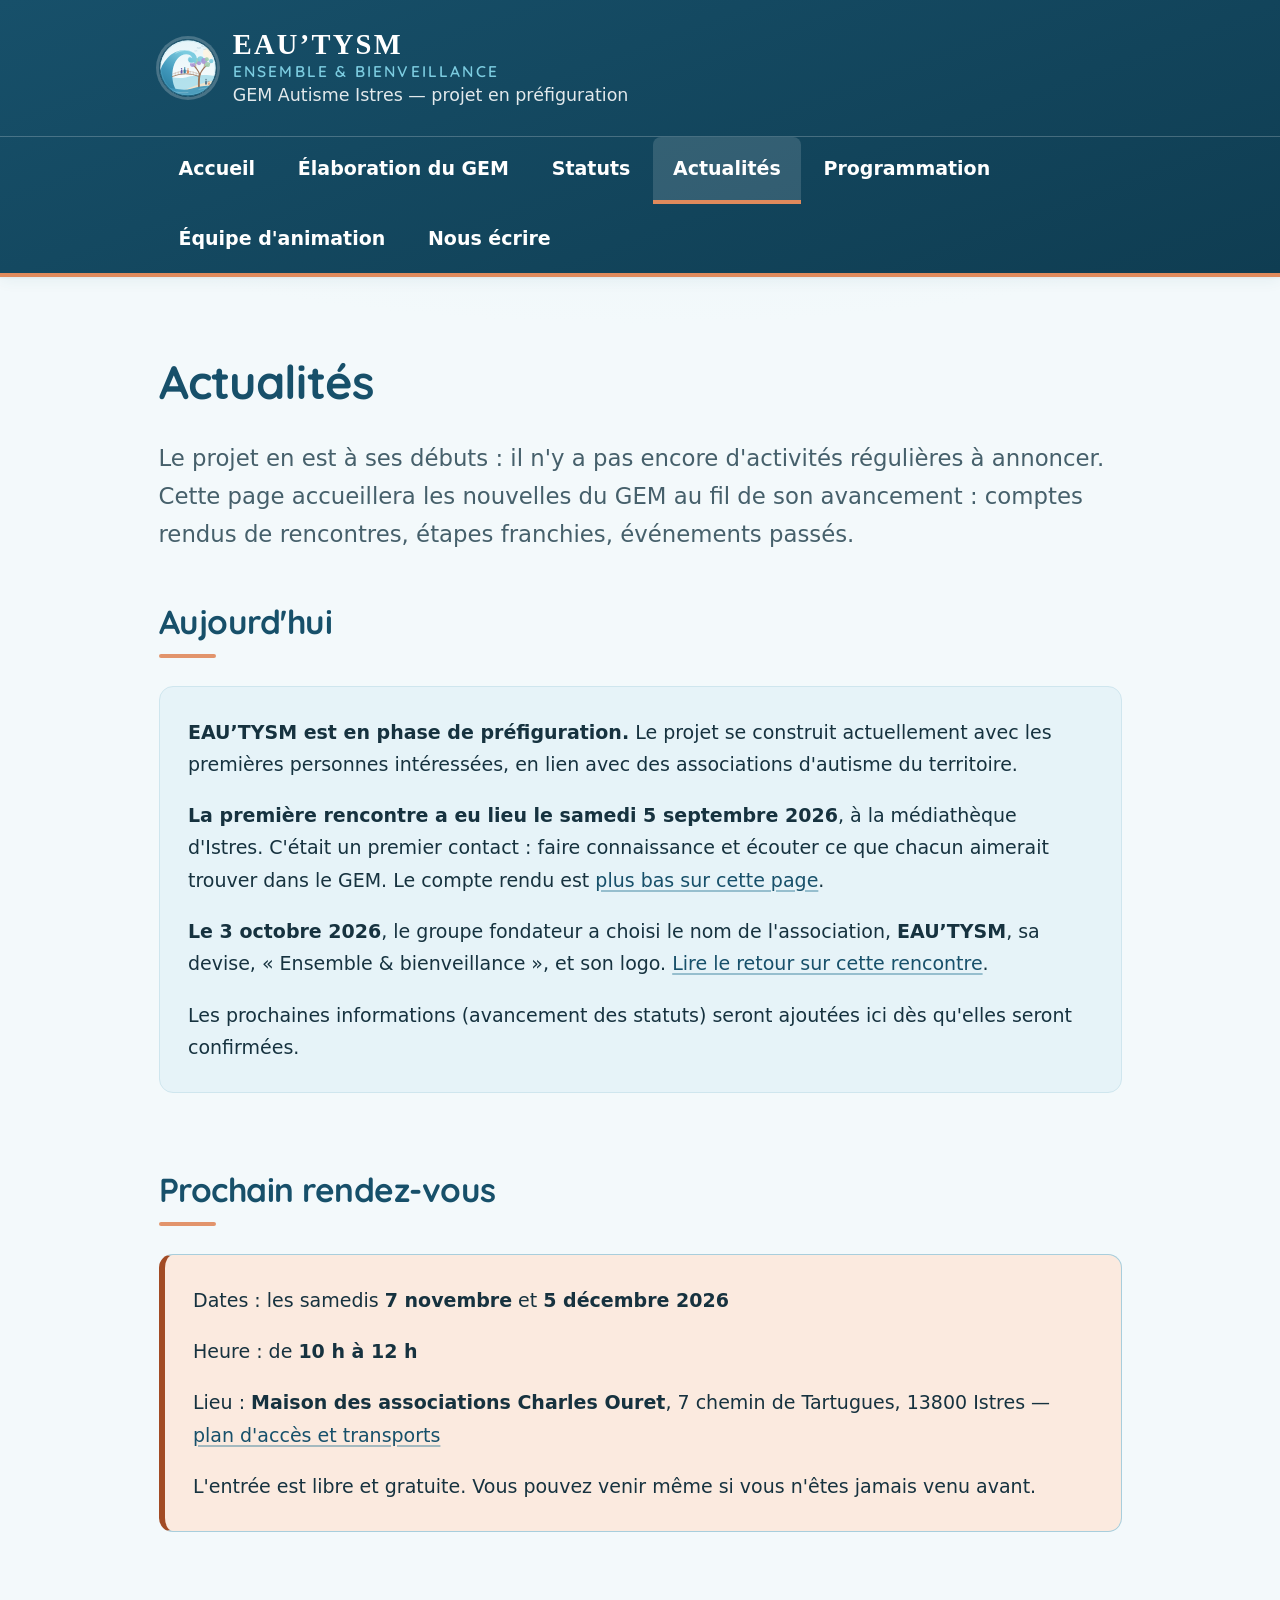
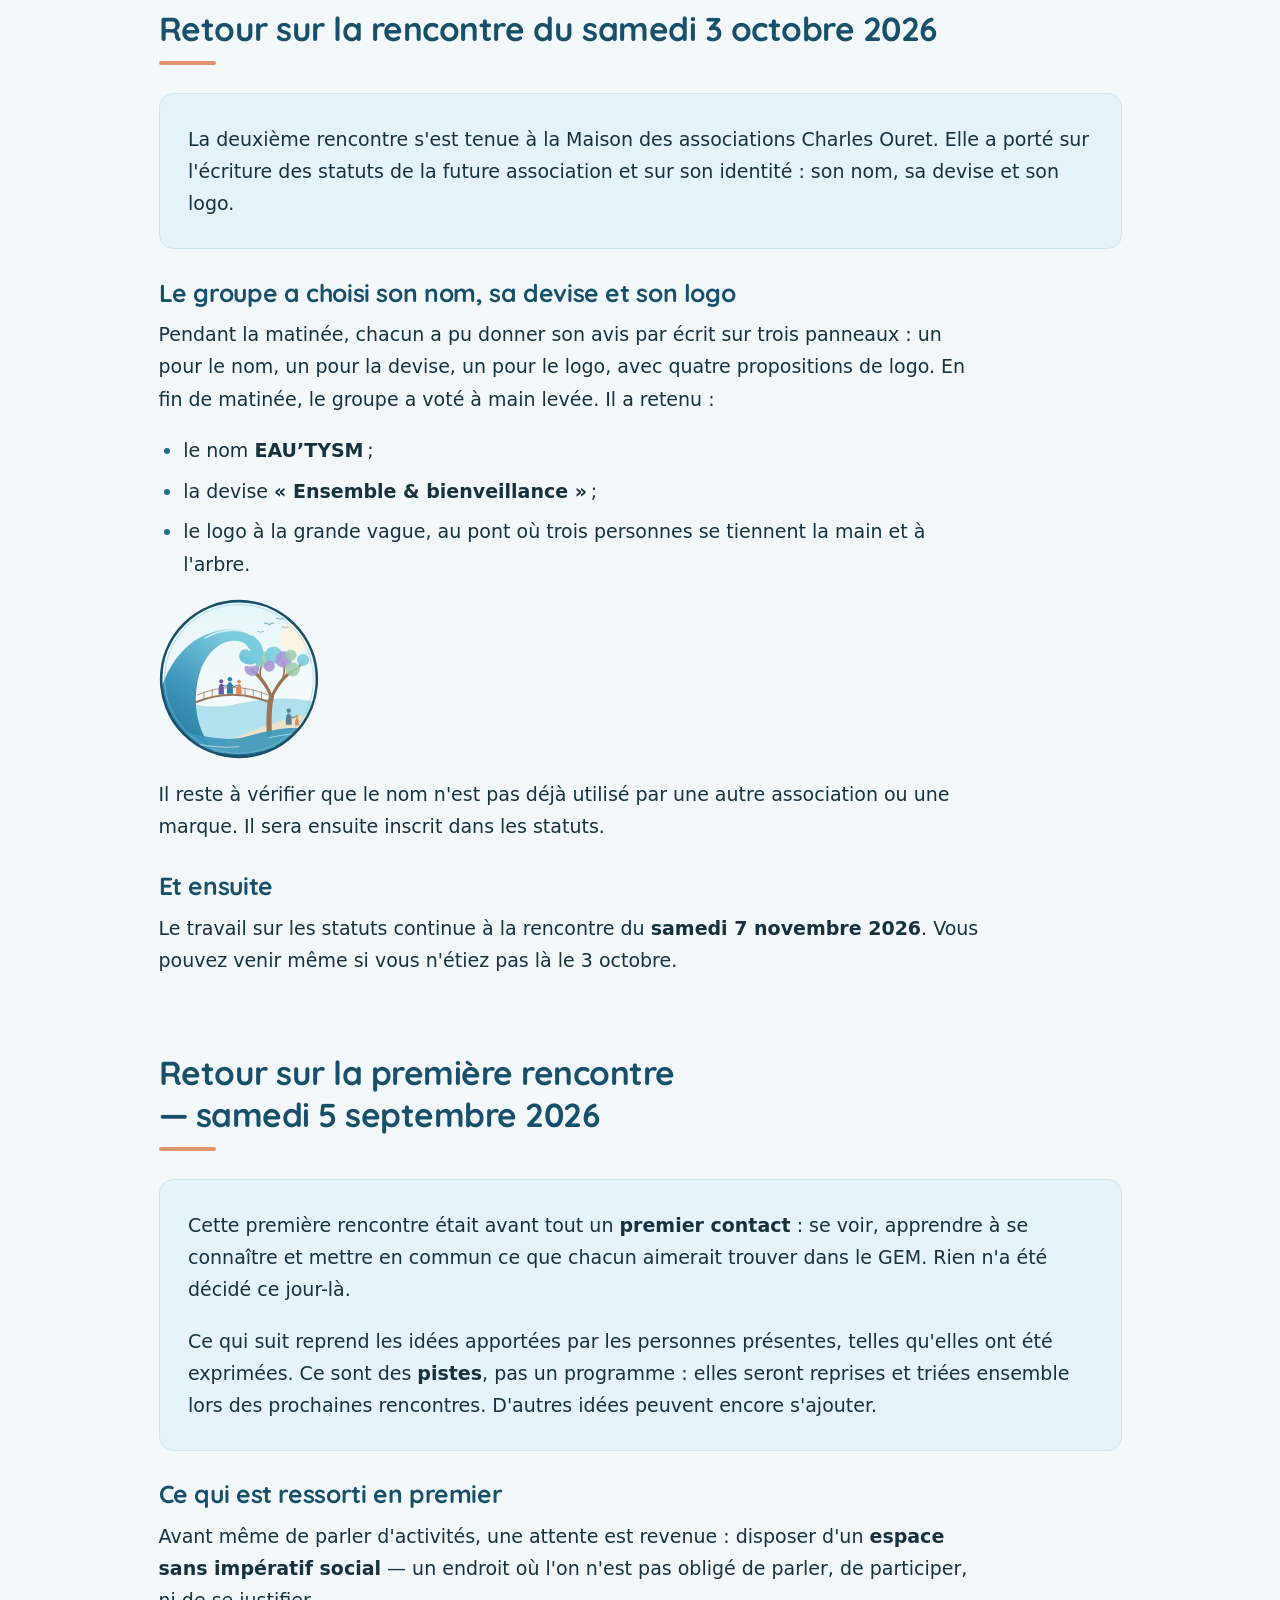
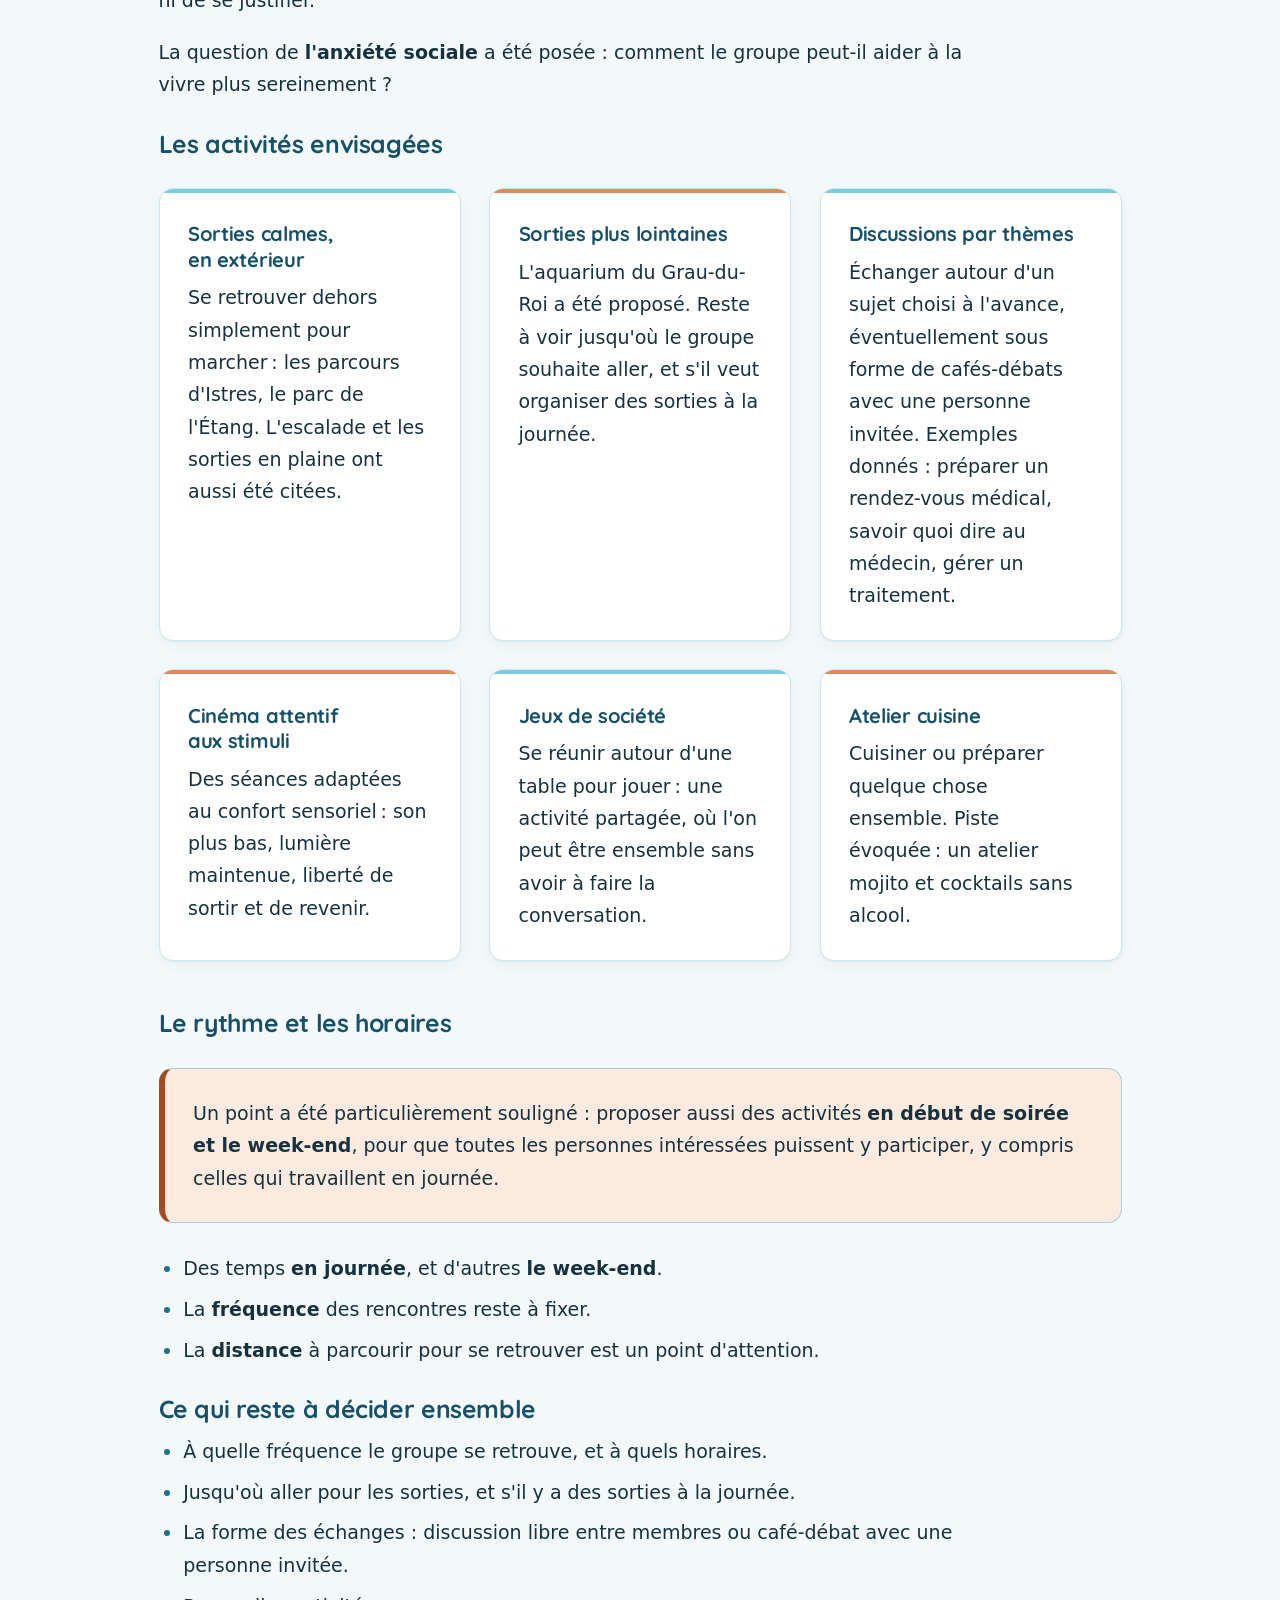
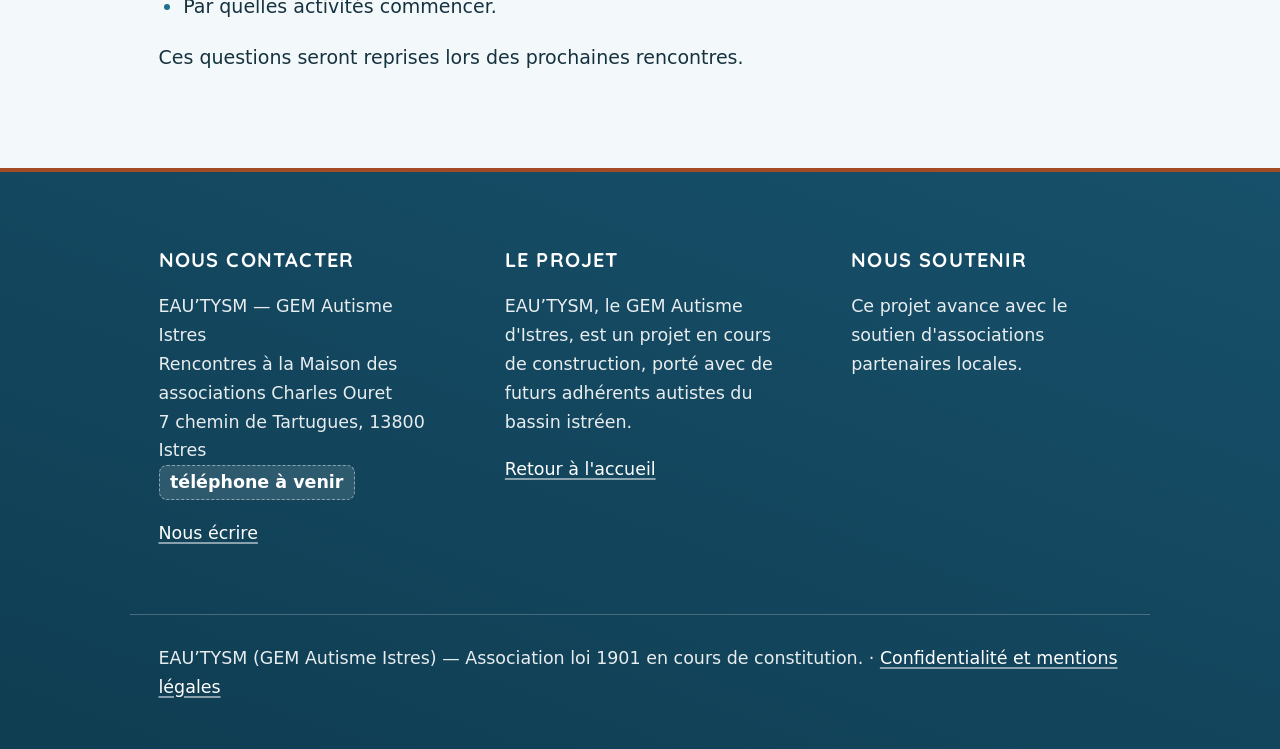
==== actualites.html @ 058ce0df "Après la rencontre du 3/10 : retour, prochaine rencontre le 7/11" ====
<!DOCTYPE html>
<html lang="fr">
<head>
  <meta charset="UTF-8">
  <meta name="viewport" content="width=device-width, initial-scale=1.0">
  <title>Actualités — EAU’TYSM · GEM Autisme Istres</title>
  <meta name="description" content="Suivez l'avancement du projet EAU’TYSM (GEM Autisme Istres) : rencontres, étapes franchies et prochains rendez-vous.">
  <link rel="icon" href="assets/img/favicon.svg" type="image/svg+xml">
  <meta name="theme-color" content="#10475c">
  <link rel="stylesheet" href="css/style.css">
</head>
<body>
  <a class="lien-evitement" href="#contenu-principal">Aller au contenu principal</a>

  <header class="entete">
    <div class="conteneur entete-barre">
      <a class="entete-identite" href="index.html">
        <img class="entete-logo" src="assets/img/logo-eautysm-ensemble.svg" alt="" width="58" height="58">
        <span>
          <span class="entete-nom">EAU’TYSM</span>
          <span class="entete-descriptif">Ensemble &amp; bienveillance</span>
          <span class="entete-soustitre">GEM Autisme Istres — projet en préfiguration</span>
        </span>
      </a>
      <button class="bouton-menu" type="button" aria-expanded="false" aria-controls="menu-principal">
        <span aria-hidden="true">☰</span> Menu
      </button>
    </div>
    <nav class="navigation" aria-label="Navigation principale">
      <div class="conteneur">
        <ul class="navigation-liste" id="menu-principal">
          <li><a href="index.html">Accueil</a></li>
          <li><a href="premiere-rencontre.html">Élaboration du GEM</a></li>
          <li><a href="statuts.html">Statuts</a></li>
          <li><a href="actualites.html" aria-current="page">Actualités</a></li>
          <li><a href="programmation.html">Programmation</a></li>
          <li><a href="equipe.html">Équipe d'animation</a></li>
          <li><a href="contact.html">Nous écrire</a></li>
        </ul>
      </div>
    </nav>
  </header>

  <main id="contenu-principal">
    <div class="conteneur">
      <h1>Actualités</h1>
      <p class="intro">
        Le projet en est à ses débuts : il n'y a pas encore d'activités régulières à annoncer. Cette page
        accueillera les nouvelles du GEM au fil de son avancement : comptes rendus de rencontres, étapes
        franchies, événements passés.
      </p>

      <section aria-labelledby="statut-actuel">
        <h2 id="statut-actuel">Aujourd'hui</h2>
        <div class="encadre">
          <p>
            <strong>EAU’TYSM est en phase de préfiguration.</strong> Le projet se construit
            actuellement avec les premières personnes intéressées, en lien avec des associations d'autisme
            du territoire.
          </p>
          <p>
            <strong>La première rencontre a eu lieu le samedi 5 septembre 2026</strong>, à la médiathèque
            d'Istres. C'était un premier contact : faire connaissance et écouter ce que
            chacun aimerait trouver dans le GEM. Le compte rendu est
            <a href="#rencontre-2026-09-05">plus bas sur cette page</a>.
          </p>
          <p>
            <strong>Le 3 octobre 2026</strong>, le groupe fondateur a choisi le nom de l'association,
            <strong>EAU’TYSM</strong>, sa devise, « Ensemble &amp; bienveillance », et son logo.
            <a href="#rencontre-2026-10-03">Lire le retour sur cette rencontre</a>.
          </p>
          <p>
            Les prochaines informations (avancement des statuts) seront ajoutées ici dès qu'elles
            seront confirmées.
          </p>
        </div>
      </section>

      <section aria-labelledby="prochain-rdv">
        <h2 id="prochain-rdv">Prochain rendez-vous</h2>
        <div class="encadre encadre-accent">
          <p>Dates : les samedis <strong>7 novembre</strong> et
          <strong>5 décembre 2026</strong></p>
          <p>Heure : de <strong>10 h à 12 h</strong></p>
          <p>Lieu : <strong>Maison des associations Charles Ouret</strong>, 7 chemin de Tartugues,
          13800 Istres — <a href="premiere-rencontre.html#plan-acces">plan d'accès et transports</a></p>
          <p>L'entrée est libre et gratuite. Vous pouvez venir même si vous n'êtes jamais venu avant.</p>
        </div>
      </section>

      <section aria-labelledby="rencontre-2026-10-03">
        <h2 id="rencontre-2026-10-03">Retour sur la rencontre du samedi 3 octobre 2026</h2>
        <div class="encadre">
          <p>
            La deuxième rencontre s'est tenue à la Maison des associations Charles Ouret. Elle a porté
            sur l'écriture des statuts de la future association et sur son identité : son nom, sa devise
            et son logo.
          </p>
        </div>

        <h3>Le groupe a choisi son nom, sa devise et son logo</h3>
        <p>
          Pendant la matinée, chacun a pu donner son avis par écrit sur trois panneaux : un pour le nom,
          un pour la devise, un pour le logo, avec quatre propositions de logo. En fin de matinée, le groupe
          a voté à main levée. Il a retenu :
        </p>
        <ul>
          <li>le nom <strong>EAU’TYSM</strong>&#8239;;</li>
          <li>la devise <strong>« Ensemble &amp; bienveillance »</strong>&#8239;;</li>
          <li>le logo à la grande vague, au pont où trois personnes se tiennent la main et à l'arbre.</li>
        </ul>
        <p>
          <img src="assets/img/logo-eautysm-ensemble.svg" width="160" height="160" loading="lazy"
               alt="Le logo d’EAU’TYSM : une grande vague qui s’enroule au-dessus d’un pont où trois personnes se tiennent la main, un arbre aux feuillages de couleurs, un adulte et un enfant sur la plage, dans un cercle bleu.">
        </p>
        <p>
          Il reste à vérifier que le nom n'est pas déjà utilisé par une autre association ou une marque.
          Il sera ensuite inscrit dans les statuts.
        </p>

        <h3>Et ensuite</h3>
        <p>
          Le travail sur les statuts continue à la rencontre du <strong>samedi 7 novembre 2026</strong>.
          Vous pouvez venir même si vous n'étiez pas là le 3 octobre.
        </p>
      </section>

      <section aria-labelledby="rencontre-2026-09-05">
        <h2 id="rencontre-2026-09-05">Retour sur la première rencontre — samedi 5 septembre 2026</h2>

        <div class="encadre">
          <p>
            Cette première rencontre était avant tout un <strong>premier contact</strong> : se voir,
            apprendre à se connaître et mettre en commun ce que chacun aimerait trouver dans le GEM.
            Rien n'a été décidé ce jour-là.
          </p>
          <p>
            Ce qui suit reprend les idées apportées par les personnes présentes, telles qu'elles ont
            été exprimées. Ce sont des <strong>pistes</strong>, pas un programme : elles seront reprises
            et triées ensemble lors des prochaines rencontres. D'autres idées peuvent encore s'ajouter.
          </p>
        </div>

        <h3>Ce qui est ressorti en premier</h3>
        <p>
          Avant même de parler d'activités, une attente est revenue : disposer d'un
          <strong>espace sans impératif social</strong> — un endroit où l'on n'est pas obligé de parler,
          de participer, ni de se justifier.
        </p>
        <p>
          La question de <strong>l'anxiété sociale</strong> a été posée : comment le groupe peut-il aider
          à la vivre plus sereinement ?
        </p>

        <h3>Les activités envisagées</h3>
        <div class="grille-cartes">
          <div class="carte">
            <h4>Sorties calmes, en extérieur</h4>
            <p>
              Se retrouver dehors simplement pour marcher : les parcours d'Istres, le parc de l'Étang.
              L'escalade et les sorties en plaine ont aussi été citées.
            </p>
          </div>
          <div class="carte">
            <h4>Sorties plus lointaines</h4>
            <p>
              L'aquarium du Grau-du-Roi a été proposé. Reste à voir jusqu'où le groupe souhaite aller,
              et s'il veut organiser des sorties à la journée.
            </p>
          </div>
          <div class="carte">
            <h4>Discussions par thèmes</h4>
            <p>
              Échanger autour d'un sujet choisi à l'avance, éventuellement sous forme de cafés-débats
              avec une personne invitée. Exemples donnés : préparer un rendez-vous médical, savoir quoi
              dire au médecin, gérer un traitement.
            </p>
          </div>
          <div class="carte">
            <h4>Cinéma attentif aux stimuli</h4>
            <p>
              Des séances adaptées au confort sensoriel : son plus bas, lumière maintenue, liberté de
              sortir et de revenir.
            </p>
          </div>
          <div class="carte">
            <h4>Jeux de société</h4>
            <p>
              Se réunir autour d'une table pour jouer : une activité partagée, où l'on peut être
              ensemble sans avoir à faire la conversation.
            </p>
          </div>
          <div class="carte">
            <h4>Atelier cuisine</h4>
            <p>
              Cuisiner ou préparer quelque chose ensemble. Piste évoquée : un atelier mojito et
              cocktails sans alcool.
            </p>
          </div>
        </div>

        <h3>Le rythme et les horaires</h3>
        <div class="encadre encadre-accent">
          <p>
            Un point a été particulièrement souligné : proposer aussi des activités
            <strong>en début de soirée et le week-end</strong>, pour que toutes les personnes
            intéressées puissent y participer, y compris celles qui travaillent en journée.
          </p>
        </div>
        <ul>
          <li>Des temps <strong>en journée</strong>, et d'autres <strong>le week-end</strong>.</li>
          <li>La <strong>fréquence</strong> des rencontres reste à fixer.</li>
          <li>La <strong>distance</strong> à parcourir pour se retrouver est un point d'attention.</li>
        </ul>

        <h3>Ce qui reste à décider ensemble</h3>
        <ul>
          <li>À quelle fréquence le groupe se retrouve, et à quels horaires.</li>
          <li>Jusqu'où aller pour les sorties, et s'il y a des sorties à la journée.</li>
          <li>La forme des échanges : discussion libre entre membres ou café-débat avec une personne invitée.</li>
          <li>Par quelles activités commencer.</li>
        </ul>

        <p>
          Ces questions seront reprises lors des prochaines rencontres.
        </p>
      </section>

    </div>
  </main>

  <footer class="pied">
    <div class="conteneur pied-grille">
      <div>
        <h2>Nous contacter</h2>
        <p>EAU’TYSM — GEM Autisme Istres<br>
        Rencontres à la Maison des associations Charles Ouret<br>
        7 chemin de Tartugues, 13800 Istres<br>
        <span class="a-completer">téléphone à venir</span></p>
        <p><a href="contact.html">Nous écrire</a></p>
      </div>
      <div>
        <h2>Le projet</h2>
        <p>EAU’TYSM, le GEM Autisme d'Istres, est un projet en cours de construction, porté avec de futurs adhérents autistes du bassin istréen.</p>
        <p><a href="index.html">Retour à l'accueil</a></p>
      </div>
      <div>
        <h2>Nous soutenir</h2>
        <p>Ce projet avance avec le soutien d'associations partenaires locales.</p>
      </div>
    </div>
    <div class="conteneur pied-mentions">
      <p>EAU’TYSM (GEM Autisme Istres) — Association loi 1901 en cours de constitution. · <a href="confidentialite.html">Confidentialité et mentions légales</a></p>
    </div>
  </footer>

  <script src="js/main.js"></script>
  <script src="js/animations.js"></script>
</body>
</html>
---- css/style.css ----
/* ==========================================================================
   GEM Autisme Istres — feuille de styles commune
   Sommaire :
   1. Variables (couleurs, espacements, typographie)
   2. Réinitialisation légère et bases
   3. Typographie
   4. Mise en page générale (layout)
   5. En-tête et navigation
   6. Pied de page
   7. Composants (cartes, boutons, encadrés, tableaux)
   8. Formulaire de contact
   9. Pages spécifiques
  10. Responsive (mobile-first : 600px, 900px)
  11. Accessibilité (focus, reduced-motion) et impression
  12. Micro-animations (apparition douce au défilement)

   Principes : confort sensoriel avant tout (contrastes doux mais conformes
   AA, mouvements très discrets, rien de clignotant), aucune dépendance
   externe (pas de CDN, pas de police distante — Quicksand est hébergée
   dans le site —, pas de framework). Les seules
   animations d'entrée du site sont de très légers fondus au défilement
   (section 12), ajoutés en amélioration progressive et désactivés dès que
   la personne a demandé de réduire les animations.
   ========================================================================== */

/* 1. Variables
   -------------------------------------------------------------------- */
/* Quicksand (police du logo), fichier local, graisses 300 à 700 */
@font-face {
  font-family: "Quicksand";
  src: url("../assets/fonts/quicksand-latin-variable.woff2") format("woff2");
  font-weight: 300 700;
  font-style: normal;
  font-display: swap;
}

:root {
  /* Couleurs — charte EAU’TYSM « Ensemble & bienveillance », reprise du logo
     choisi par le groupe fondateur le 3 octobre 2026 (proposition D) :
     anneau bleu de mer #17506a, vague #1f6f8f / #3f97bb / #7ccce0, ciel
     #e3f4f9, sable #efe2cc, feuillages lilas #a995d6 et vert d'eau #9fcfae,
     personnages violet #6a58a8 et orange #e08a5c. Les teintes claires servent
     telles quelles en décoration ; pour le texte et les fonds colorés, des
     versions assombries garantissent AA (l'orange du logo ne monte qu'à
     2,6:1 sur fond clair : il ne porte jamais de texte).
     Contrastes vérifiés AA, voir CLAUDE.md § 5. */
  --couleur-fond: #f3f9fb;
  --couleur-fond-alt: #e6f3f8;
  --couleur-fond-creme: #ffffff;
  --couleur-texte: #16323f;
  --couleur-texte-doux: #46606b;
  --couleur-primaire: #1f6f8f;
  --couleur-primaire-fonce: #17506a;
  --couleur-primaire-profond: #0f3d52;
  --couleur-primaire-clair: #7ccce0;
  --couleur-accent: #a24b24;
  --couleur-accent-clair: #e08a5c;
  --couleur-accent-fond: #fbeadf;
  --couleur-primaire-fond: #e6f3f8;
  --couleur-bordure: #cfe6ee;
  --couleur-bordure-forte: #a8cedc;
  --couleur-blanc: #ffffff;
  --couleur-lien-visite: #17506a;

  /* Couleurs brutes du logo — aplats décoratifs uniquement, jamais de texte
     (sauf l'azur, lisible sur les fonds bleus profonds de l'en-tête) */
  --couleur-azur: #7ccce0;
  --couleur-azur-pale: #a8dce9;
  --couleur-mer: #3f97bb;
  --couleur-sable: #efe2cc;
  --couleur-lilas: #a995d6;
  --couleur-violet: #6a58a8;
  --couleur-vert: #9fcfae;
  --couleur-vert-fonce: #6fae84;
  --couleur-orange: #e08a5c;

  /* Typographie — texte courant en pile système ; titres et nom en
     Quicksand, la police du logo, hébergée dans le site (assets/fonts,
     licence OFL) : aucune ressource externe n'est appelée. */
  --police-base: ui-sans-serif, system-ui, -apple-system, "Segoe UI", Roboto,
    "Helvetica Neue", Arial, sans-serif;
  --police-titre: "Quicksand", var(--police-base);
  /* Marque EAU’TYSM : le nom est en capitales à empattements sur le logo ;
     on reprend une pile serif système (aucune police distante). La devise
     reste en Quicksand, comme sur le logo. */
  --police-marque: "Iowan Old Style", "Palatino Linotype", Palatino,
    "Book Antiqua", Georgia, "Times New Roman", serif;
  --police-devise: "Quicksand", var(--police-base);
  --taille-base: 18px;
  --hauteur-ligne: 1.7;
  --mesure-lecture: 68ch;

  /* Échelle typographique fluide */
  --texte-xs: 0.82rem;
  --texte-sm: 0.92rem;
  --texte-md: 1rem;
  --texte-lg: clamp(1.05rem, 0.98rem + 0.35vw, 1.2rem);
  --titre-h3: clamp(1.15rem, 1.08rem + 0.35vw, 1.3rem);
  --titre-h2: clamp(1.4rem, 1.25rem + 0.75vw, 1.75rem);
  --titre-h1: clamp(1.75rem, 1.45rem + 1.5vw, 2.5rem);

  /* Espacements */
  --espace-xs: 0.5rem;
  --espace-sm: 1rem;
  --espace-md: 1.5rem;
  --espace-lg: 2.5rem;
  --espace-xl: 4rem;

  /* Mise en page */
  --largeur-contenu: 1020px;
  --rayon-bordure: 14px;
  --rayon-petit: 8px;

  /* Ombres douces et transitions (discrètes, pensées pour un public sensible) */
  --ombre-douce: 0 1px 2px rgba(23, 80, 106, 0.05), 0 4px 14px rgba(23, 80, 106, 0.06);
  --ombre-moyenne: 0 2px 6px rgba(23, 80, 106, 0.07), 0 10px 26px rgba(23, 80, 106, 0.09);
  --transition-douce: 0.18s ease;
}

/* 2. Réinitialisation légère et bases
   -------------------------------------------------------------------- */
*,
*::before,
*::after {
  box-sizing: border-box;
}

html {
  font-size: var(--taille-base);
  scroll-behavior: smooth;
  -webkit-text-size-adjust: 100%;
}

body {
  margin: 0;
  min-height: 100vh;
  display: flex;
  flex-direction: column;
  font-family: var(--police-base);
  color: var(--couleur-texte);
  background-color: var(--couleur-fond);
  line-height: var(--hauteur-ligne);
  text-align: left;
  /* Léger halo lumineux en haut de page : rend le fond crème moins plat
     sans introduire de contraste fort. */
  background-image: radial-gradient(
    120% 60% at 50% 0%,
    rgba(230, 243, 248, 0.9) 0%,
    rgba(243, 249, 251, 0) 60%
  );
  background-repeat: no-repeat;
  background-attachment: fixed;
  -webkit-font-smoothing: antialiased;
  text-rendering: optimizeLegibility;
}

img {
  max-width: 100%;
  height: auto;
  display: block;
}

/* 3. Typographie
   -------------------------------------------------------------------- */
h1,
h2,
h3,
h4 {
  font-family: var(--police-titre);
  color: var(--couleur-primaire-fonce);
  line-height: 1.25;
  text-wrap: balance;
  letter-spacing: -0.015em;
}

h1 {
  font-size: var(--titre-h1);
  font-weight: 800;
  margin: 0 0 var(--espace-md);
}

h2 {
  font-size: var(--titre-h2);
  font-weight: 700;
  margin: var(--espace-xl) 0 var(--espace-sm);
}

/* Petit trait d'accent sous les titres de section : repère visuel calme,
   qui aide à segmenter la page sans multiplier les couleurs. */
main section > h2::after {
  content: "";
  display: block;
  width: 3rem;
  height: 4px;
  margin-top: 0.6rem;
  border-radius: 999px;
  background-color: var(--couleur-accent-clair);
  opacity: 0.9;
}

main section:first-of-type > h2 {
  margin-top: var(--espace-lg);
}

h3 {
  font-size: var(--titre-h3);
  font-weight: 700;
  margin: var(--espace-md) 0 var(--espace-xs);
}

/* Titre de quatrième niveau : utilisé à l'intérieur des cartes, un cran
   sous le h3 pour ne pas concurrencer les titres de section. */
h4 {
  font-size: 1.06rem;
  font-weight: 700;
  margin: var(--espace-sm) 0 var(--espace-xs);
}

p,
ul,
ol {
  margin: 0 0 var(--espace-sm);
}

ul,
ol {
  padding-left: 1.3rem;
}

li {
  margin-bottom: 0.45rem;
}

li::marker {
  color: var(--couleur-primaire);
}

/* Confort de lecture : les paragraphes de premier niveau ne dépassent pas
   une longueur de ligne confortable, même sur grand écran. */
main .conteneur > section > p,
main .conteneur > section > ul,
main .conteneur > section > ol,
main .conteneur > p,
main .conteneur > ul {
  max-width: var(--mesure-lecture);
}

a {
  color: var(--couleur-lien-visite);
  text-decoration-thickness: 2px;
  text-underline-offset: 3px;
  text-decoration-color: rgba(31, 111, 143, 0.4);
  transition: color var(--transition-douce), text-decoration-color var(--transition-douce);
}

a:hover {
  color: var(--couleur-primaire-fonce);
  text-decoration-color: currentColor;
}

strong {
  color: var(--couleur-texte);
  font-weight: 700;
}

::selection {
  background-color: var(--couleur-accent-fond);
  color: var(--couleur-texte);
}

/* 4. Mise en page générale
   -------------------------------------------------------------------- */
.conteneur {
  width: 100%;
  max-width: var(--largeur-contenu);
  margin: 0 auto;
  padding: 0 var(--espace-md);
}

main {
  flex: 1 0 auto;
  padding: var(--espace-lg) 0 var(--espace-xl);
}

.lien-evitement {
  position: absolute;
  left: -999px;
  top: auto;
  background: var(--couleur-primaire-fonce);
  color: var(--couleur-blanc);
  padding: var(--espace-xs) var(--espace-sm);
  z-index: 100;
  border-radius: var(--rayon-petit);
  box-shadow: var(--ombre-moyenne);
}

.lien-evitement:focus {
  left: var(--espace-sm);
  top: var(--espace-sm);
}

/* 5. En-tête et navigation
   -------------------------------------------------------------------- */
.entete {
  background-color: var(--couleur-primaire-fonce);
  background-image: linear-gradient(
    160deg,
    var(--couleur-primaire-fonce) 0%,
    var(--couleur-primaire-profond) 100%
  );
  color: var(--couleur-blanc);
  border-bottom: 4px solid var(--couleur-orange);
  box-shadow: var(--ombre-douce);
}

.entete-barre {
  display: flex;
  align-items: center;
  justify-content: space-between;
  flex-wrap: wrap;
  /* Padding horizontal repris de .conteneur : sans lui, le logo et le bouton
     Menu collent au bord de l'écran sur mobile. */
  padding: var(--espace-md);
  gap: var(--espace-sm);
}

.entete-identite {
  display: flex;
  align-items: center;
  gap: 0.85rem;
  text-decoration: none;
  color: var(--couleur-blanc);
  border-radius: var(--rayon-petit);
}

.entete-identite:hover {
  color: var(--couleur-blanc);
}

.entete-logo {
  width: 58px;
  height: 58px;
  flex-shrink: 0;
  display: block;
  border-radius: 50%;
  /* Halo clair : détache le logo du dégradé bleu de l'en-tête */
  box-shadow: 0 0 0 3px rgba(255, 255, 255, 0.22);
}

/* Nom de l'association : capitales à empattements, comme sur le logo */
.entete-nom {
  display: block;
  font-family: var(--police-marque);
  font-size: 1.5rem;
  font-weight: 600;
  line-height: 1.1;
  letter-spacing: 0.08em;
}

.entete-descriptif {
  display: block;
  font-family: var(--police-devise);
  font-size: var(--texte-xs);
  font-weight: 600;
  line-height: 1.5;
  letter-spacing: 0.14em;
  text-transform: uppercase;
  color: var(--couleur-azur);
}

.entete-soustitre {
  display: block;
  font-size: var(--texte-sm);
  font-weight: 400;
  line-height: 1.4;
  color: rgba(255, 255, 255, 0.88);
}

.bouton-menu {
  display: inline-flex;
  align-items: center;
  gap: 0.45rem;
  background: rgba(255, 255, 255, 0.08);
  border: 2px solid rgba(255, 255, 255, 0.7);
  color: var(--couleur-blanc);
  padding: 0.5rem 0.9rem;
  border-radius: 999px;
  font-family: inherit;
  font-size: var(--texte-md);
  font-weight: 600;
  cursor: pointer;
  transition: background-color var(--transition-douce);
}

.bouton-menu:hover {
  background: rgba(255, 255, 255, 0.18);
}

.navigation {
  border-top: 1px solid rgba(255, 255, 255, 0.22);
}

.navigation-liste {
  list-style: none;
  margin: 0;
  padding: 0;
  display: none;
  flex-direction: column;
}

.navigation-liste li {
  margin-bottom: 0;
}

.navigation-liste.ouverte {
  display: flex;
  padding-bottom: var(--espace-xs);
}

.navigation-liste a {
  display: block;
  color: var(--couleur-blanc);
  text-decoration: none;
  font-weight: 600;
  padding: 0.7rem var(--espace-sm);
  border-left: 4px solid transparent;
  transition: background-color var(--transition-douce), border-color var(--transition-douce);
}

.navigation-liste a:hover,
.navigation-liste a:focus {
  background-color: rgba(255, 255, 255, 0.14);
  color: var(--couleur-blanc);
}

.navigation-liste a[aria-current="page"] {
  border-left-color: var(--couleur-accent-clair);
  font-weight: 700;
  background-color: rgba(255, 255, 255, 0.12);
}

/* 6. Pied de page
   -------------------------------------------------------------------- */
.pied {
  flex-shrink: 0;
  background-color: var(--couleur-primaire-fonce);
  background-image: linear-gradient(
    200deg,
    var(--couleur-primaire-fonce) 0%,
    var(--couleur-primaire-profond) 100%
  );
  color: var(--couleur-blanc);
  border-top: 4px solid var(--couleur-accent);
  padding: var(--espace-xl) 0 var(--espace-lg);
}

.pied a {
  color: var(--couleur-blanc);
  text-decoration-color: rgba(255, 255, 255, 0.5);
}

.pied a:hover {
  color: var(--couleur-blanc);
  text-decoration-color: currentColor;
}

.pied-grille {
  display: grid;
  gap: var(--espace-lg);
  grid-template-columns: 1fr;
}

.pied h2 {
  color: var(--couleur-blanc);
  font-size: 1.05rem;
  text-transform: uppercase;
  letter-spacing: 0.06em;
  margin: 0 0 var(--espace-sm);
}

.pied h2::after {
  content: none;
}

.pied p {
  color: rgba(255, 255, 255, 0.9);
  font-size: var(--texte-sm);
  line-height: 1.65;
}

.pied .a-completer {
  background-color: rgba(255, 255, 255, 0.12);
  border-color: rgba(255, 255, 255, 0.45);
  color: var(--couleur-blanc);
}

.pied-mentions {
  margin-top: var(--espace-lg);
  padding-top: var(--espace-md);
  border-top: 1px solid rgba(255, 255, 255, 0.22);
  font-size: var(--texte-sm);
  color: rgba(255, 255, 255, 0.85);
}

.pied-mentions p {
  margin: 0;
}

/* 7. Composants
   -------------------------------------------------------------------- */
.encadre {
  background-color: var(--couleur-fond-alt);
  border: 1px solid var(--couleur-bordure);
  border-radius: var(--rayon-bordure);
  padding: var(--espace-md);
  margin: var(--espace-md) 0;
}

.encadre > :last-child {
  margin-bottom: 0;
}

.encadre-accent {
  background-color: var(--couleur-accent-fond);
  border-color: var(--couleur-bordure-forte);
  border-left: 6px solid var(--couleur-accent);
}

.a-completer {
  display: inline-block;
  background-color: var(--couleur-accent-fond);
  color: var(--couleur-accent);
  border: 1px dashed var(--couleur-accent);
  border-radius: var(--rayon-petit);
  padding: 0.1rem 0.55rem;
  font-size: var(--texte-sm);
  font-weight: 600;
  /* Pas de `nowrap` : cette pastille sert aussi à des phrases entières, qui
     élargissaient la page bien au-delà de l'écran sur mobile. */
  overflow-wrap: break-word;
}

.grille-cartes {
  display: grid;
  gap: var(--espace-md);
  grid-template-columns: 1fr;
  margin: var(--espace-md) 0 var(--espace-lg);
}

.carte {
  position: relative;
  overflow: hidden;
  display: flex;
  flex-direction: column;
  background-color: var(--couleur-fond-creme);
  border: 1px solid var(--couleur-bordure);
  border-radius: var(--rayon-bordure);
  padding: var(--espace-md);
  box-shadow: var(--ombre-douce);
  transition: transform var(--transition-douce), box-shadow var(--transition-douce),
    border-color var(--transition-douce);
}

/* Filet de couleur en haut de carte : donne du rythme à la grille sans
   ajouter d'aplat coloré agressif. */
.carte::before {
  content: "";
  position: absolute;
  inset: 0 0 auto 0;
  height: 4px;
  background-color: var(--couleur-primaire-clair);
}

.carte:nth-child(even)::before {
  background-color: var(--couleur-accent-clair);
}

.carte:hover {
  transform: translateY(-3px);
  box-shadow: var(--ombre-moyenne);
  border-color: var(--couleur-bordure-forte);
}

.carte h3,
.carte h4 {
  margin-top: 0.2rem;
}

.carte > :last-child {
  margin-bottom: 0;
}

.bouton {
  display: inline-flex;
  align-items: center;
  justify-content: center;
  gap: 0.4rem;
  background-color: var(--couleur-primaire);
  color: var(--couleur-blanc);
  padding: 0.75rem 1.4rem;
  border-radius: 999px;
  text-decoration: none;
  font-weight: 700;
  line-height: 1.3;
  border: 2px solid var(--couleur-primaire);
  box-shadow: var(--ombre-douce);
  transition: background-color var(--transition-douce), border-color var(--transition-douce),
    transform var(--transition-douce), box-shadow var(--transition-douce);
}

.bouton:hover,
.bouton:focus {
  background-color: var(--couleur-primaire-fonce);
  border-color: var(--couleur-primaire-fonce);
  color: var(--couleur-blanc);
  transform: translateY(-2px);
  box-shadow: var(--ombre-moyenne);
  text-decoration-color: transparent;
}

.bouton-secondaire {
  background-color: transparent;
  color: var(--couleur-primaire);
  box-shadow: none;
}

.bouton-secondaire:hover,
.bouton-secondaire:focus {
  background-color: var(--couleur-primaire);
  color: var(--couleur-blanc);
}

/* Mention « nouvel onglet » : lisible par les lecteurs d'écran et visible,
   mais volontairement discrète dans le bouton. */
.lien-externe-info {
  font-weight: 400;
  font-size: var(--texte-sm);
  opacity: 0.85;
}

/* Groupe de boutons d'action (plan d'accès, etc.) : alignés, espacés, responsive. */
.groupe-boutons {
  display: flex;
  flex-wrap: wrap;
  gap: var(--espace-sm);
  margin: var(--espace-md) 0;
}

/* Conteneur pour les tableaux trop larges pour un écran de téléphone : le
   tableau défile horizontalement à l'intérieur, la page elle-même ne bouge
   pas. Rendu focusable (tabindex) pour rester utilisable au clavier. */
.tableau-defilant {
  overflow-x: auto;
  -webkit-overflow-scrolling: touch;
  margin: var(--espace-md) 0;
  container-type: inline-size;
}

/* La légende suit la largeur visible du cadre, et non celle du tableau :
   sans cela, son texte est tronqué à droite sur mobile. */
.tableau-defilant caption {
  position: sticky;
  left: 0;
  inline-size: 100cqi;
}

/* Pas de min-width : un tableau ne se comprime jamais sous sa largeur de
   contenu, le défilement ne se déclenche donc que s'il est réellement trop
   large pour l'écran. */
.tableau-defilant .tableau-simple {
  margin: 0;
}

.tableau-defilant:focus-visible {
  outline: 3px solid var(--couleur-accent);
  outline-offset: 2px;
}

.tableau-simple {
  width: 100%;
  border-collapse: separate;
  border-spacing: 0;
  margin: var(--espace-md) 0;
  background-color: var(--couleur-fond-creme);
  border: 1px solid var(--couleur-bordure);
  border-radius: var(--rayon-bordure);
  overflow: hidden;
  box-shadow: var(--ombre-douce);
}

.tableau-simple caption {
  text-align: left;
  font-weight: 700;
  color: var(--couleur-primaire-fonce);
  margin-bottom: var(--espace-xs);
}

.tableau-simple th,
.tableau-simple td {
  text-align: left;
  padding: 0.75rem 0.9rem;
  border-bottom: 1px solid var(--couleur-bordure);
  vertical-align: top;
}

.tableau-simple th {
  background-color: var(--couleur-fond-alt);
  color: var(--couleur-primaire-fonce);
}

.tableau-simple thead th {
  border-bottom: 2px solid var(--couleur-bordure-forte);
}

.tableau-simple tbody tr:last-child th,
.tableau-simple tbody tr:last-child td {
  border-bottom: none;
}

.tableau-simple tbody tr:nth-child(even) td {
  background-color: rgba(230, 243, 248, 0.45);
}

.fil-ariane {
  font-size: var(--texte-sm);
  color: var(--couleur-texte-doux);
  margin-bottom: var(--espace-md);
}

.grille-icones {
  display: grid;
  gap: var(--espace-md);
  grid-template-columns: 1fr;
  margin: var(--espace-md) 0 var(--espace-lg);
}

.carte-icone {
  display: flex;
  gap: var(--espace-sm);
  align-items: flex-start;
  background-color: var(--couleur-fond-alt);
  border: 1px solid var(--couleur-bordure);
  border-radius: var(--rayon-bordure);
  padding: var(--espace-md);
}

.carte-icone:nth-child(even) {
  background-color: var(--couleur-primaire-fond);
}

.carte-icone > div > :last-child {
  margin-bottom: 0;
}

.icone-cercle {
  flex-shrink: 0;
  width: 46px;
  height: 46px;
  border-radius: 50%;
  background-color: var(--couleur-primaire);
  display: flex;
  align-items: center;
  justify-content: center;
  font-size: 1.3rem;
  color: var(--couleur-blanc);
  box-shadow: 0 0 0 4px rgba(31, 111, 143, 0.12);
}

.icone-cercle svg {
  width: 22px;
  height: 22px;
}

.carte-icone h3 {
  margin-top: 0;
}

/* Chronologie — infographie du déroulé d'une séance */
.chronologie {
  list-style: none;
  padding-left: var(--espace-md);
  margin: var(--espace-md) 0 var(--espace-lg);
  border-left: 3px solid var(--couleur-bordure);
}

.chronologie-etape {
  position: relative;
  padding-bottom: var(--espace-lg);
}

.chronologie-etape:last-child {
  padding-bottom: 0;
}

.chronologie-etape::before {
  content: "";
  position: absolute;
  left: calc(-1 * var(--espace-md) - 9px);
  top: 0.35rem;
  width: 16px;
  height: 16px;
  border-radius: 50%;
  background-color: var(--couleur-primaire);
  border: 3px solid var(--couleur-fond);
  box-shadow: 0 0 0 2px var(--couleur-bordure-forte);
}

.chronologie-etape:nth-child(even)::before {
  background-color: var(--couleur-accent);
}

.chronologie-heure {
  display: inline-block;
  font-weight: 700;
  color: var(--couleur-primaire-fonce);
  background-color: var(--couleur-primaire-fond);
  border: 1px solid var(--couleur-bordure);
  border-radius: 999px;
  padding: 0.15rem 0.75rem;
  font-size: var(--texte-sm);
  margin-bottom: 0.35rem;
}

.chronologie-etape h3 {
  margin-top: 0.2rem;
}

/* 8. Formulaire de contact
   -------------------------------------------------------------------- */
/* Bandeau d'information (ex. formulaire pas encore actif) */
.bandeau-info {
  display: flex;
  gap: var(--espace-sm);
  align-items: flex-start;
  background-color: var(--couleur-accent-fond);
  border: 1px solid var(--couleur-bordure-forte);
  border-left: 6px solid var(--couleur-accent);
  border-radius: var(--rayon-bordure);
  padding: var(--espace-md);
  margin: 0 0 var(--espace-lg);
  box-shadow: var(--ombre-douce);
}

.bandeau-info-icone {
  flex-shrink: 0;
  font-size: 1.4rem;
  line-height: 1.2;
}

.bandeau-info p {
  margin: 0 0 0.4rem;
}

.bandeau-info p:last-child {
  margin-bottom: 0;
}

.formulaire-contact {
  background-color: var(--couleur-fond-creme);
  border: 1px solid var(--couleur-bordure);
  border-radius: var(--rayon-bordure);
  padding: var(--espace-lg) var(--espace-md);
  box-shadow: var(--ombre-douce);
  max-width: 680px;
}

.formulaire-contact fieldset {
  border: none;
  border-top: 2px solid var(--couleur-bordure);
  padding: var(--espace-md) 0 0;
  margin: 0 0 var(--espace-md);
}

.formulaire-contact fieldset:first-of-type {
  border-top: none;
  padding-top: 0;
}

.formulaire-contact legend {
  font-weight: 700;
  font-size: 1.15rem;
  color: var(--couleur-primaire-fonce);
  padding: 0;
  margin-bottom: var(--espace-xs);
}

.champ {
  margin-bottom: var(--espace-md);
}

.champ > label {
  display: block;
  font-weight: 600;
  margin-bottom: 0.35rem;
}

.champ-aide {
  display: block;
  font-size: var(--texte-sm);
  color: var(--couleur-texte-doux);
  margin-bottom: 0.4rem;
  max-width: var(--mesure-lecture);
}

.obligatoire {
  color: var(--couleur-accent);
  font-weight: 700;
}

.formulaire-contact input[type="text"],
.formulaire-contact input[type="email"],
.formulaire-contact input[type="tel"],
.formulaire-contact textarea {
  width: 100%;
  font-family: inherit;
  font-size: var(--texte-md);
  color: var(--couleur-texte);
  background-color: var(--couleur-fond);
  border: 2px solid var(--couleur-bordure-forte);
  border-radius: var(--rayon-petit);
  padding: 0.65rem 0.75rem;
  transition: border-color var(--transition-douce), box-shadow var(--transition-douce),
    background-color var(--transition-douce);
}

.formulaire-contact textarea {
  min-height: 8rem;
  resize: vertical;
}

.formulaire-contact input:focus,
.formulaire-contact textarea:focus {
  outline: none;
  border-color: var(--couleur-primaire);
  background-color: var(--couleur-blanc);
  box-shadow: 0 0 0 4px var(--couleur-primaire-fond);
}

/* Champ en erreur */
.formulaire-contact input[aria-invalid="true"],
.formulaire-contact textarea[aria-invalid="true"] {
  border-color: var(--couleur-accent);
}

.erreur-champ {
  display: block;
  color: var(--couleur-accent);
  font-size: var(--texte-sm);
  font-weight: 600;
  margin-top: 0.3rem;
}

/* Groupe de cases / boutons radio */
.groupe-choix {
  display: grid;
  gap: 0.5rem;
}

.choix {
  display: flex;
  align-items: flex-start;
  gap: 0.65rem;
  background-color: var(--couleur-fond);
  border: 1px solid var(--couleur-bordure);
  border-radius: var(--rayon-petit);
  padding: 0.65rem 0.85rem;
  cursor: pointer;
  transition: border-color var(--transition-douce), background-color var(--transition-douce);
}

.choix:hover {
  border-color: var(--couleur-primaire-clair);
  background-color: var(--couleur-primaire-fond);
}

.choix:has(input:checked) {
  border-color: var(--couleur-primaire);
  background-color: var(--couleur-primaire-fond);
}

.choix input {
  margin-top: 0.3rem;
  width: 1.1rem;
  height: 1.1rem;
  flex-shrink: 0;
  accent-color: var(--couleur-primaire);
}

.choix span {
  font-weight: 400;
}

/* Consentement */
.champ-consentement {
  display: flex;
  align-items: flex-start;
  gap: 0.65rem;
  background-color: var(--couleur-fond-alt);
  border: 1px solid var(--couleur-bordure);
  border-radius: var(--rayon-petit);
  padding: var(--espace-sm);
}

.champ-consentement input {
  margin-top: 0.3rem;
  width: 1.1rem;
  height: 1.1rem;
  flex-shrink: 0;
  accent-color: var(--couleur-primaire);
}

.champ-consentement label {
  font-weight: 400;
  font-size: 0.95rem;
}

/* Honeypot anti-spam : invisible pour les humains, laissé vide */
.champ-appat {
  position: absolute;
  left: -9999px;
  width: 1px;
  height: 1px;
  overflow: hidden;
}

/* Bouton d'envoi (peut être désactivé tant que le formulaire n'est pas actif) */
.formulaire-contact button[type="submit"] {
  font-family: inherit;
  font-size: 1.05rem;
  cursor: pointer;
}

.formulaire-contact button[type="submit"]:disabled {
  background-color: var(--couleur-texte-doux);
  border-color: var(--couleur-texte-doux);
  opacity: 0.65;
  cursor: not-allowed;
  transform: none;
  box-shadow: none;
}

/* Messages de retour (succès / erreur) après envoi */
.message-retour {
  border-radius: var(--rayon-bordure);
  padding: var(--espace-md);
  margin-bottom: var(--espace-md);
  border: 1px solid;
  border-left-width: 6px;
}

.message-retour[hidden] {
  display: none;
}

.message-succes {
  background-color: #e4f3ea;
  border-color: #2f7d4f;
  color: #1c5334;
}

.message-erreur {
  background-color: #fbe4de;
  border-color: var(--couleur-accent);
  color: var(--couleur-accent);
}

/* 9. Pages spécifiques
   -------------------------------------------------------------------- */
.intro {
  font-size: var(--texte-lg);
  color: var(--couleur-texte-doux);
  line-height: 1.65;
}

.bloc-hero {
  position: relative;
  overflow: hidden;
  background-color: var(--couleur-fond-alt);
  background-image: linear-gradient(
    135deg,
    var(--couleur-primaire-fond) 0%,
    var(--couleur-fond-creme) 55%,
    var(--couleur-fond-alt) 100%
  );
  border: 1px solid var(--couleur-bordure);
  border-radius: calc(var(--rayon-bordure) + 6px);
  padding: var(--espace-lg) var(--espace-md);
  margin-bottom: var(--espace-lg);
  box-shadow: var(--ombre-douce);
}

/* Halo décoratif très doux dans l'angle : donne de la profondeur au bloc
   d'accroche sans motif chargé. */
.bloc-hero::after {
  content: "";
  position: absolute;
  right: -80px;
  top: -80px;
  width: 260px;
  height: 260px;
  border-radius: 50%;
  background: radial-gradient(circle, rgba(124, 204, 224, 0.3) 0%, rgba(124, 204, 224, 0) 70%);
  pointer-events: none;
}

.bloc-hero > * {
  position: relative;
  z-index: 1;
}

.bloc-hero h1 {
  margin-bottom: var(--espace-sm);
}

.bloc-hero > :last-child {
  margin-bottom: 0;
}

.bloc-hero-avec-illustration {
  display: flex;
  flex-direction: column-reverse;
  align-items: center;
  gap: var(--espace-lg);
}

.bloc-hero-texte {
  flex: 1;
  min-width: 0;
  position: relative;
  z-index: 1;
}

.bloc-hero-texte > :last-child {
  margin-bottom: 0;
}

.bloc-hero-illustration {
  width: 160px;
  height: auto;
  border-radius: var(--rayon-bordure);
  flex-shrink: 0;
  position: relative;
  z-index: 1;
}

/* Encart vertical de l'accueil, à la place de l'illustration :
   annonce que le programme y sera affiché. Sur mobile, il passe sous le texte. */
.bloc-hero-avec-illustration:has(.bloc-hero-programme) {
  flex-direction: column;
}

.bloc-hero-programme {
  width: 100%;
  max-width: 20rem;
  flex-shrink: 0;
  position: relative;
  z-index: 1;
  display: flex;
  flex-direction: column;
  justify-content: center;
  text-align: center;
  padding: var(--espace-md);
  background-color: var(--couleur-accent-fond);
  border: 2px dashed var(--couleur-accent);
  border-radius: var(--rayon-bordure);
}

.bloc-hero-programme p {
  margin: 0;
}

.bloc-hero-programme .bloc-hero-programme-titre {
  font-family: var(--police-titre, inherit);
  font-weight: 700;
  font-size: 1.25rem;
  color: var(--couleur-accent);
  margin-bottom: var(--espace-sm, 0.5rem);
}

/* Affiche de la prochaine rencontre, dans l'encart Programme de l'accueil */
.bloc-hero-programme-affiche {
  border-style: solid;
  gap: var(--espace-sm, 0.5rem);
}

.bloc-hero-affiche-lien {
  display: block;
  border-radius: 6px;
}

.bloc-hero-affiche-lien img {
  display: block;
  width: 100%;
  height: auto;
  border-radius: 6px;
  box-shadow: 0 2px 8px rgba(15, 61, 82, 0.18);
}

.bloc-hero-programme .bloc-hero-affiche-legende {
  font-size: 0.95rem;
  line-height: 1.4;
}

.bloc-hero-programme .bloc-hero-affiche-telecharger {
  font-size: 0.9rem;
}

.liste-etapes {
  list-style: none;
  padding-left: 0;
}

.liste-etapes li {
  padding-left: 2.3rem;
  position: relative;
  margin-bottom: var(--espace-sm);
}

.liste-etapes li::before {
  content: "";
  position: absolute;
  left: 0.35rem;
  top: 0.6rem;
  width: 12px;
  height: 12px;
  border-radius: 50%;
  background-color: var(--couleur-accent);
  box-shadow: 0 0 0 4px rgba(224, 138, 92, 0.2);
}

/* 10. Responsive — mobile-first, points de rupture 600px et 900px
   -------------------------------------------------------------------- */
@media (min-width: 600px) {
  .bloc-hero {
    padding: var(--espace-lg);
  }

  .bloc-hero-avec-illustration {
    flex-direction: row;
    align-items: center;
    justify-content: space-between;
    gap: var(--espace-xl);
  }

  .bloc-hero-illustration {
    width: 210px;
  }

  .bloc-hero-avec-illustration:has(.bloc-hero-programme) {
    flex-direction: row;
  }

  .bloc-hero-programme {
    width: 210px;
    min-height: 300px;
  }

  .bloc-hero-programme-affiche {
    width: 240px;
  }

  .grille-cartes {
    grid-template-columns: repeat(2, 1fr);
  }

  .grille-icones {
    grid-template-columns: repeat(2, 1fr);
  }

  .pied-grille {
    grid-template-columns: repeat(2, 1fr);
  }

  .formulaire-contact {
    padding: var(--espace-lg);
  }
}

@media (min-width: 900px) {
  html {
    font-size: calc(var(--taille-base) + 1px);
  }

  main {
    padding-top: var(--espace-xl);
  }

  .bouton-menu {
    display: none;
  }

  .navigation-liste {
    display: flex !important;
    flex-direction: row;
    flex-wrap: wrap;
    gap: 0.15rem;
    padding-bottom: 0;
  }

  .navigation-liste a {
    border-left: none;
    border-bottom: 4px solid transparent;
    padding: 0.8rem 1.05rem;
    border-radius: var(--rayon-petit) var(--rayon-petit) 0 0;
  }

  .navigation-liste a[aria-current="page"] {
    border-left-color: transparent;
    border-bottom-color: var(--couleur-accent-clair);
    background-color: rgba(255, 255, 255, 0.14);
  }

  .grille-cartes {
    grid-template-columns: repeat(3, 1fr);
  }

  .grille-icones {
    grid-template-columns: repeat(3, 1fr);
  }

  .pied-grille {
    grid-template-columns: repeat(3, 1fr);
    gap: var(--espace-xl);
  }
}

/* 11. Accessibilité et impression
   -------------------------------------------------------------------- */
a:focus-visible,
button:focus-visible,
input:focus-visible,
textarea:focus-visible,
summary:focus-visible {
  outline: 3px solid var(--couleur-accent);
  outline-offset: 2px;
  border-radius: 4px;
}

@media (prefers-reduced-motion: reduce) {
  html {
    scroll-behavior: auto;
  }

  * {
    animation-duration: 0.001ms !important;
    animation-iteration-count: 1 !important;
    transition-duration: 0.001ms !important;
  }

  .carte:hover,
  .bouton:hover,
  .bouton:focus {
    transform: none;
  }

  /* Filet de sécurité : même si js/animations.js vérifie déjà cette
     préférence avant d'ajouter la classe .apparition, ceci couvre le cas
     où le réglage système changerait après le chargement de la page. */
  .apparition {
    opacity: 1 !important;
    transform: none !important;
    transition: none !important;
  }
}

/* Renforce les contours pour les personnes ayant activé le contraste élevé */
@media (prefers-contrast: more) {
  :root {
    --couleur-bordure: #7e9aa6;
    --couleur-bordure-forte: #4f6c79;
    --couleur-texte-doux: #2c434d;
  }
}

@media print {
  body {
    background: #fff;
    color: #000;
  }

  .entete,
  .pied,
  .bouton-menu,
  .lien-evitement {
    display: none;
  }

  .carte,
  .encadre,
  .bloc-hero,
  .formulaire-contact {
    box-shadow: none;
    border: 1px solid #999;
    background: #fff;
  }

  a {
    text-decoration: underline;
  }
}

/* 12. Micro-animations — apparition douce au défilement
   -------------------------------------------------------------------- */
/* Amélioration progressive : ces règles ne produisent un effet que si
   js/animations.js a pu ajouter la classe .js-animations sur <html>, ce
   qui suppose JavaScript disponible ET prefers-reduced-motion non activé
   (voir js/animations.js). Sans cela — pas de JavaScript, navigateur
   ancien, ou préférence « réduire les animations » — .apparition n'a
   simplement aucun style particulier et le contenu reste pleinement
   visible dès le chargement. L'apparition n'est donc jamais une condition
   d'accès au contenu, seulement un supplément visuel pour qui le souhaite. */
.js-animations .apparition {
  opacity: 0;
  transform: translateY(12px);
  transition: opacity 0.5s ease, transform 0.5s ease;
}

.js-animations .apparition.apparition-visible {
  opacity: 1;
  transform: translateY(0);
}

/* 13. Marque EAU’TYSM (bandeau d'identité de la page d'accueil)
   -------------------------------------------------------------------- */
/* Bandeau sobre : le logo, le nom et la devise, sans mouvement ni motif
   chargé. Il n'apporte aucune information nouvelle — le contenu reste
   compréhensible s'il n'est pas affiché. */
.bandeau-marque {
  display: flex;
  align-items: center;
  gap: var(--espace-md);
  flex-wrap: wrap;
  justify-content: center;
  text-align: center;
  padding: var(--espace-lg) var(--espace-md);
  margin-bottom: var(--espace-lg);
  border-radius: calc(var(--rayon-bordure) + 6px);
  background-color: var(--couleur-primaire-fonce);
  background-image: linear-gradient(
    150deg,
    var(--couleur-primaire-fonce) 0%,
    var(--couleur-primaire-profond) 100%
  );
  color: var(--couleur-blanc);
  box-shadow: var(--ombre-douce);
}

.bandeau-marque-logo {
  width: 118px;
  height: 118px;
  flex-shrink: 0;
  border-radius: 50%;
  box-shadow: 0 0 0 4px rgba(255, 255, 255, 0.18);
}

.bandeau-marque-texte {
  min-width: 0;
}

.bandeau-marque-nom {
  display: block;
  font-family: var(--police-marque);
  font-size: clamp(2rem, 1.5rem + 2.4vw, 3.1rem);
  font-weight: 600;
  line-height: 1.05;
  letter-spacing: 0.08em;
  margin: 0;
}

.bandeau-marque-devise {
  display: block;
  font-family: var(--police-devise);
  font-size: var(--texte-sm);
  font-weight: 600;
  line-height: 1.5;
  letter-spacing: 0.16em;
  text-transform: uppercase;
  margin-top: 0.5rem;
  color: var(--couleur-azur);
}

.bandeau-marque-descriptif {
  display: block;
  font-size: var(--texte-sm);
  line-height: 1.5;
  margin-top: 0.6rem;
  color: rgba(255, 255, 255, 0.92);
}

@media (min-width: 600px) {
  .bandeau-marque {
    flex-wrap: nowrap;
    text-align: left;
    justify-content: flex-start;
    gap: var(--espace-lg);
    padding: var(--espace-lg);
  }

  .bandeau-marque-logo {
    width: 148px;
    height: 148px;
  }
}

/* Sur les fonds bleus profonds (en-tête, pied, bandeau de marque), l'orange
   assombri du focus ne se détache plus : on y reprend l'orange vif du logo,
   qui garde un contraste suffisant sur ces fonds. */
.entete a:focus-visible,
.entete button:focus-visible,
.pied a:focus-visible,
.bandeau-marque a:focus-visible {
  outline-color: var(--couleur-orange);
}

/* En-tête compact sur petit écran : la devise y prendrait une troisième
   ligne sans rien ajouter — elle reste affichée sur le bandeau d'accueil. */
@media (max-width: 599px) {
  .entete-descriptif {
    display: none;
  }

  .entete-nom {
    font-size: 1.3rem;
  }
}
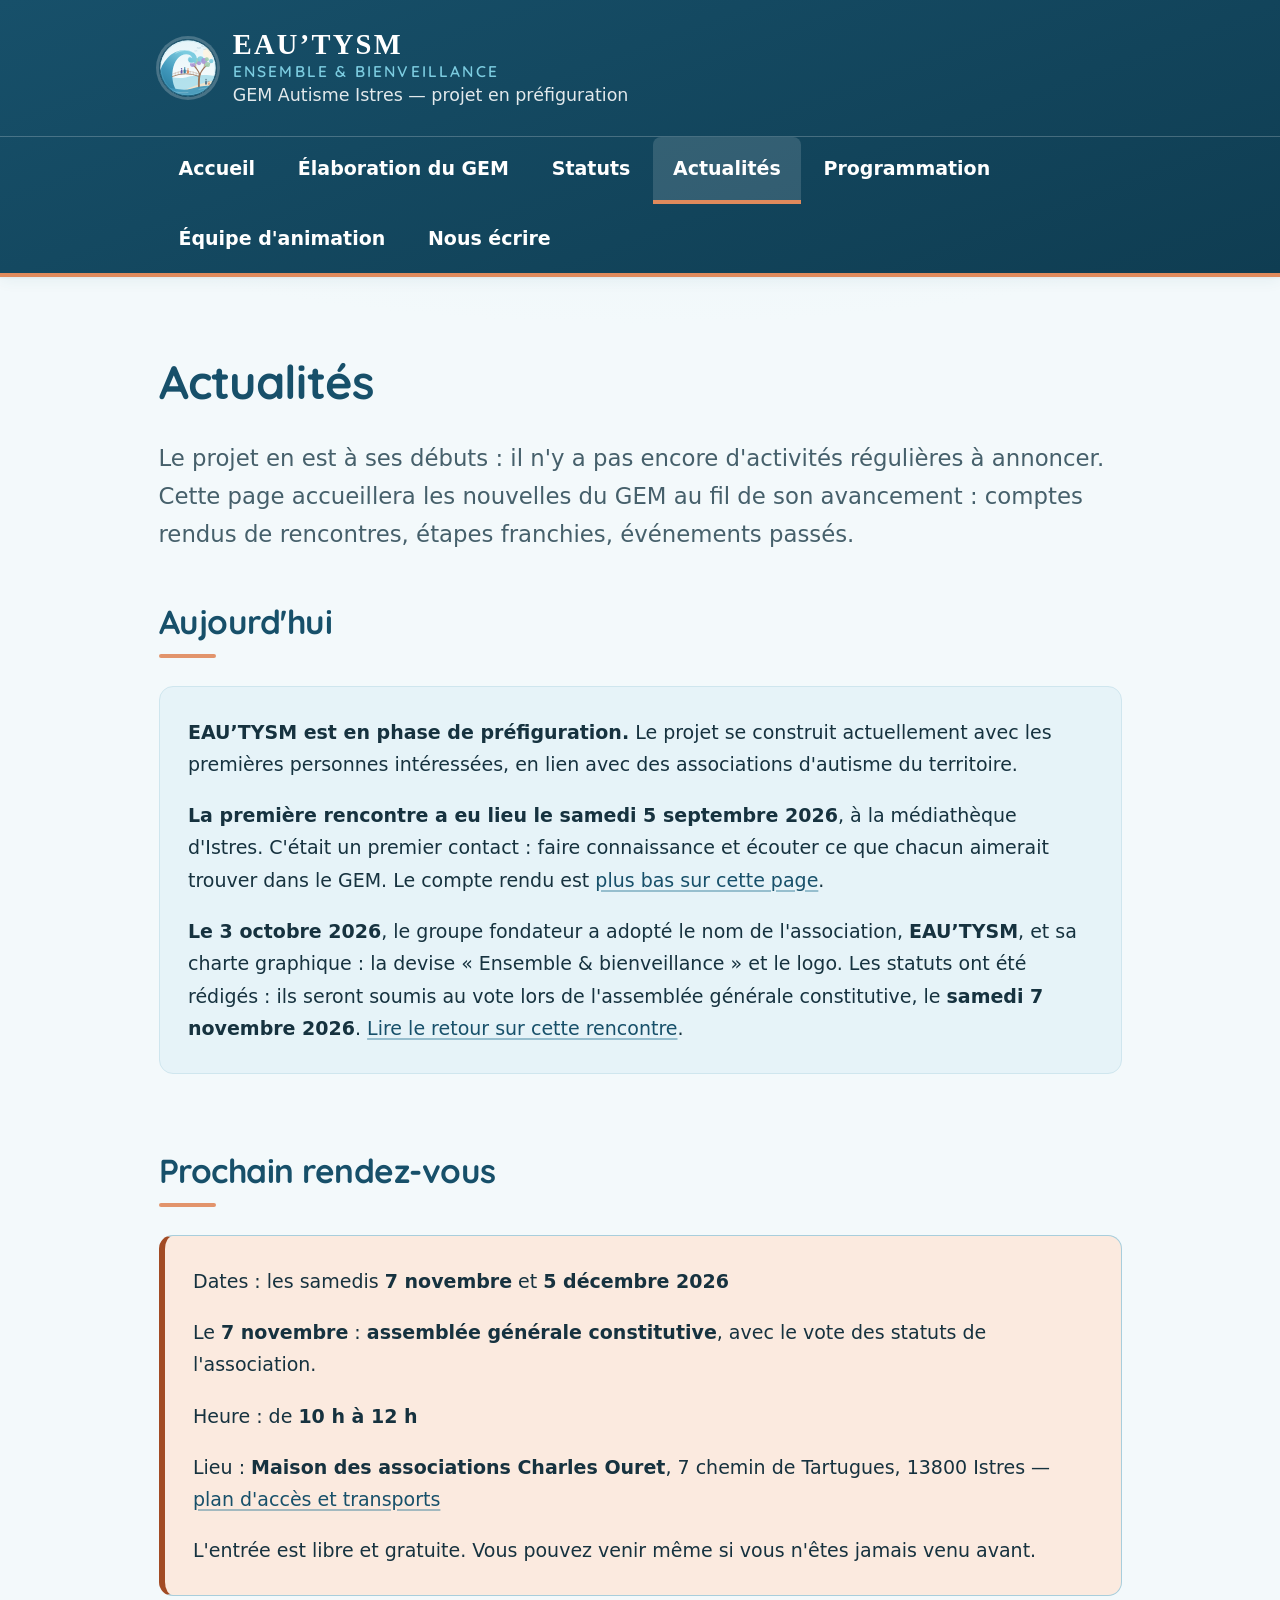
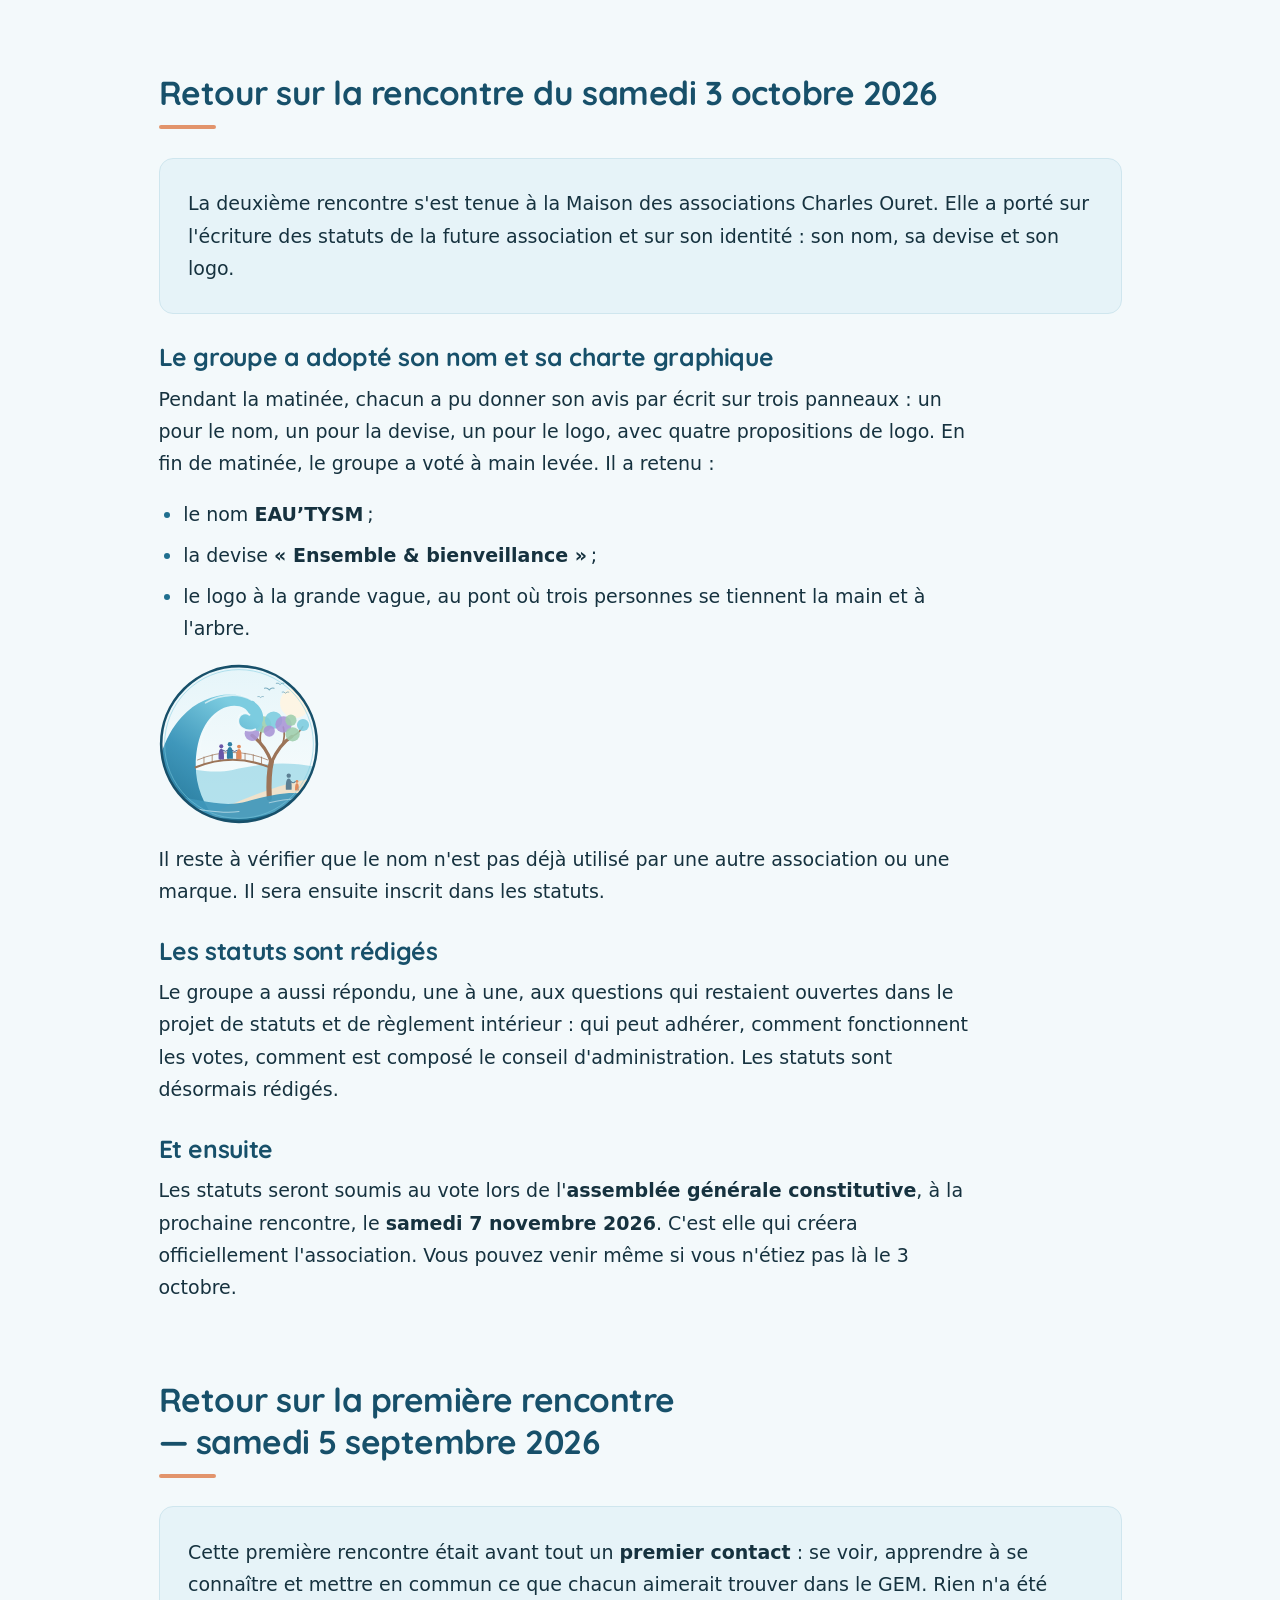
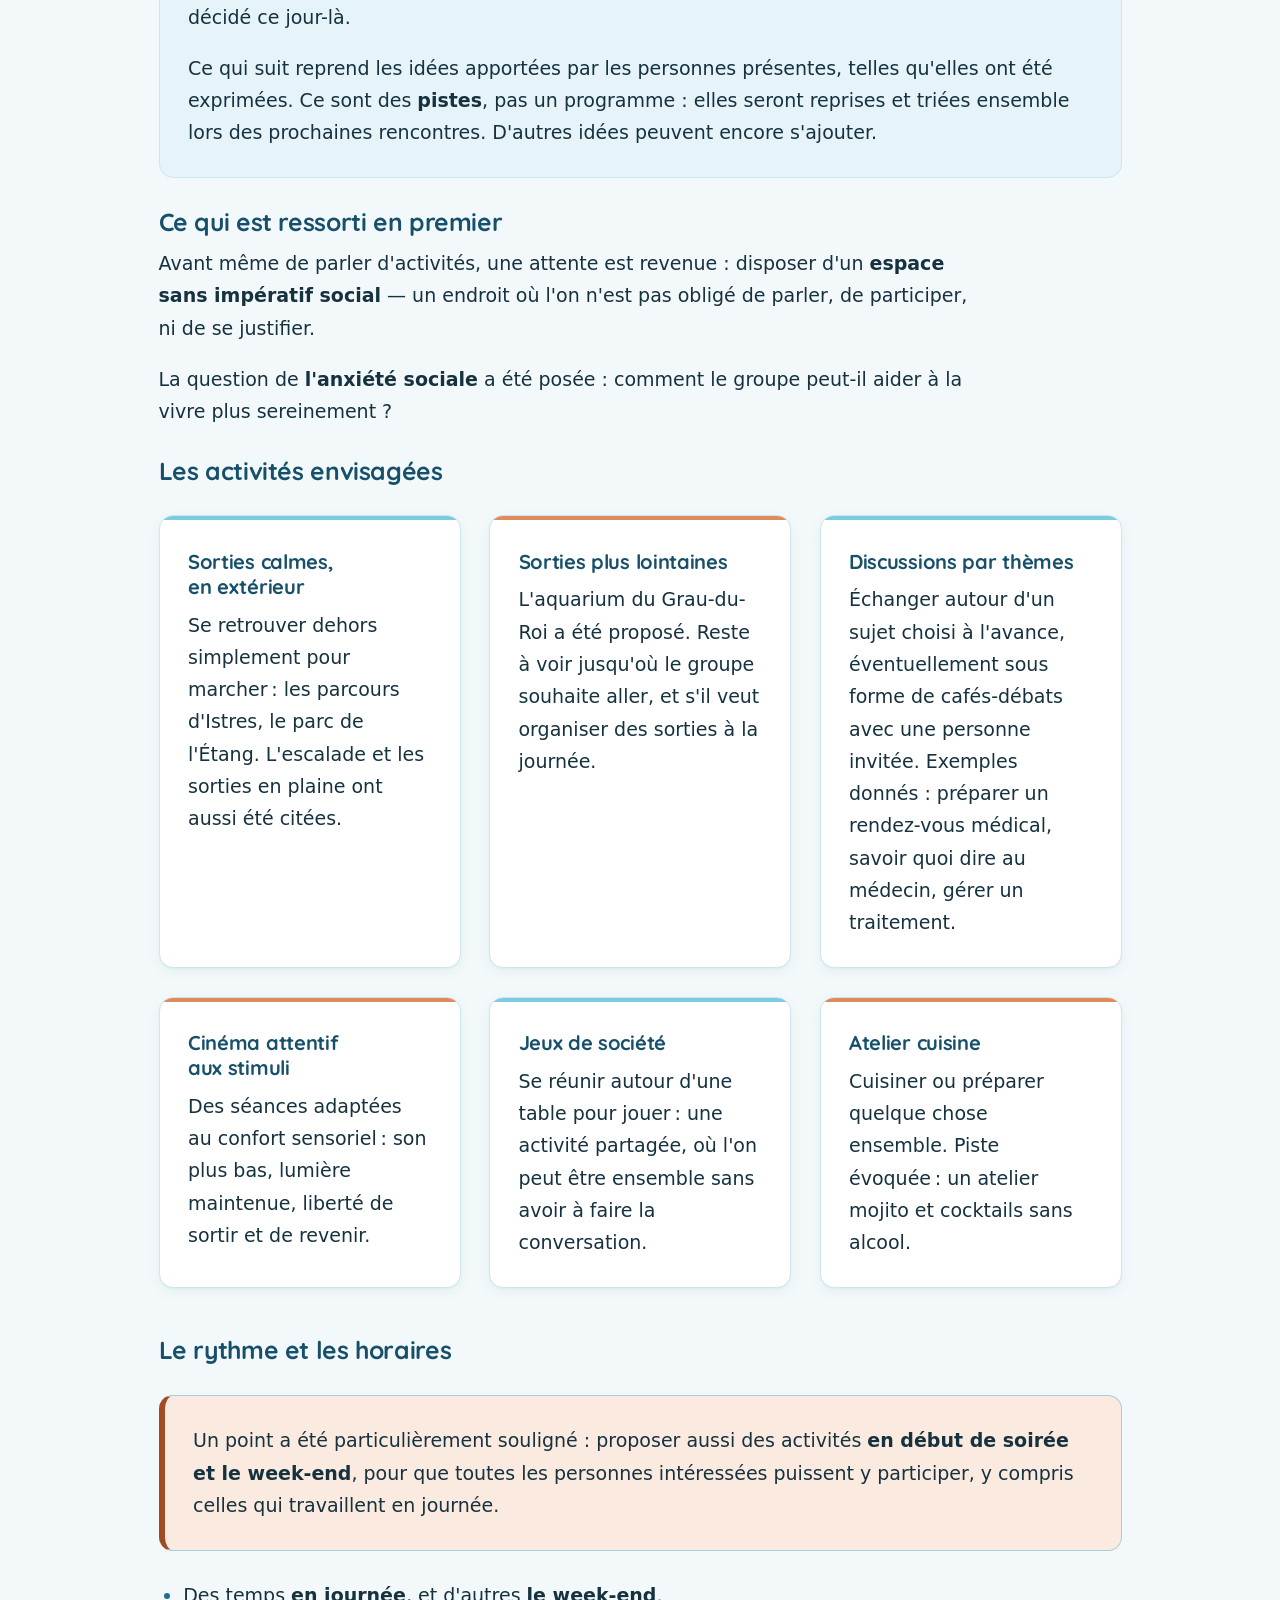
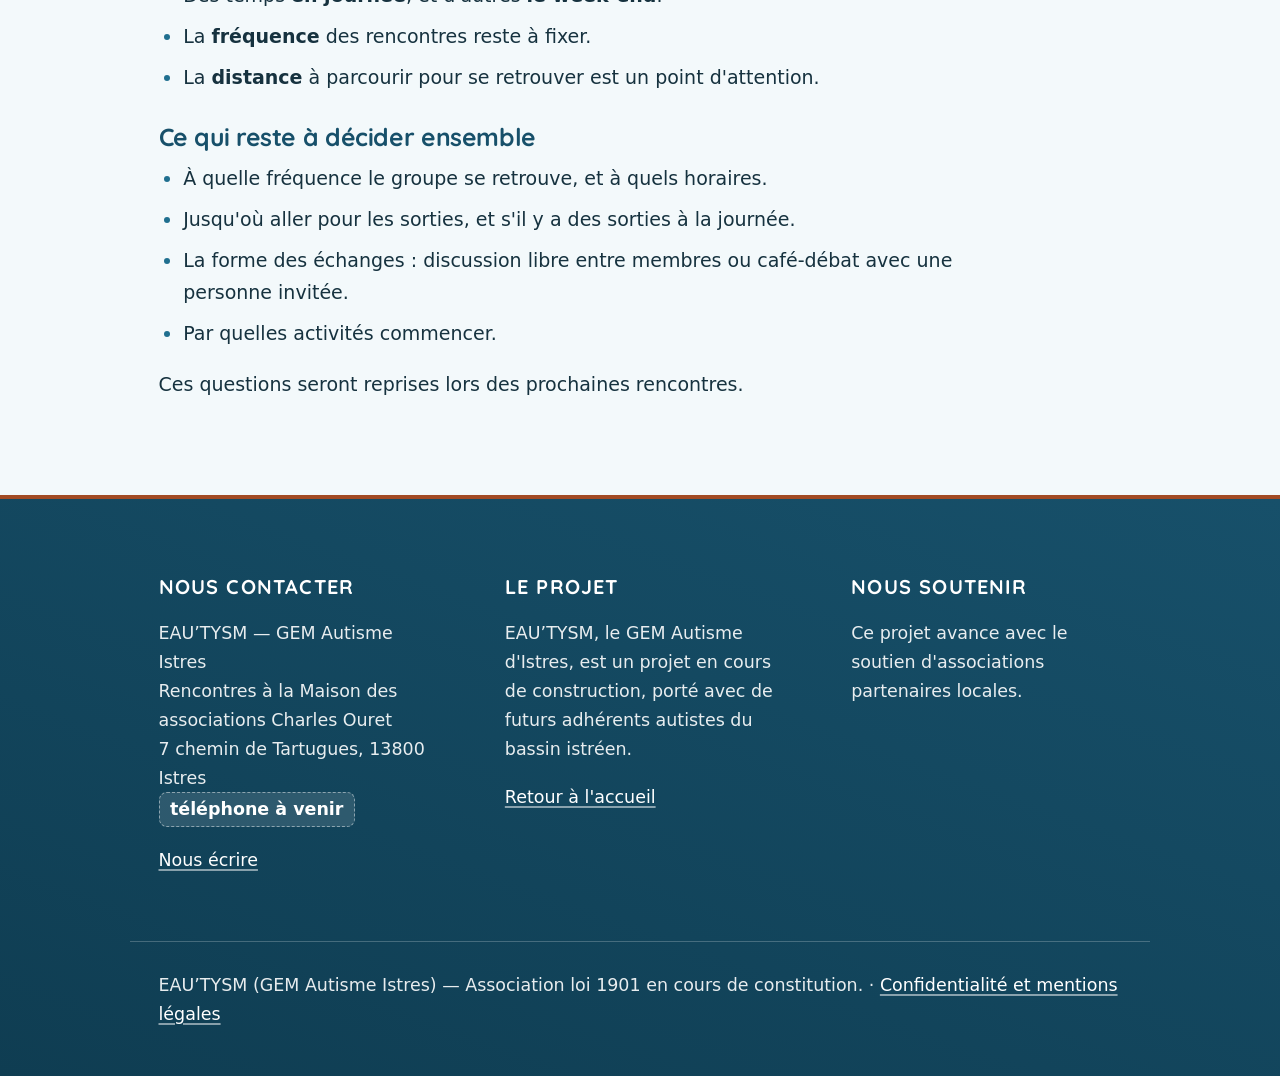
==== commit 7d419f17: "Statuts rédigés le 3/10 : vote à l'AG constitutive du 7 novembre ; nom et charte graphique adoptés" ====
--- a/actualites.html
+++ b/actualites.html
@@ -65,13 +65,11 @@
             <a href="#rencontre-2026-09-05">plus bas sur cette page</a>.
           </p>
           <p>
-            <strong>Le 3 octobre 2026</strong>, le groupe fondateur a choisi le nom de l'association,
-            <strong>EAU’TYSM</strong>, sa devise, « Ensemble &amp; bienveillance », et son logo.
+            <strong>Le 3 octobre 2026</strong>, le groupe fondateur a adopté le nom de l'association,
+            <strong>EAU’TYSM</strong>, et sa charte graphique : la devise « Ensemble &amp; bienveillance »
+            et le logo. Les statuts ont été rédigés : ils seront soumis au vote lors de l'assemblée générale
+            constitutive, le <strong>samedi 7 novembre 2026</strong>.
             <a href="#rencontre-2026-10-03">Lire le retour sur cette rencontre</a>.
-          </p>
-          <p>
-            Les prochaines informations (avancement des statuts) seront ajoutées ici dès qu'elles
-            seront confirmées.
           </p>
         </div>
       </section>
@@ -81,6 +79,8 @@
         <div class="encadre encadre-accent">
           <p>Dates : les samedis <strong>7 novembre</strong> et
           <strong>5 décembre 2026</strong></p>
+          <p>Le <strong>7 novembre</strong> : <strong>assemblée générale constitutive</strong>, avec le vote
+          des statuts de l'association.</p>
           <p>Heure : de <strong>10 h à 12 h</strong></p>
           <p>Lieu : <strong>Maison des associations Charles Ouret</strong>, 7 chemin de Tartugues,
           13800 Istres — <a href="premiere-rencontre.html#plan-acces">plan d'accès et transports</a></p>
@@ -98,7 +98,7 @@
           </p>
         </div>
 
-        <h3>Le groupe a choisi son nom, sa devise et son logo</h3>
+        <h3>Le groupe a adopté son nom et sa charte graphique</h3>
         <p>
           Pendant la matinée, chacun a pu donner son avis par écrit sur trois panneaux : un pour le nom,
           un pour la devise, un pour le logo, avec quatre propositions de logo. En fin de matinée, le groupe
@@ -118,10 +118,18 @@
           Il sera ensuite inscrit dans les statuts.
         </p>
 
+        <h3>Les statuts sont rédigés</h3>
+        <p>
+          Le groupe a aussi répondu, une à une, aux questions qui restaient ouvertes dans le projet de
+          statuts et de règlement intérieur : qui peut adhérer, comment fonctionnent les votes, comment
+          est composé le conseil d'administration. Les statuts sont désormais rédigés.
+        </p>
+
         <h3>Et ensuite</h3>
         <p>
-          Le travail sur les statuts continue à la rencontre du <strong>samedi 7 novembre 2026</strong>.
-          Vous pouvez venir même si vous n'étiez pas là le 3 octobre.
+          Les statuts seront soumis au vote lors de l'<strong>assemblée générale constitutive</strong>,
+          à la prochaine rencontre, le <strong>samedi 7 novembre 2026</strong>. C'est elle qui créera
+          officiellement l'association. Vous pouvez venir même si vous n'étiez pas là le 3 octobre.
         </p>
       </section>
 
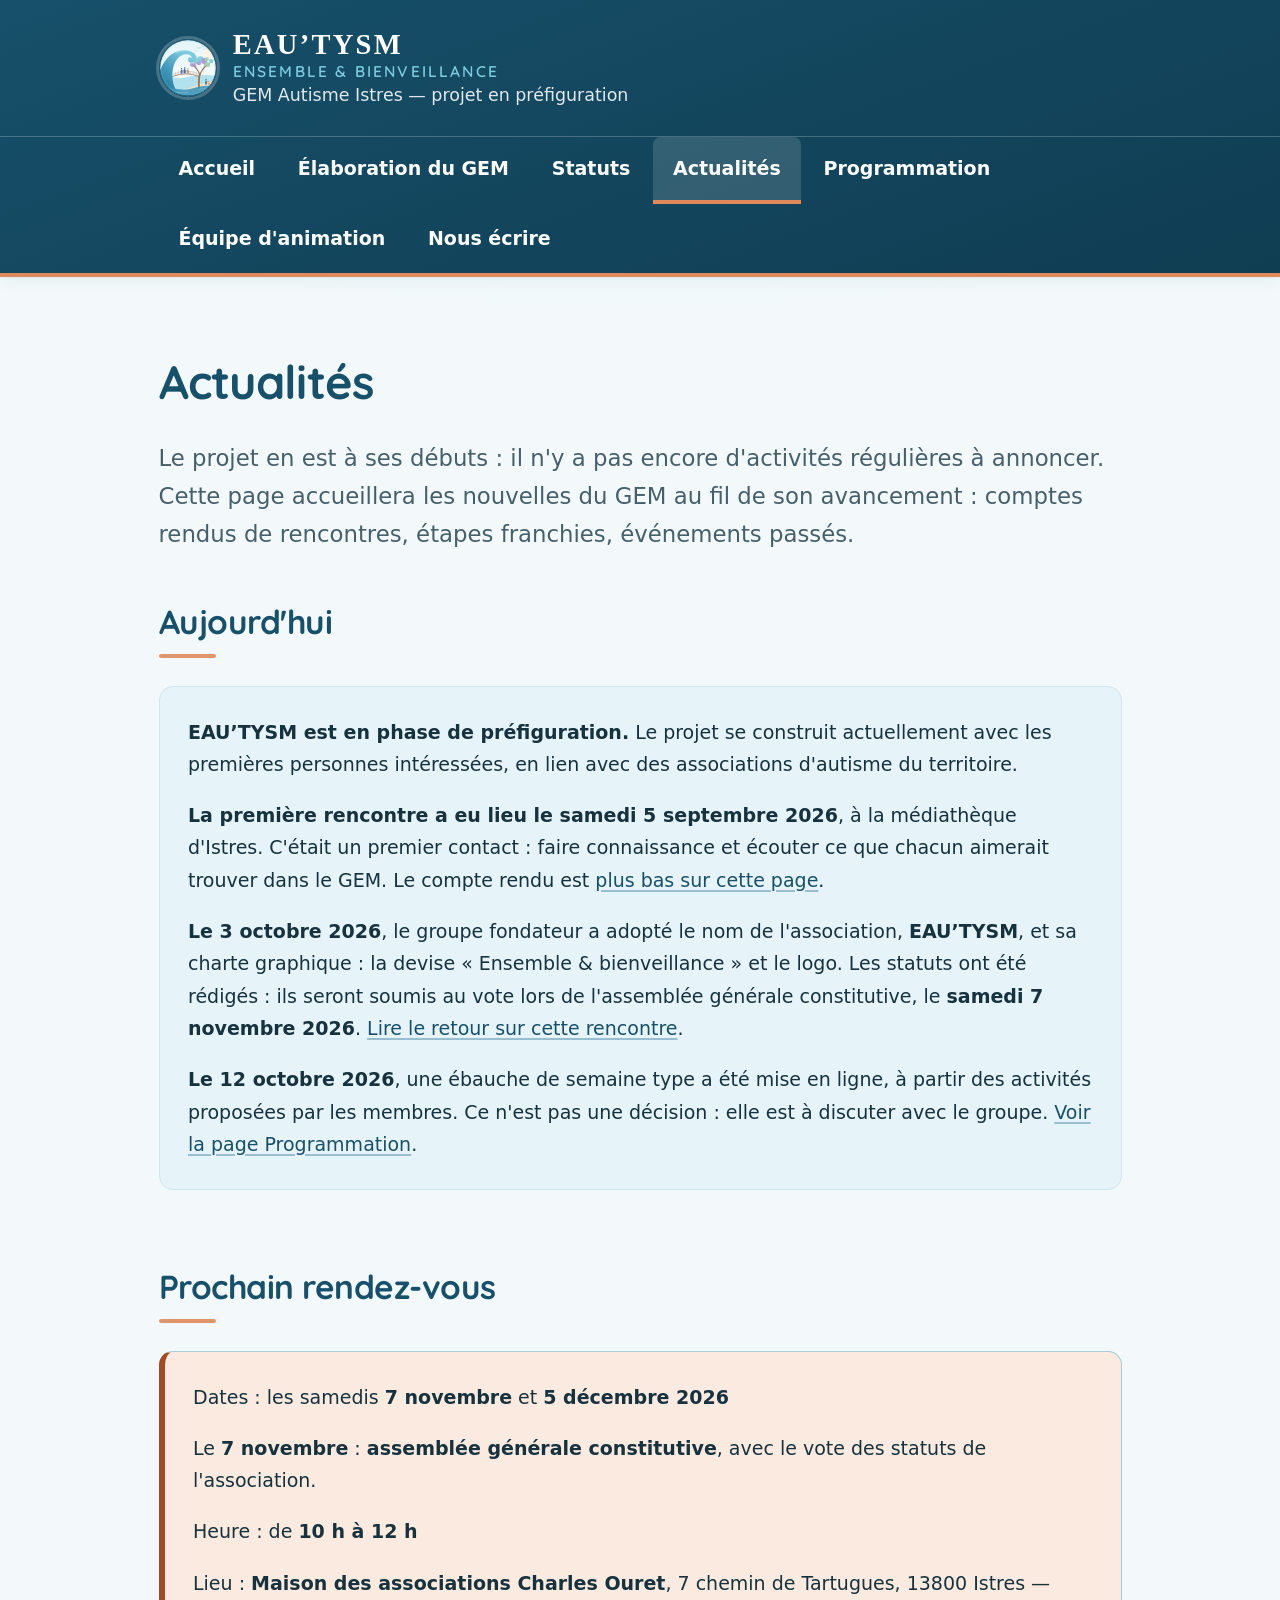
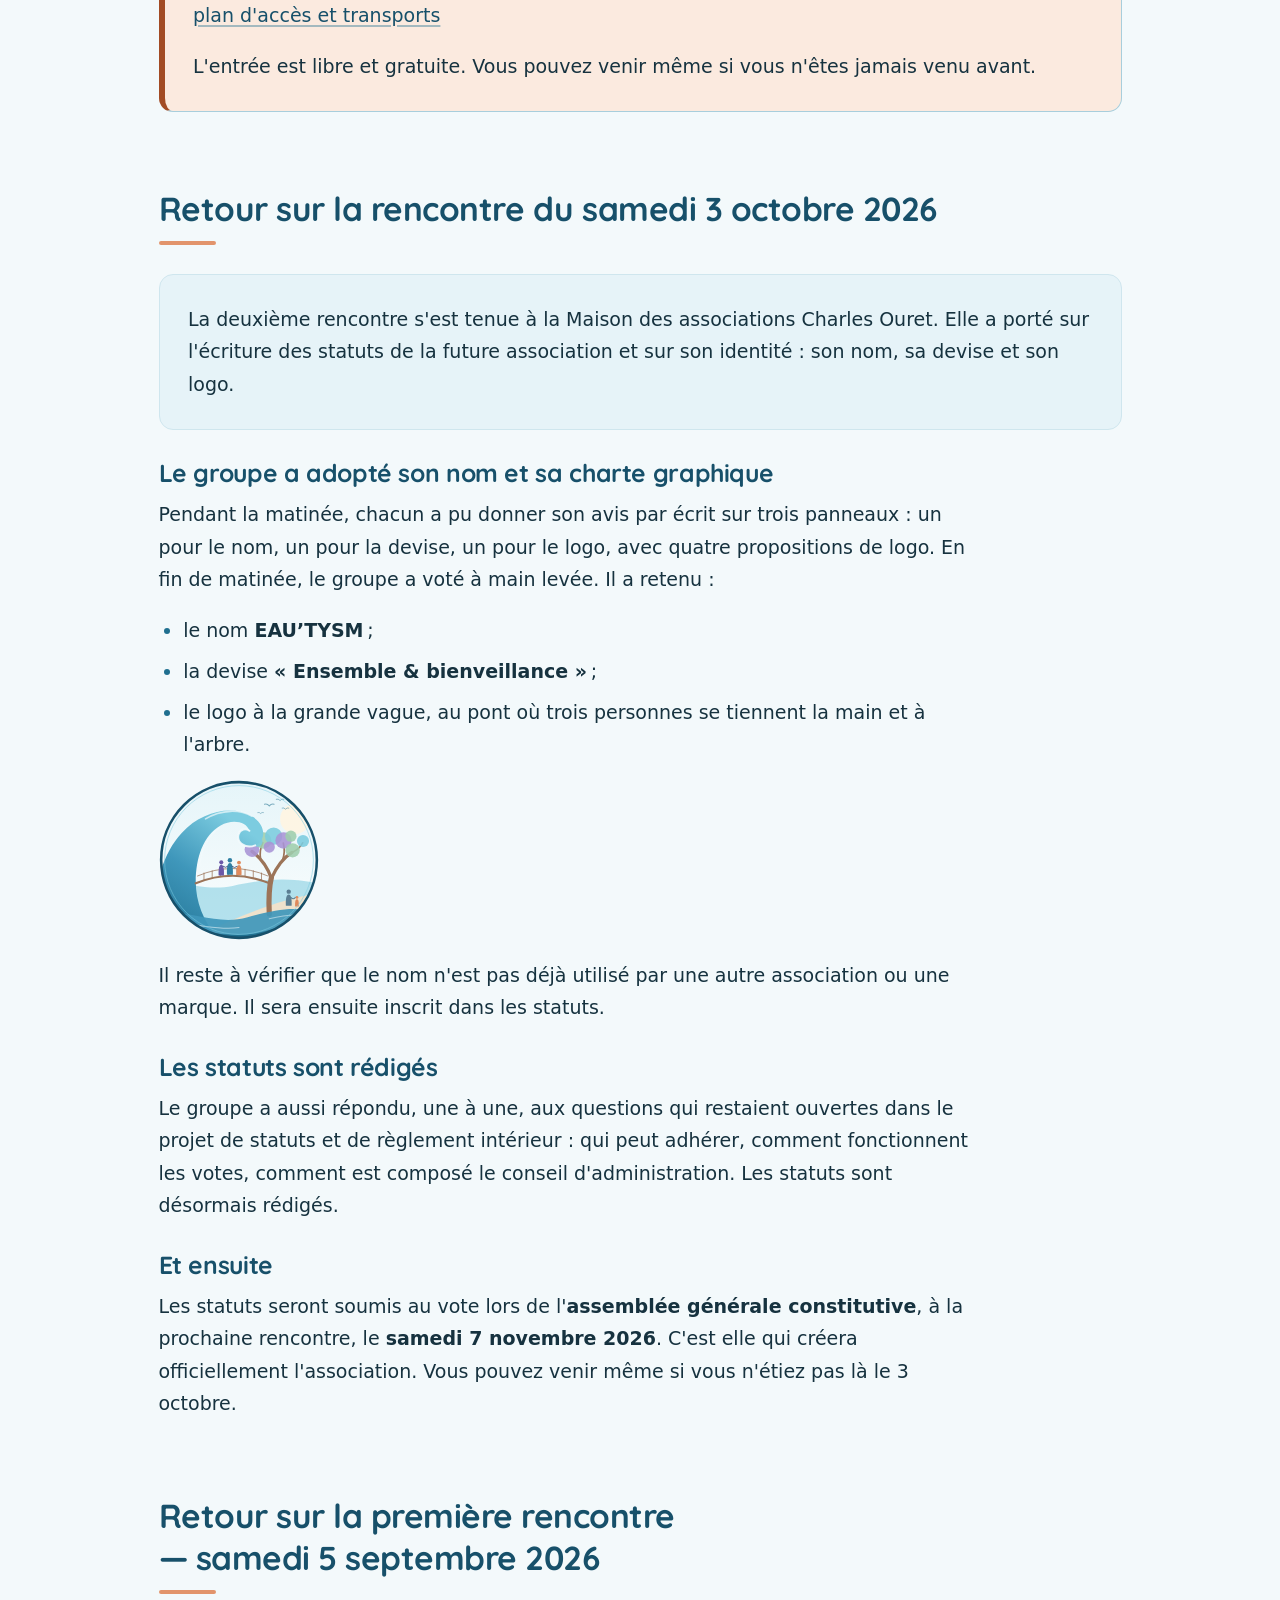
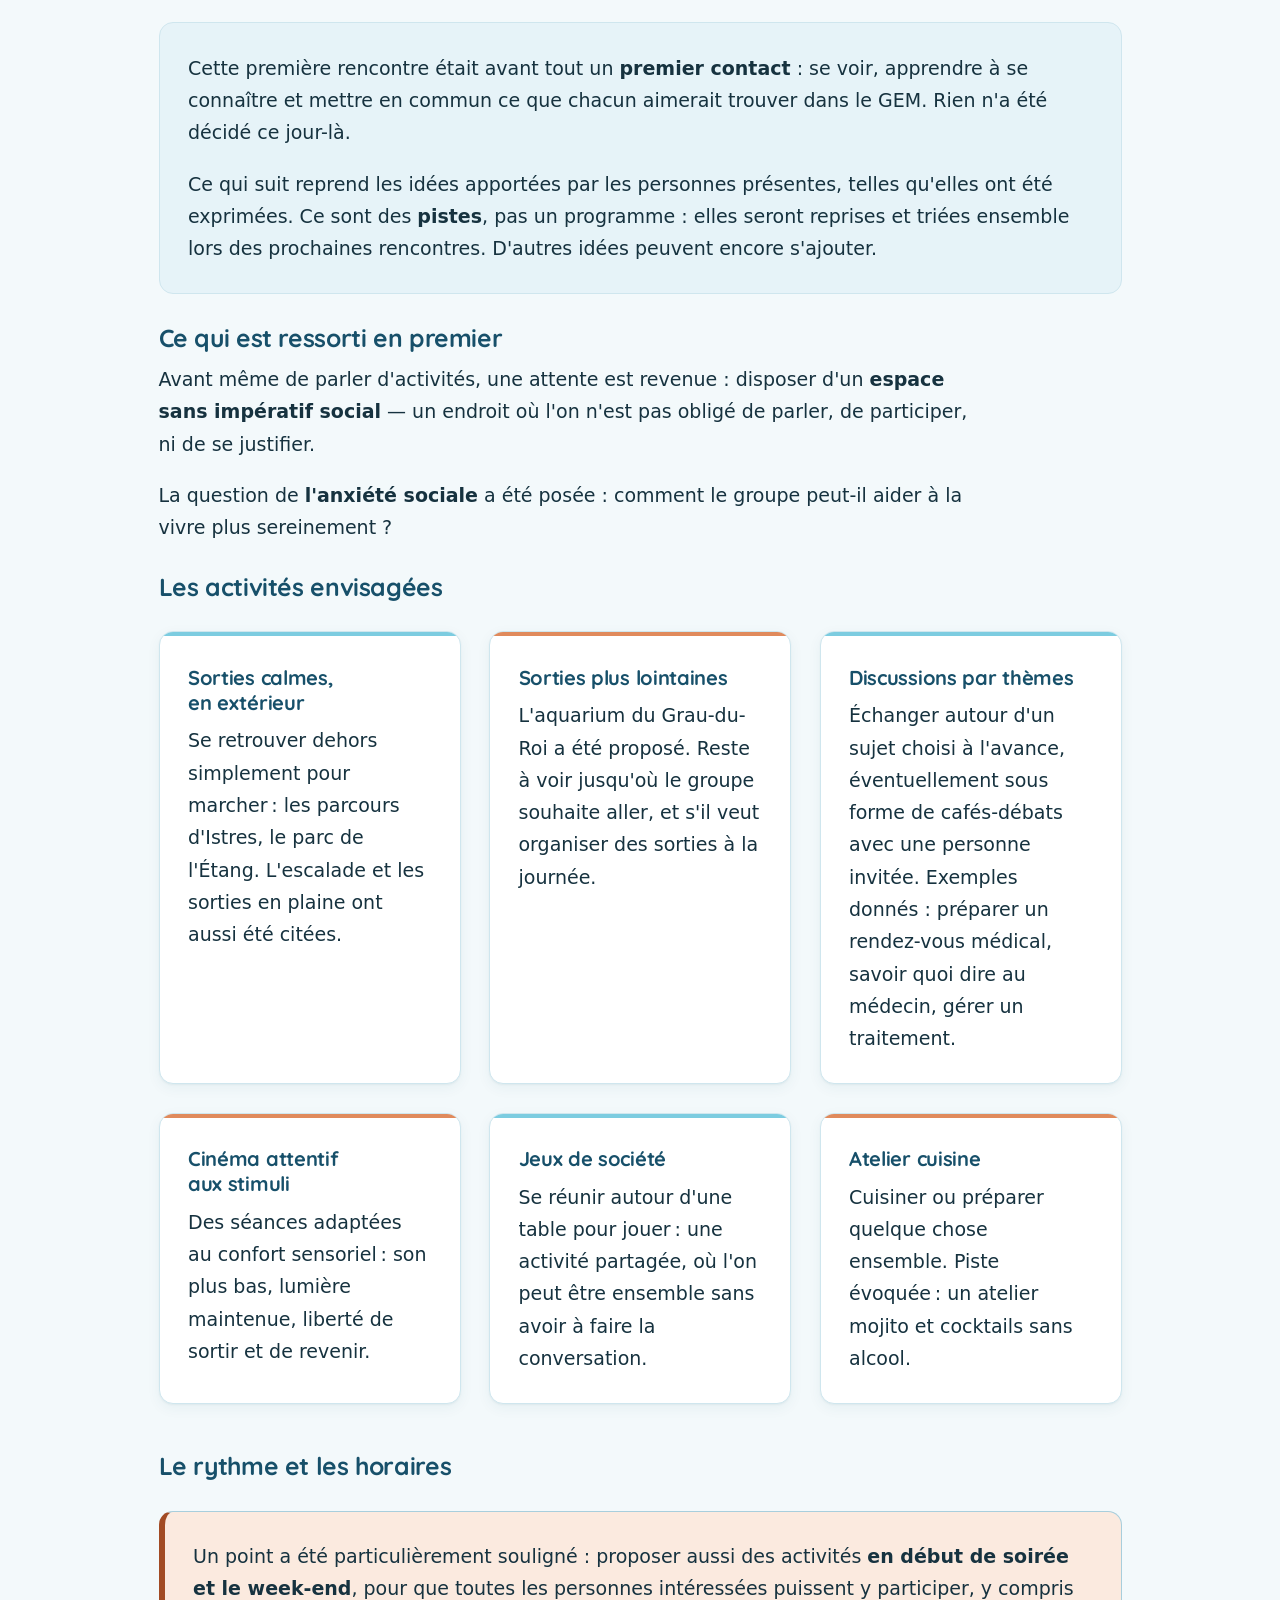
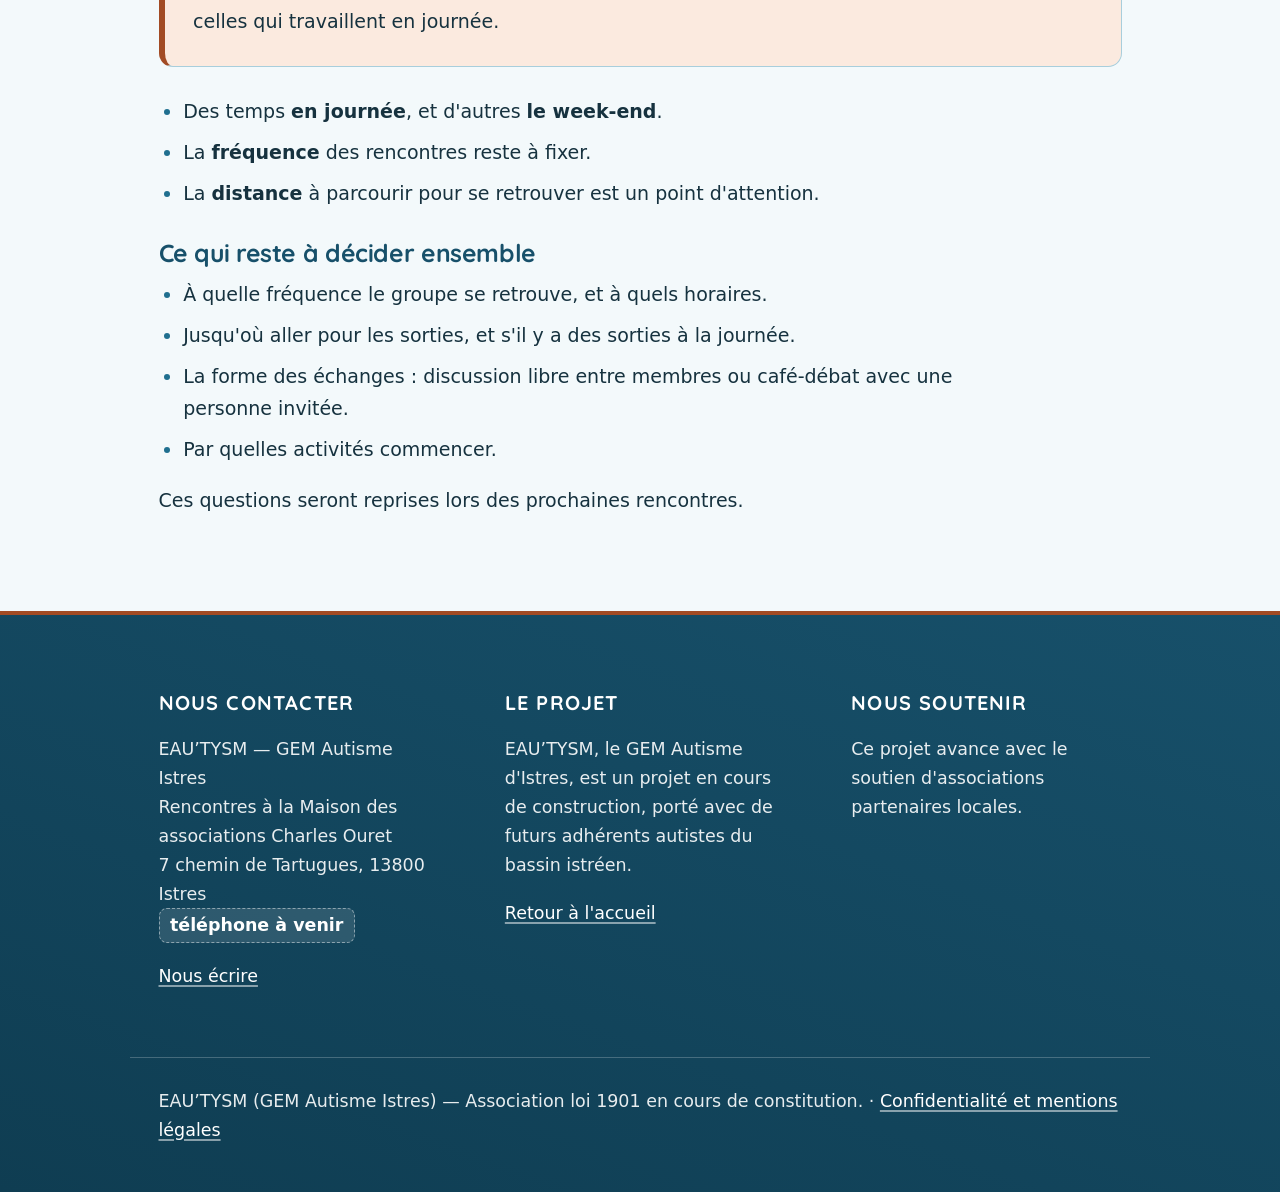
==== commit 97042208: "Programmation : ébauche de semaine type du 12/10/2026, à discuter" ====
--- a/actualites.html
+++ b/actualites.html
@@ -71,6 +71,11 @@
             constitutive, le <strong>samedi 7 novembre 2026</strong>.
             <a href="#rencontre-2026-10-03">Lire le retour sur cette rencontre</a>.
           </p>
+          <p>
+            <strong>Le 12 octobre 2026</strong>, une ébauche de semaine type a été mise en ligne, à partir
+            des activités proposées par les membres. Ce n'est pas une décision : elle est à discuter avec le
+            groupe. <a href="programmation.html">Voir la page Programmation</a>.
+          </p>
         </div>
       </section>
 
--- a/css/style.css
+++ b/css/style.css
@@ -1228,6 +1228,62 @@
   box-shadow: 0 0 0 4px rgba(224, 138, 92, 0.2);
 }
 
+/* Programmation — ébauche de semaine type (12/10/2026).
+   Étiquettes « proposé par les membres » / « idée à valider » : le sens est
+   porté par le texte, la couleur n'est qu'un repère en plus. */
+.etiquette {
+  display: inline-block;
+  font-size: var(--texte-xs);
+  font-weight: 700;
+  line-height: 1.35;
+  padding: 0.05rem 0.5rem;
+  border-radius: 999px;
+  border: 1px solid;
+  white-space: nowrap;
+  vertical-align: 0.05em;
+}
+
+.etiquette-membres {
+  background-color: var(--couleur-primaire-fond);
+  border-color: var(--couleur-bordure-forte);
+  color: var(--couleur-primaire-fonce);
+}
+
+.etiquette-idee {
+  background-color: var(--couleur-accent-fond);
+  border-color: var(--couleur-accent-clair);
+  color: var(--couleur-accent);
+}
+
+.legende-etiquettes {
+  list-style: none;
+  padding-left: 0;
+}
+
+.legende-etiquettes li {
+  margin-bottom: var(--espace-xs);
+}
+
+/* Horaire en tête de cellule, sur sa propre ligne */
+.horaire {
+  display: block;
+  font-weight: 700;
+  color: var(--couleur-primaire-fonce);
+  white-space: nowrap;
+}
+
+.horaire-en-ligne {
+  font-weight: 700;
+  color: var(--couleur-primaire-fonce);
+  white-space: nowrap;
+}
+
+/* La semaine type a quatre colonnes de texte : sous une certaine largeur,
+   elle défile dans son cadre plutôt que d'écraser ses colonnes. */
+.tableau-semaine td {
+  min-width: 13rem;
+}
+
 /* 10. Responsive — mobile-first, points de rupture 600px et 900px
    -------------------------------------------------------------------- */
 @media (min-width: 600px) {
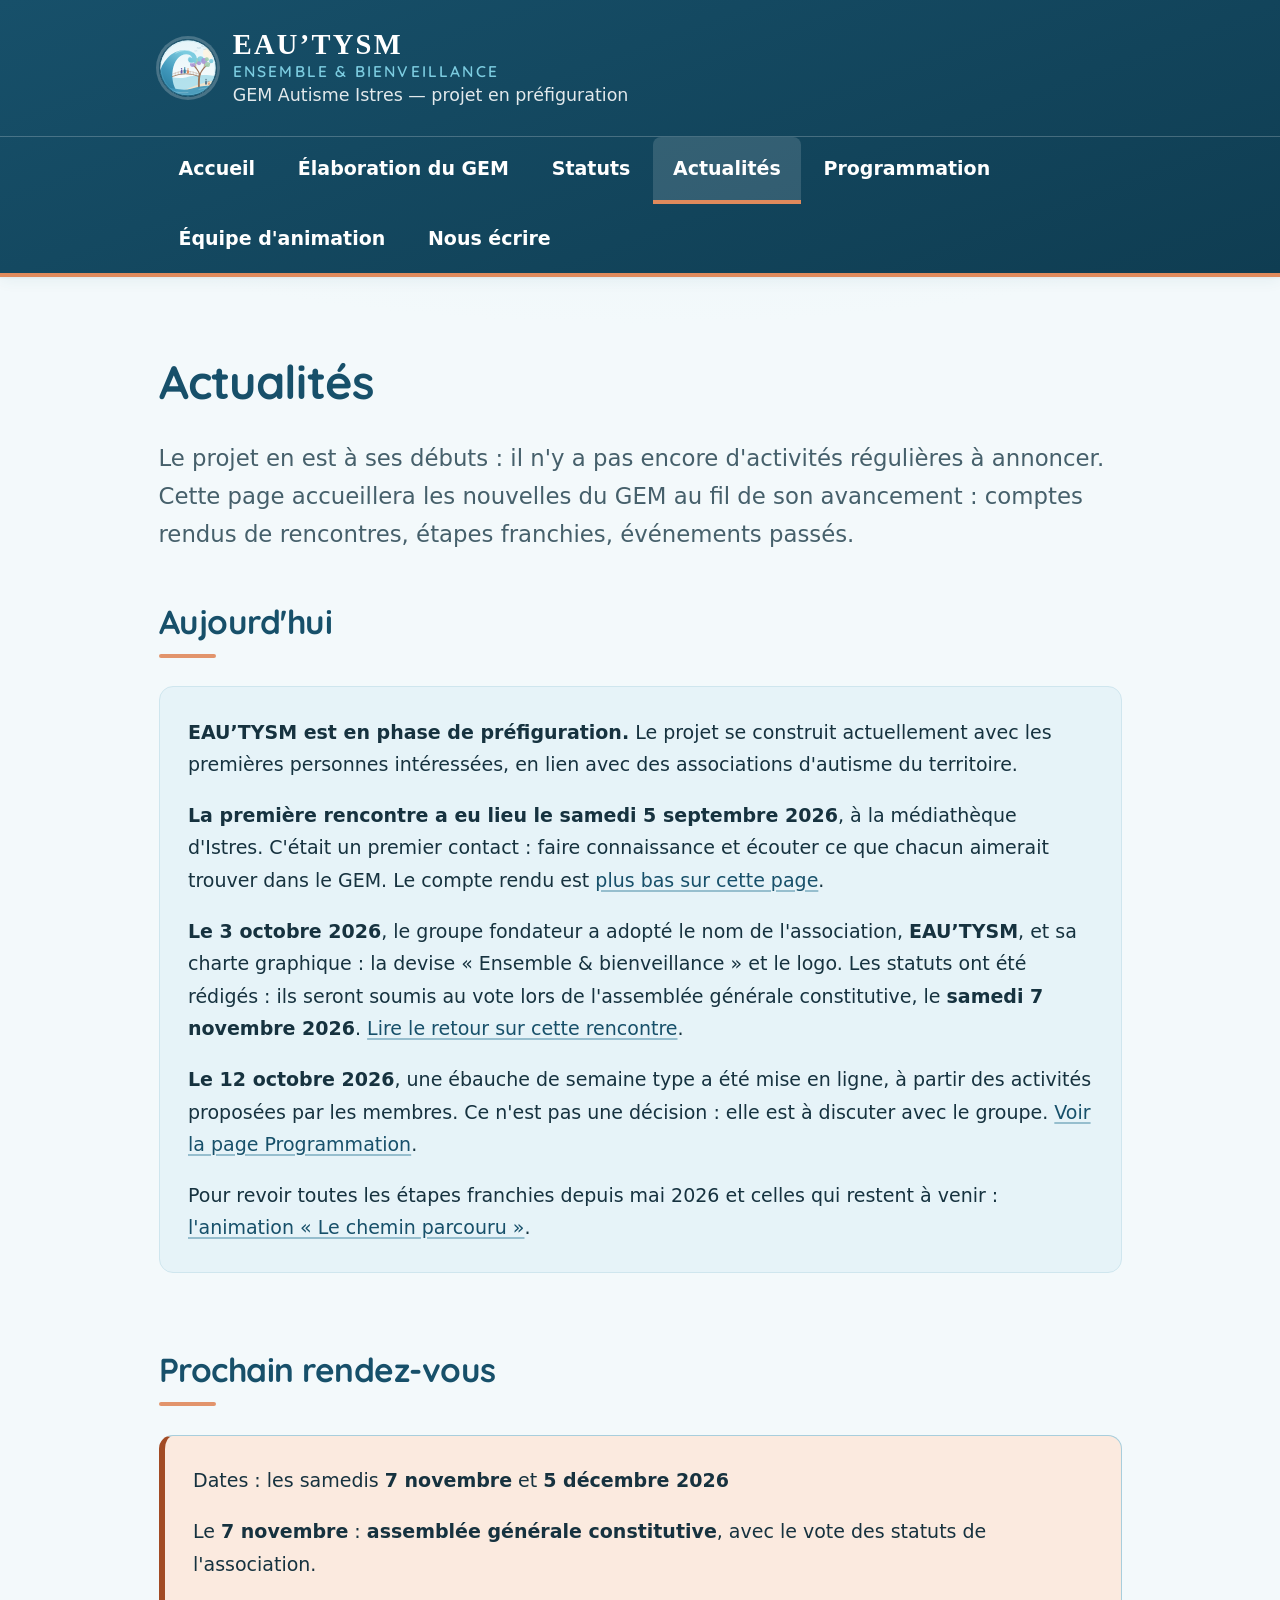
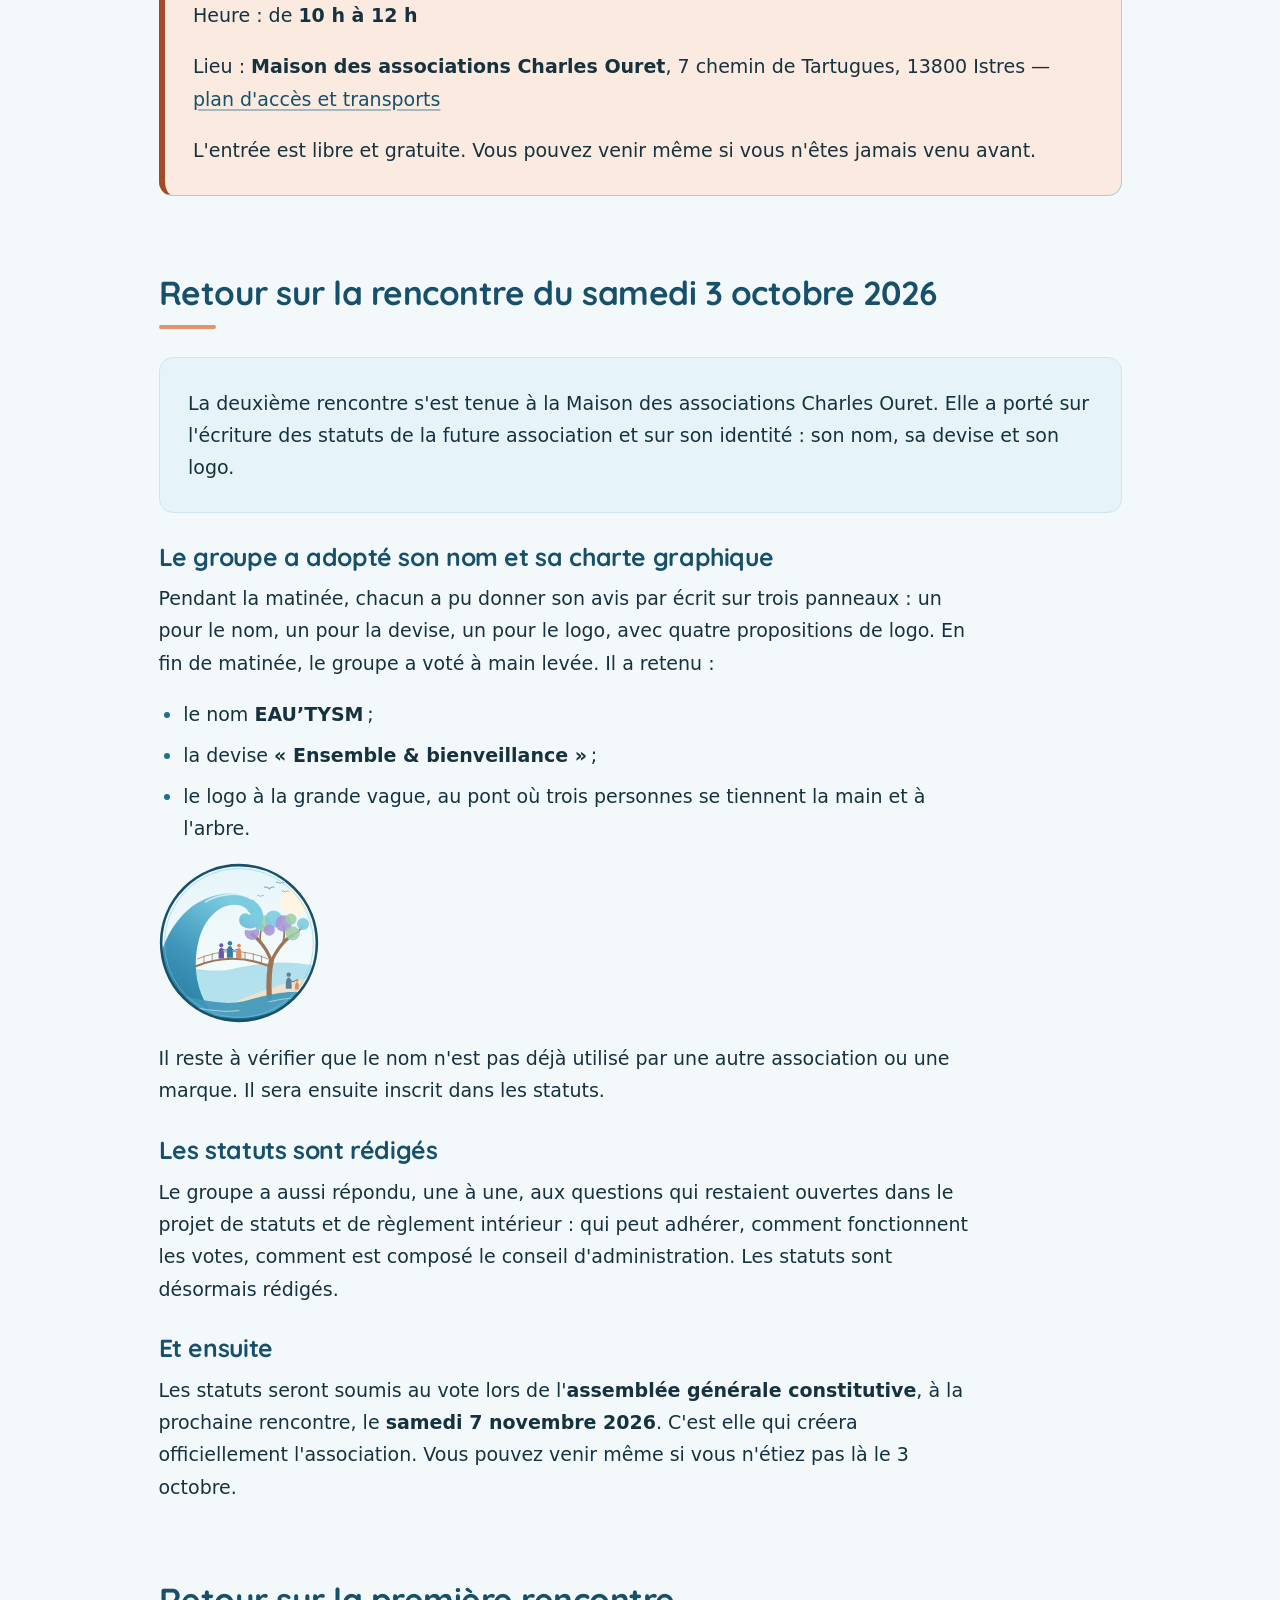
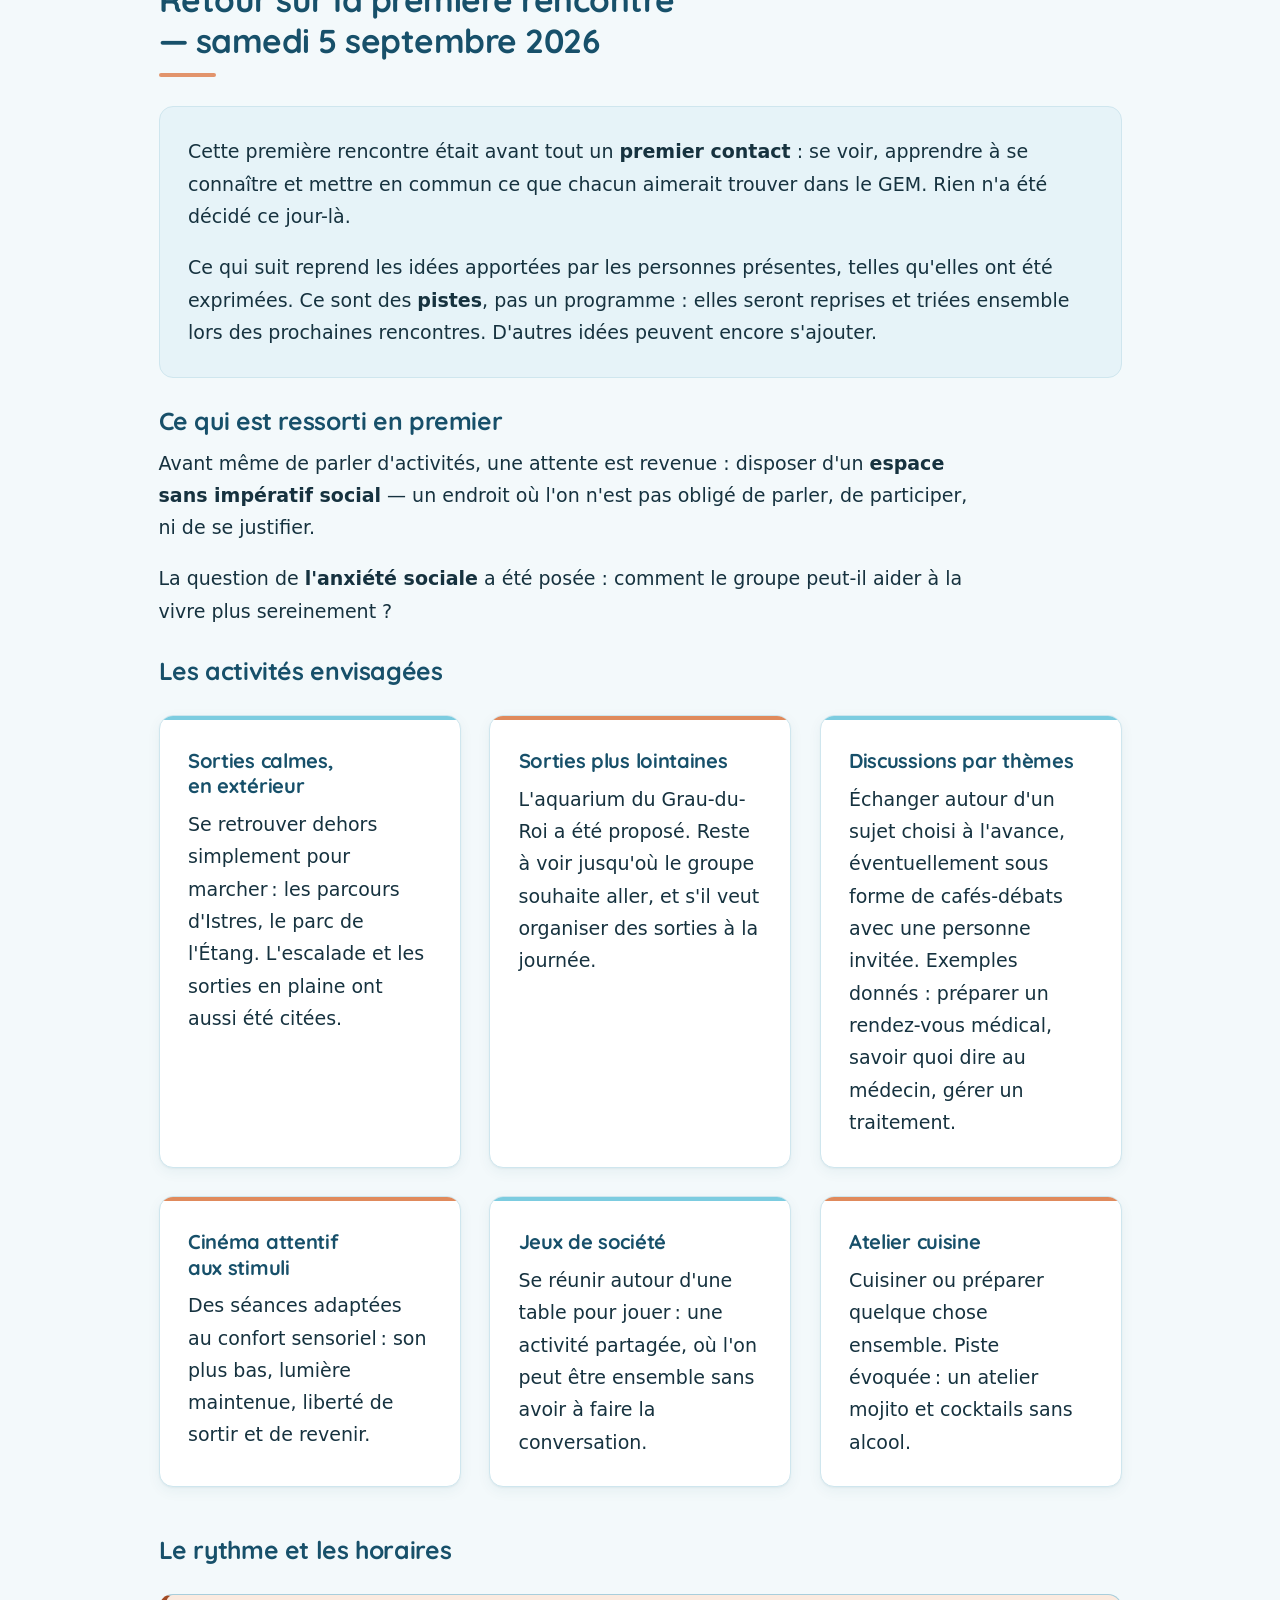
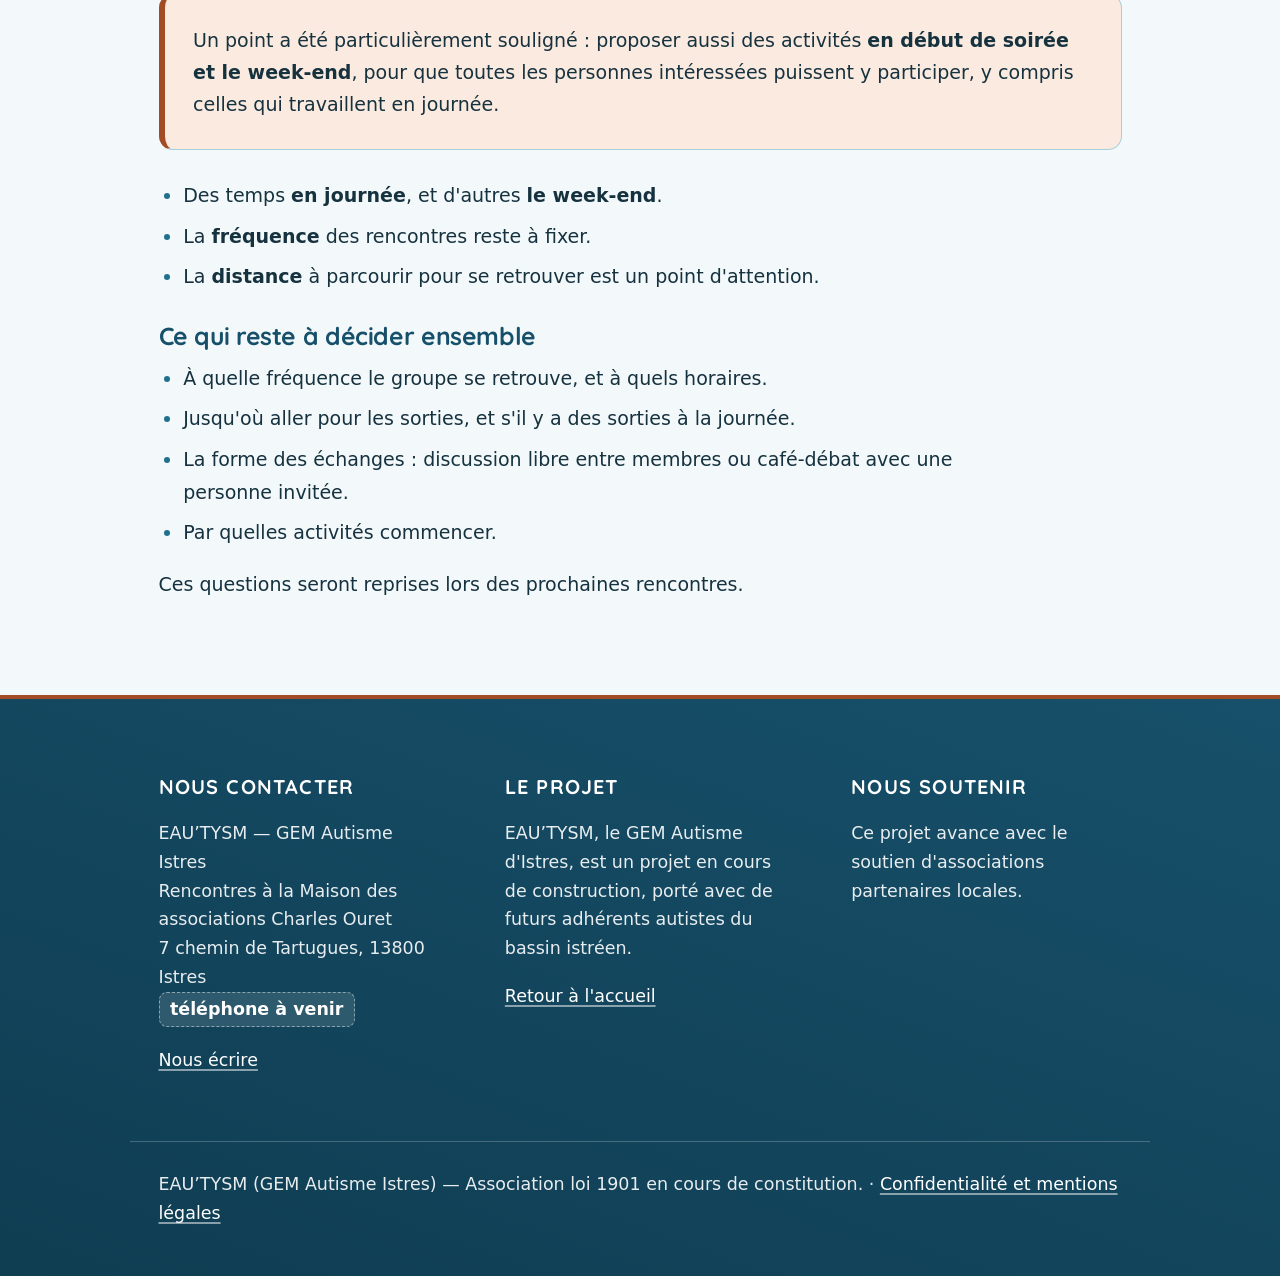
==== commit e5b71b36: "Page « Le chemin parcouru » et liens depuis l'accueil" ====
--- a/actualites.html
+++ b/actualites.html
@@ -76,6 +76,10 @@
             des activités proposées par les membres. Ce n'est pas une décision : elle est à discuter avec le
             groupe. <a href="programmation.html">Voir la page Programmation</a>.
           </p>
+          <p>
+            Pour revoir toutes les étapes franchies depuis mai 2026 et celles qui restent à venir :
+            <a href="chemin.html">l'animation « Le chemin parcouru »</a>.
+          </p>
         </div>
       </section>
 
--- a/css/style.css
+++ b/css/style.css
@@ -13,6 +13,8 @@
   10. Responsive (mobile-first : 600px, 900px)
   11. Accessibilité (focus, reduced-motion) et impression
   12. Micro-animations (apparition douce au défilement)
+  13. Marque EAU’TYSM (bandeau d'identité de la page d'accueil)
+  14. Page « Le chemin parcouru » (animation des étapes du projet)
 
    Principes : confort sensoriel avant tout (contrastes doux mais conformes
    AA, mouvements très discrets, rien de clignotant), aucune dépendance
@@ -1579,3 +1581,116 @@
     font-size: 1.3rem;
   }
 }
+
+/* 14. Page « Le chemin parcouru » (animation des étapes du projet, 13/10/2026)
+   --------------------------------------------------------------------
+   Animation lancée uniquement par la personne (bouton « Lancer » : jamais de
+   lecture automatique), pause à tout moment, rythme lent au choix, flèches du
+   clavier. Sans JavaScript, la scène reste masquée (attribut hidden) et la
+   frise « Toutes les étapes », écrite en HTML, donne tout le contenu.
+   Avec « réduire les animations », les changements d'étape se font sans
+   fondu ni tracé. La scène a son propre fond bleu profond (l'eau du logo). */
+.chemin {
+  --ch-1: #17506a; --ch-2: #0f3d52; --ch-3: #0a2f40;
+  --ch-encre: #eef7f9; --ch-doux: #c3dde5; --ch-sable: #efe2cc; --ch-chaud: #f0a27a; --ch-riviere: #7ccce0;
+}
+.chemin-scene-boite { position: relative; border-radius: 20px; overflow: hidden; color: var(--ch-encre); margin-block: var(--espace-md) var(--espace-lg);
+  background: radial-gradient(130% 120% at 0% 0%, var(--ch-1) 0%, var(--ch-2) 55%, var(--ch-3) 100%);
+  box-shadow: 0 18px 40px -24px rgba(8, 40, 55, .55); outline: none; }
+.chemin-scene-boite[hidden] { display: none; }
+.chemin-scene-boite:focus-visible { box-shadow: 0 0 0 3px var(--couleur-fond), 0 0 0 6px var(--ch-chaud); }
+.chemin-interieur { padding: 20px 28px 0; }
+.chemin-chapitres { position: relative; height: 22px; font-family: var(--police-titre); font-weight: 700; font-size: .74rem; letter-spacing: .08em; text-transform: uppercase; color: var(--ch-doux); }
+.chemin-chapitres > span { position: absolute; top: 0; white-space: nowrap; transform: translateX(-7px); }
+.chemin-chapitres b { color: var(--ch-sable); margin-right: 6px; }
+.chemin-riviere { position: relative; height: 84px; }
+.chemin-riviere svg { position: absolute; inset: 0; width: 100%; height: 100%; overflow: visible; }
+.chemin-futur { fill: none; stroke: var(--ch-riviere); stroke-opacity: .38; stroke-width: 2; stroke-dasharray: 3 7; stroke-linecap: round; }
+.chemin-parcouru { fill: none; stroke: var(--ch-riviere); stroke-width: 3.5; stroke-linecap: round; }
+.chemin-point { position: absolute; width: 24px; height: 24px; margin: -12px 0 0 -12px; border-radius: 50%; border: 0; padding: 0; background: transparent; cursor: pointer; display: grid; place-items: center; }
+.chemin-point::before { content: ""; width: 12px; height: 12px; border-radius: 50%; background: var(--ch-2); border: 2px solid rgba(124, 204, 224, .55); transition: background .4s, border-color .4s, transform .4s; }
+.chemin-point.passe::before { background: var(--ch-riviere); border-color: var(--ch-riviere); }
+.chemin-point.avenir::before { border-style: dashed; }
+.chemin-point.courant::before { background: var(--ch-chaud); border-color: var(--ch-sable); transform: scale(1.45); }
+.chemin-point:focus-visible { outline: 2px solid var(--ch-sable); outline-offset: 2px; }
+.chemin-bulle { position: absolute; bottom: calc(100% + 6px); left: 50%; transform: translateX(-50%); white-space: nowrap; font-family: var(--police-titre); font-weight: 600; font-size: .72rem; background: var(--ch-3); color: var(--ch-encre); padding: 3px 8px; border-radius: 6px; opacity: 0; pointer-events: none; transition: opacity .2s; }
+.chemin-point:hover .chemin-bulle, .chemin-point:focus-visible .chemin-bulle { opacity: 1; }
+.chemin-repere { position: absolute; transform: translateX(-50%); font-family: var(--police-titre); font-weight: 700; font-size: .7rem; color: var(--ch-sable); white-space: nowrap; }
+.chemin-scenes { display: grid; padding-block: 18px 26px; }
+.chemin-scene { grid-area: 1 / 1; display: grid; grid-template-columns: 200px minmax(0, 1fr); gap: 36px; align-items: center;
+  opacity: 0; visibility: hidden; transform: translateY(12px); transition: opacity .7s ease, transform .7s ease, visibility 0s linear .7s; }
+.chemin-scene.active { opacity: 1; visibility: visible; transform: none; transition: opacity .7s ease .15s, transform .7s ease .15s, visibility 0s; }
+.chemin-art { width: 200px; height: 200px; border-radius: 50%; display: grid; place-items: center; background: rgba(124, 204, 224, .09); border: 1px solid rgba(124, 204, 224, .22); }
+.chemin-art svg { width: 124px; height: 124px; overflow: visible; }
+.chemin-art.embleme { background: none; border: 0; }
+.chemin-art.embleme svg { width: 200px; height: 200px; }
+.chemin-scene.active .chemin-art.embleme svg { animation: chemin-montee 1.4s ease both; }
+.chemin-scene.futur .chemin-art { border-style: dashed; }
+.chemin-ic * { fill: none; stroke: var(--ch-encre); stroke-width: 3; stroke-linecap: round; stroke-linejoin: round; }
+.chemin-ic .acc { stroke: var(--ch-chaud); }
+.chemin-ic .plein { fill: var(--ch-chaud); stroke: var(--ch-chaud); }
+.chemin-ic .point { fill: var(--ch-doux); stroke: none; }
+.chemin-ic .doux { stroke: var(--ch-doux); stroke-width: 2.2; }
+.chemin-ic .ln { stroke-dasharray: 1; stroke-dashoffset: 1; }
+.chemin-scene.active .chemin-ic .ln { animation: chemin-trace 1.5s ease forwards; }
+.chemin-scene.active .chemin-ic .ln.t2 { animation-delay: .35s; }
+.chemin-scene.active .chemin-ic .ln.t3 { animation-delay: .7s; }
+.chemin-ic .apparait { opacity: 0; }
+.chemin-scene.active .chemin-ic .apparait { animation: chemin-apparait .6s ease 1.1s forwards; }
+@keyframes chemin-trace { to { stroke-dashoffset: 0; } }
+@keyframes chemin-apparait { to { opacity: 1; } }
+@keyframes chemin-montee { from { opacity: 0; transform: scale(.92); } to { opacity: 1; transform: none; } }
+.chemin-copie { min-width: 0; }
+.chemin-date { display: flex; flex-wrap: wrap; align-items: center; gap: 10px; margin: 0; font-family: var(--police-titre); font-weight: 700; letter-spacing: .07em; text-transform: uppercase; font-size: .86rem; color: var(--ch-sable); }
+.chemin-badge { font-size: .68rem; letter-spacing: .1em; padding: 3px 9px; border-radius: 999px; color: var(--ch-chaud); border: 1px dashed rgba(240, 162, 122, .7); }
+.chemin-scene h2 { font-family: var(--police-marque); font-weight: 400; font-size: clamp(1.55rem, 3.3vw, 2.35rem); line-height: 1.15; margin: 8px 0 12px; text-wrap: balance; color: #fff; }
+.chemin-scene.intro h2, .chemin-scene.fin h2 { font-size: clamp(1.9rem, 4.4vw, 3rem); }
+.chemin-texte { margin: 0; max-width: 62ch; font-size: 1.02rem; line-height: 1.62; color: var(--ch-doux); }
+.chemin-texte strong { color: var(--ch-encre); }
+.chemin-texte.devise { font-family: var(--police-devise); font-weight: 600; font-size: 1.25rem; color: var(--ch-sable); margin-top: 10px; }
+.chemin-faits { list-style: none; display: flex; flex-wrap: wrap; gap: 8px; margin: 16px 0 0; padding: 0; }
+.chemin-faits li { margin: 0; font-family: var(--police-titre); font-weight: 600; font-size: .82rem; padding: 4px 12px; border-radius: 999px; color: var(--ch-sable); border: 1px solid rgba(239, 226, 204, .38); background: rgba(239, 226, 204, .06); }
+.chemin-commandes { display: flex; align-items: center; justify-content: space-between; gap: 12px; flex-wrap: wrap; padding: 14px 0 18px; border-top: 1px solid rgba(124, 204, 224, .18); }
+.chemin-groupe { display: flex; align-items: center; gap: 8px; }
+.chemin-bouton { height: 44px; min-width: 44px; border-radius: 999px; border: 1px solid rgba(238, 247, 249, .28); background: transparent; color: var(--ch-encre); display: inline-flex; align-items: center; justify-content: center; gap: 8px; padding: 0 12px; font-family: var(--police-titre); font-weight: 700; font-size: .86rem; cursor: pointer; transition: background .2s, border-color .2s; }
+.chemin-bouton:hover { background: rgba(238, 247, 249, .08); border-color: rgba(238, 247, 249, .5); }
+.chemin-bouton:focus-visible { outline: 2px solid var(--ch-chaud); outline-offset: 2px; }
+.chemin-bouton svg { width: 18px; height: 18px; fill: none; stroke: currentColor; stroke-width: 2.4; stroke-linecap: round; stroke-linejoin: round; }
+.chemin-lecture { background: var(--ch-sable); color: var(--ch-3); border-color: var(--ch-sable); padding: 0 18px; }
+.chemin-lecture:hover { background: #f6ecdc; }
+.chemin-lecture svg { fill: currentColor; stroke: none; }
+.chemin-lecture svg.contour { fill: none; stroke: currentColor; }
+.chemin-compteur { font-family: var(--police-titre); font-weight: 700; font-size: .86rem; color: var(--ch-doux); font-variant-numeric: tabular-nums; letter-spacing: .04em; }
+.chemin-barre { position: absolute; left: 0; right: 0; bottom: 0; height: 4px; background: rgba(124, 204, 224, .12); }
+.chemin-barre i { display: block; height: 100%; width: 100%; background: var(--ch-chaud); transform-origin: left; transform: scaleX(0); }
+.chemin-frise { margin-top: var(--espace-lg); }
+.chemin-frise > p { color: var(--couleur-texte-doux); }
+.chemin-cols { display: grid; grid-template-columns: repeat(auto-fit, minmax(260px, 1fr)); gap: var(--espace-md); }
+.chemin-col h3 { font-family: var(--police-titre); font-weight: 700; text-transform: uppercase; letter-spacing: .08em; font-size: .8rem; color: var(--couleur-primaire); margin: 0 0 10px; padding-bottom: 8px; border-bottom: 1px solid var(--couleur-bordure); }
+.chemin-col h3 em { font-style: normal; color: var(--couleur-accent); margin-right: 4px; }
+.chemin-col ol { list-style: none; margin: 0; padding: 0; display: grid; gap: 4px; }
+.chemin-col li { margin: 0; }
+.chemin-etape { width: 100%; text-align: left; background: transparent; border: 0; border-radius: 10px; padding: 10px 12px; color: inherit; font: inherit; cursor: pointer; display: grid; gap: 2px; }
+.chemin-etape:hover, .chemin-etape.courant { background: var(--couleur-primaire-fond); }
+.chemin-etape:focus-visible { outline: 3px solid var(--couleur-primaire); outline-offset: 1px; }
+.chemin-etape .d { font-family: var(--police-titre); font-weight: 700; font-size: .76rem; letter-spacing: .06em; text-transform: uppercase; color: var(--couleur-accent); }
+.chemin-etape .t { font-weight: 700; }
+.chemin-etape .r { color: var(--couleur-texte-doux); font-size: .92rem; }
+.chemin-avenir { font-weight: 400; color: var(--couleur-texte-doux); font-size: .88rem; }
+.chemin-source { margin-top: var(--espace-lg); font-size: var(--texte-sm); color: var(--couleur-texte-doux); }
+@media (max-width: 640px) {
+  .chemin-interieur { padding: 16px 16px 0; }
+  .chemin-lib { display: none; }
+  .chemin-scene { grid-template-columns: 1fr; gap: 14px; align-items: start; }
+  .chemin-art { width: 92px; height: 92px; }
+  .chemin-art svg { width: 60px; height: 60px; }
+  .chemin-art.embleme, .chemin-art.embleme svg { width: 120px; height: 120px; }
+  .chemin-texte { font-size: .98rem; }
+}
+@media (max-width: 420px) { .chemin-txt { display: none; } }
+@media (prefers-reduced-motion: reduce) {
+  .chemin-scene, .chemin-scene.active { transition: none; transform: none; }
+  .chemin-ic .ln { stroke-dashoffset: 0; }
+  .chemin-scene.active .chemin-ic .ln, .chemin-scene.active .chemin-art.embleme svg, .chemin-scene.active .chemin-ic .apparait { animation: none; }
+  .chemin-ic .apparait { opacity: 1; }
+}
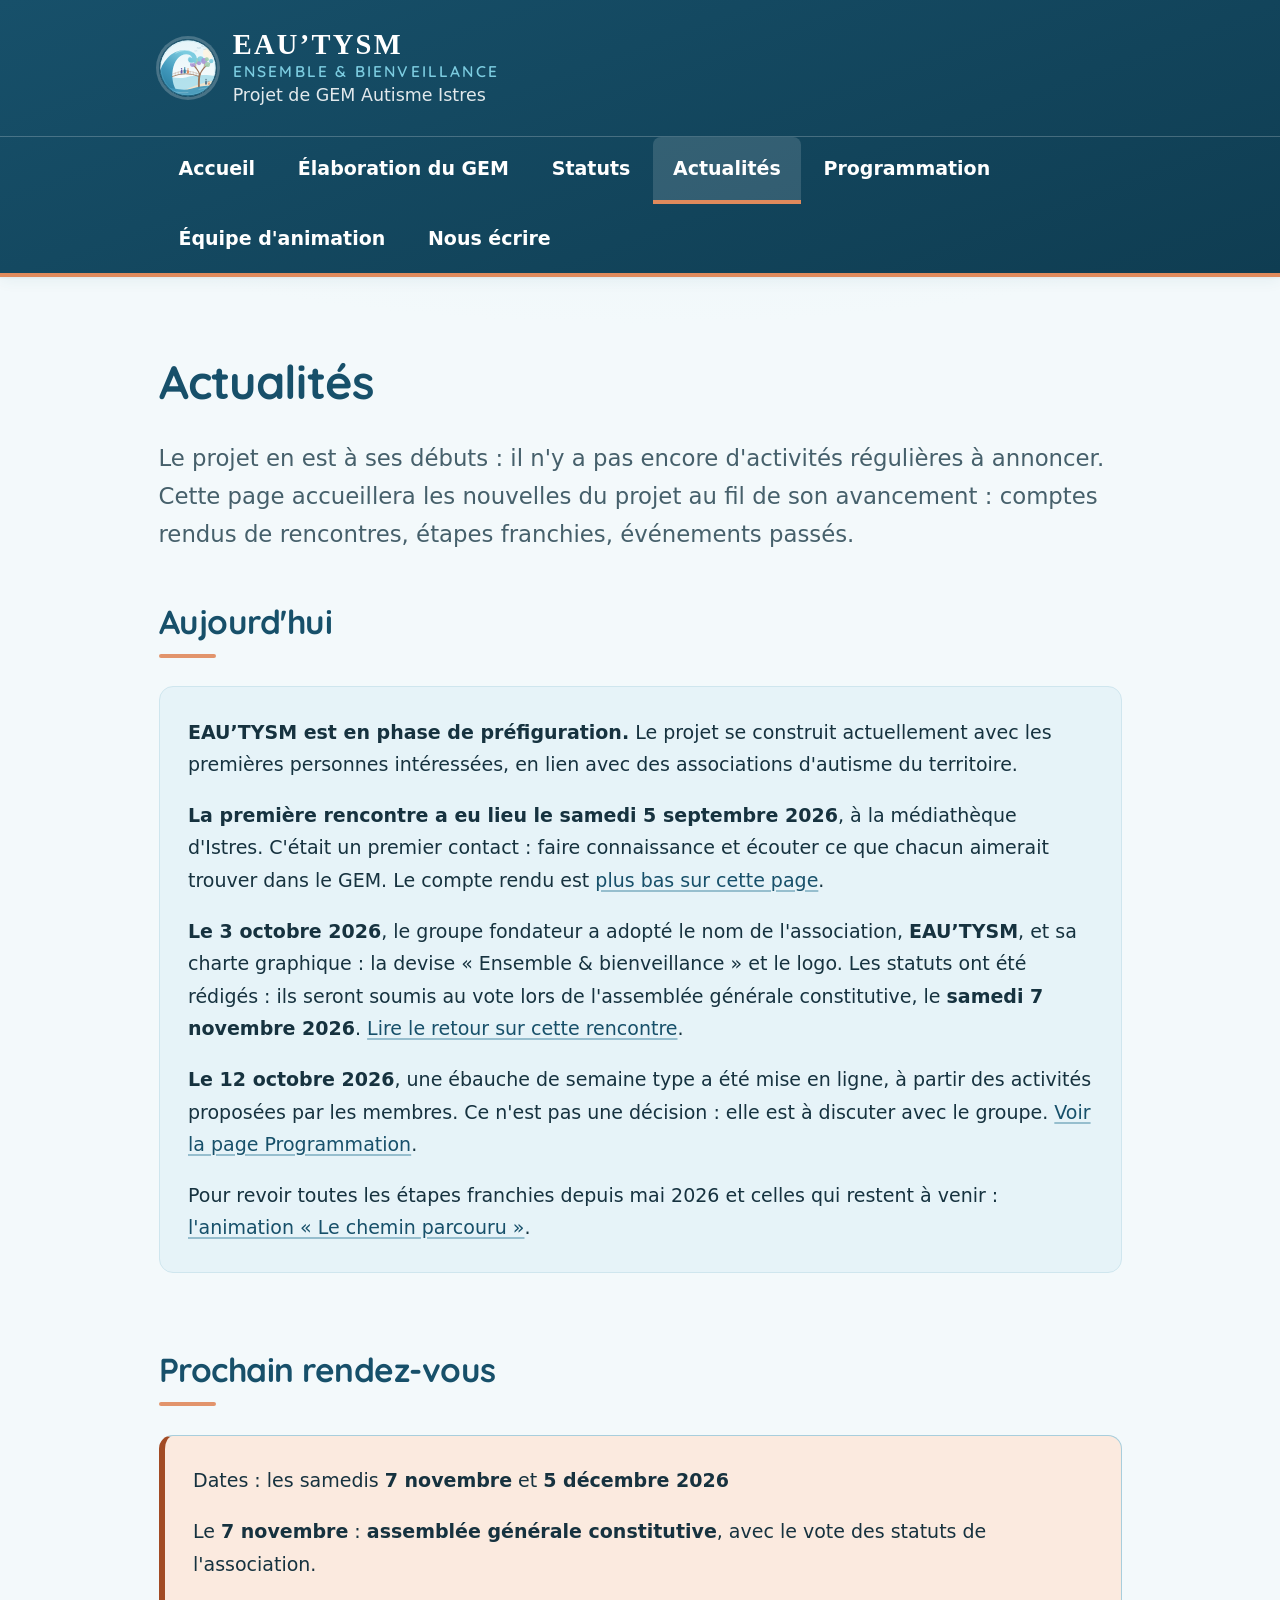
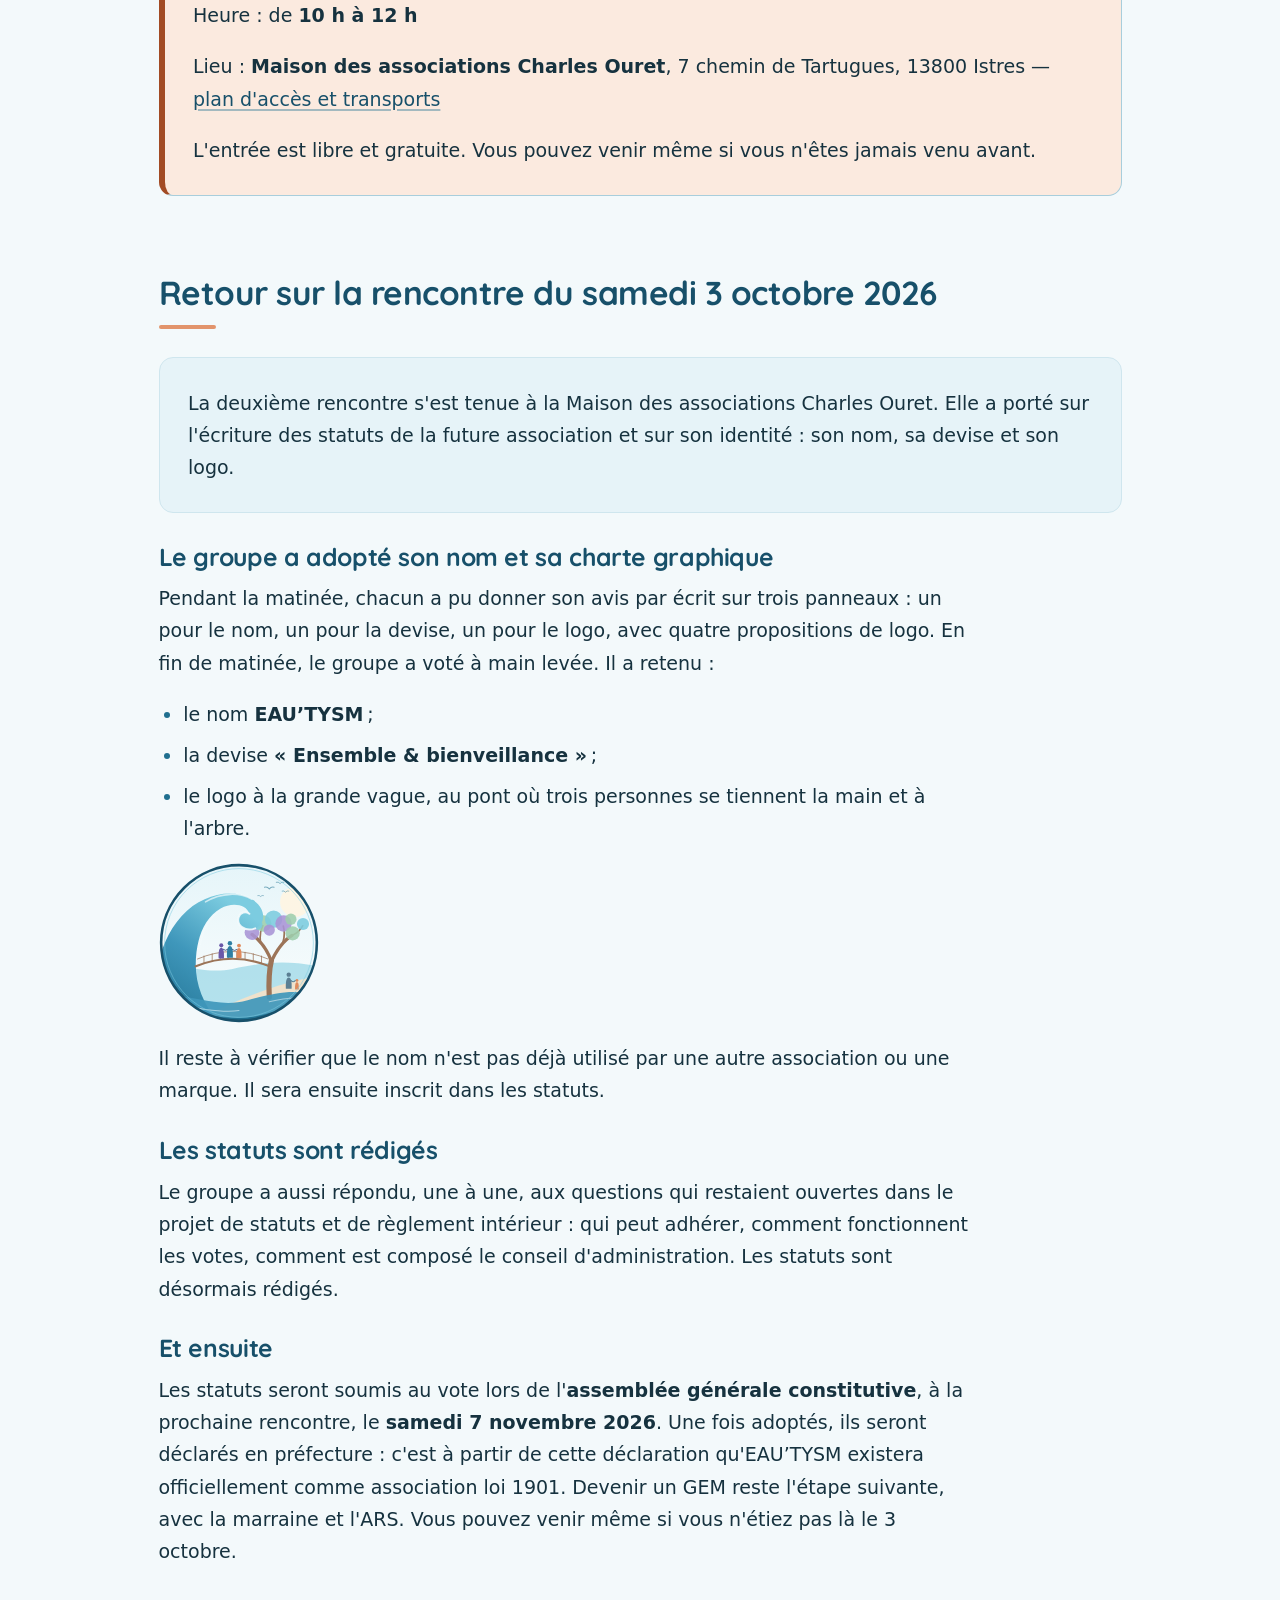
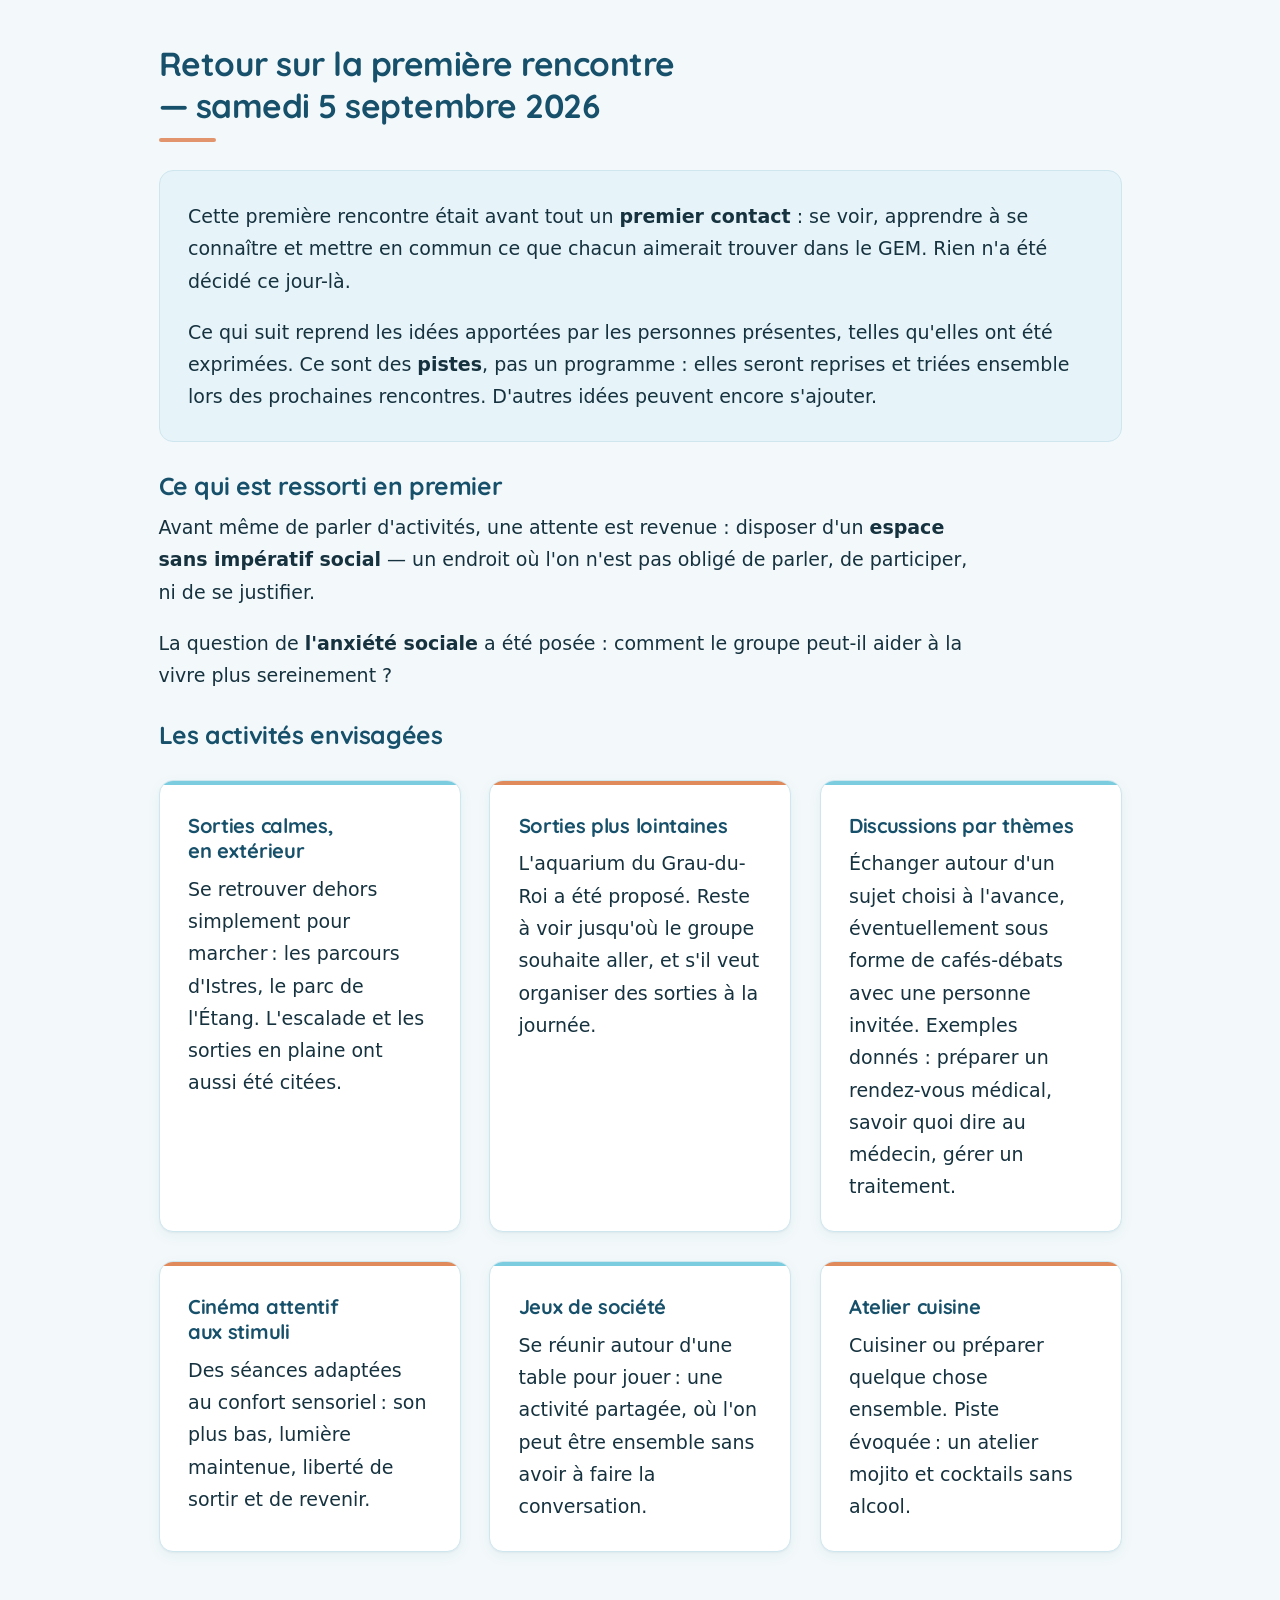
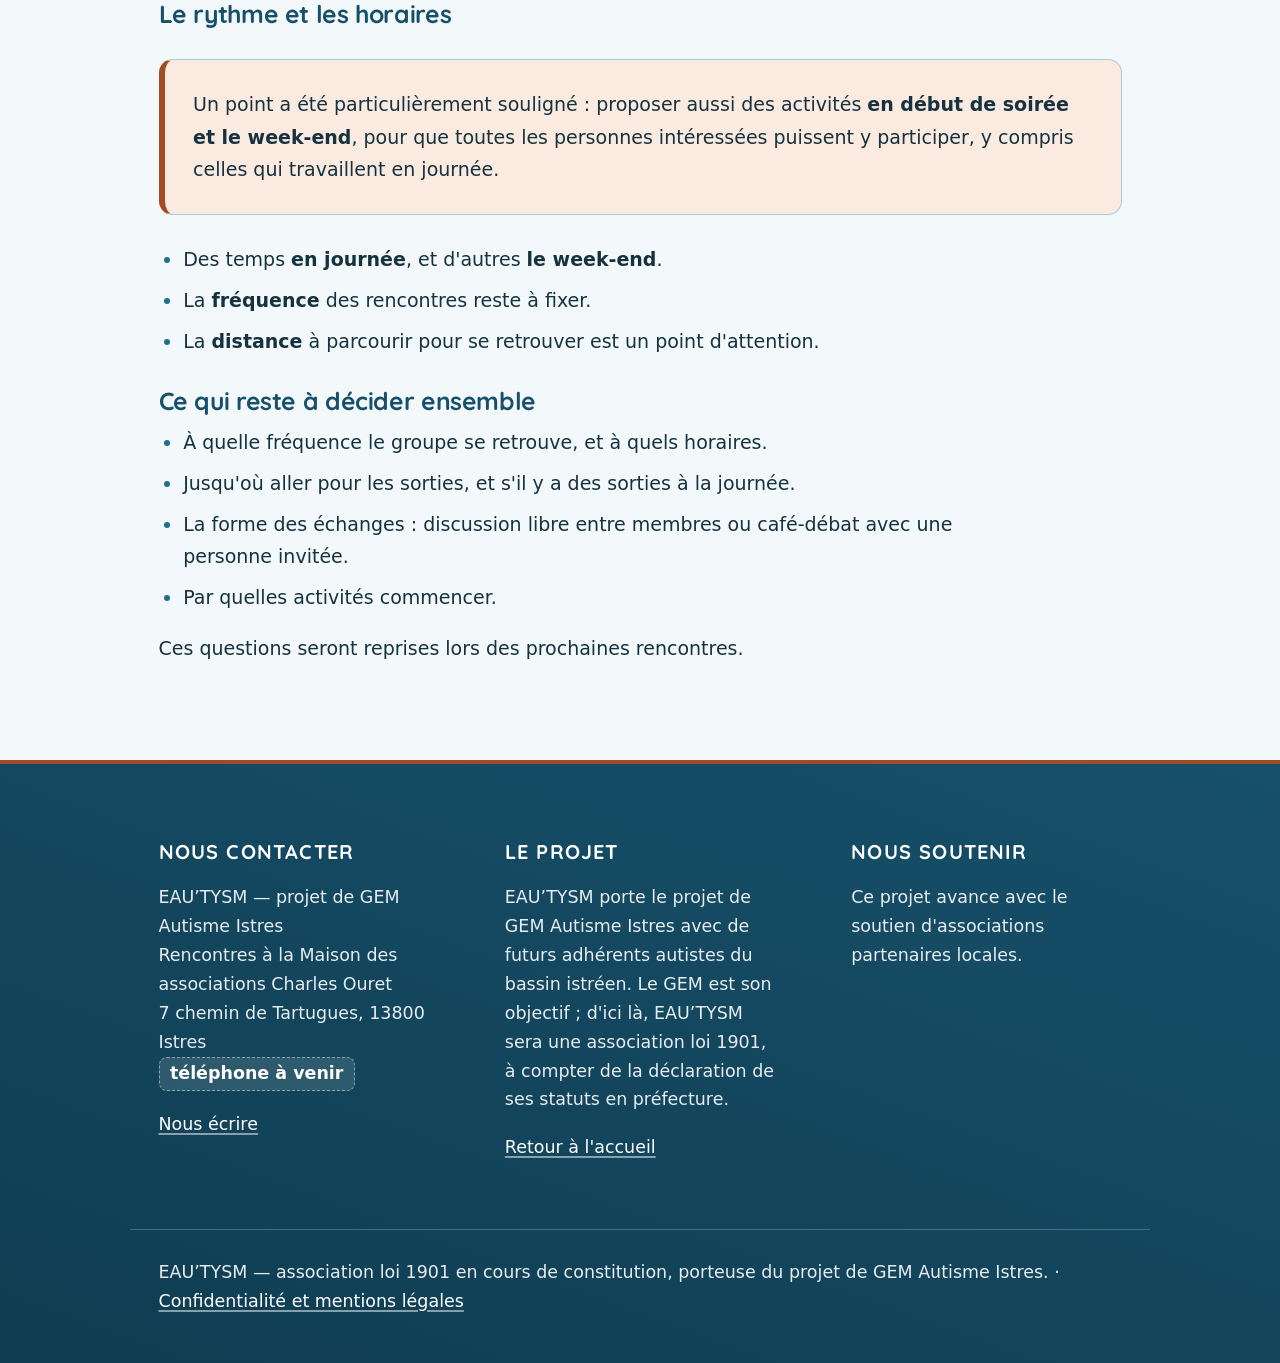
==== commit 64846f1a: "Le GEM présenté comme un objectif ; EAU’TYSM association loi 1901 à compter de la déclaration en pré" ====
--- a/actualites.html
+++ b/actualites.html
@@ -3,8 +3,8 @@
 <head>
   <meta charset="UTF-8">
   <meta name="viewport" content="width=device-width, initial-scale=1.0">
-  <title>Actualités — EAU’TYSM · GEM Autisme Istres</title>
-  <meta name="description" content="Suivez l'avancement du projet EAU’TYSM (GEM Autisme Istres) : rencontres, étapes franchies et prochains rendez-vous.">
+  <title>Actualités — EAU’TYSM · projet de GEM Autisme Istres</title>
+  <meta name="description" content="Suivez l'avancement du projet EAU’TYSM (projet de GEM Autisme Istres) : rencontres, étapes franchies et prochains rendez-vous.">
   <link rel="icon" href="assets/img/favicon.svg" type="image/svg+xml">
   <meta name="theme-color" content="#10475c">
   <link rel="stylesheet" href="css/style.css">
@@ -19,7 +19,7 @@
         <span>
           <span class="entete-nom">EAU’TYSM</span>
           <span class="entete-descriptif">Ensemble &amp; bienveillance</span>
-          <span class="entete-soustitre">GEM Autisme Istres — projet en préfiguration</span>
+          <span class="entete-soustitre">Projet de GEM Autisme Istres</span>
         </span>
       </a>
       <button class="bouton-menu" type="button" aria-expanded="false" aria-controls="menu-principal">
@@ -46,7 +46,7 @@
       <h1>Actualités</h1>
       <p class="intro">
         Le projet en est à ses débuts : il n'y a pas encore d'activités régulières à annoncer. Cette page
-        accueillera les nouvelles du GEM au fil de son avancement : comptes rendus de rencontres, étapes
+        accueillera les nouvelles du projet au fil de son avancement : comptes rendus de rencontres, étapes
         franchies, événements passés.
       </p>
 
@@ -137,8 +137,10 @@
         <h3>Et ensuite</h3>
         <p>
           Les statuts seront soumis au vote lors de l'<strong>assemblée générale constitutive</strong>,
-          à la prochaine rencontre, le <strong>samedi 7 novembre 2026</strong>. C'est elle qui créera
-          officiellement l'association. Vous pouvez venir même si vous n'étiez pas là le 3 octobre.
+          à la prochaine rencontre, le <strong>samedi 7 novembre 2026</strong>. Une fois adoptés, ils
+          seront déclarés en préfecture : c'est à partir de cette déclaration qu'EAU’TYSM existera
+          officiellement comme association loi 1901. Devenir un GEM reste l'étape suivante, avec la marraine
+          et l'ARS. Vous pouvez venir même si vous n'étiez pas là le 3 octobre.
         </p>
       </section>
 
@@ -250,7 +252,7 @@
     <div class="conteneur pied-grille">
       <div>
         <h2>Nous contacter</h2>
-        <p>EAU’TYSM — GEM Autisme Istres<br>
+        <p>EAU’TYSM — projet de GEM Autisme Istres<br>
         Rencontres à la Maison des associations Charles Ouret<br>
         7 chemin de Tartugues, 13800 Istres<br>
         <span class="a-completer">téléphone à venir</span></p>
@@ -258,7 +260,7 @@
       </div>
       <div>
         <h2>Le projet</h2>
-        <p>EAU’TYSM, le GEM Autisme d'Istres, est un projet en cours de construction, porté avec de futurs adhérents autistes du bassin istréen.</p>
+        <p>EAU’TYSM porte le projet de GEM Autisme Istres avec de futurs adhérents autistes du bassin istréen. Le GEM est son objectif ; d'ici là, EAU’TYSM sera une association loi 1901, à compter de la déclaration de ses statuts en préfecture.</p>
         <p><a href="index.html">Retour à l'accueil</a></p>
       </div>
       <div>
@@ -267,7 +269,7 @@
       </div>
     </div>
     <div class="conteneur pied-mentions">
-      <p>EAU’TYSM (GEM Autisme Istres) — Association loi 1901 en cours de constitution. · <a href="confidentialite.html">Confidentialité et mentions légales</a></p>
+      <p>EAU’TYSM — association loi 1901 en cours de constitution, porteuse du projet de GEM Autisme Istres. · <a href="confidentialite.html">Confidentialité et mentions légales</a></p>
     </div>
   </footer>
 
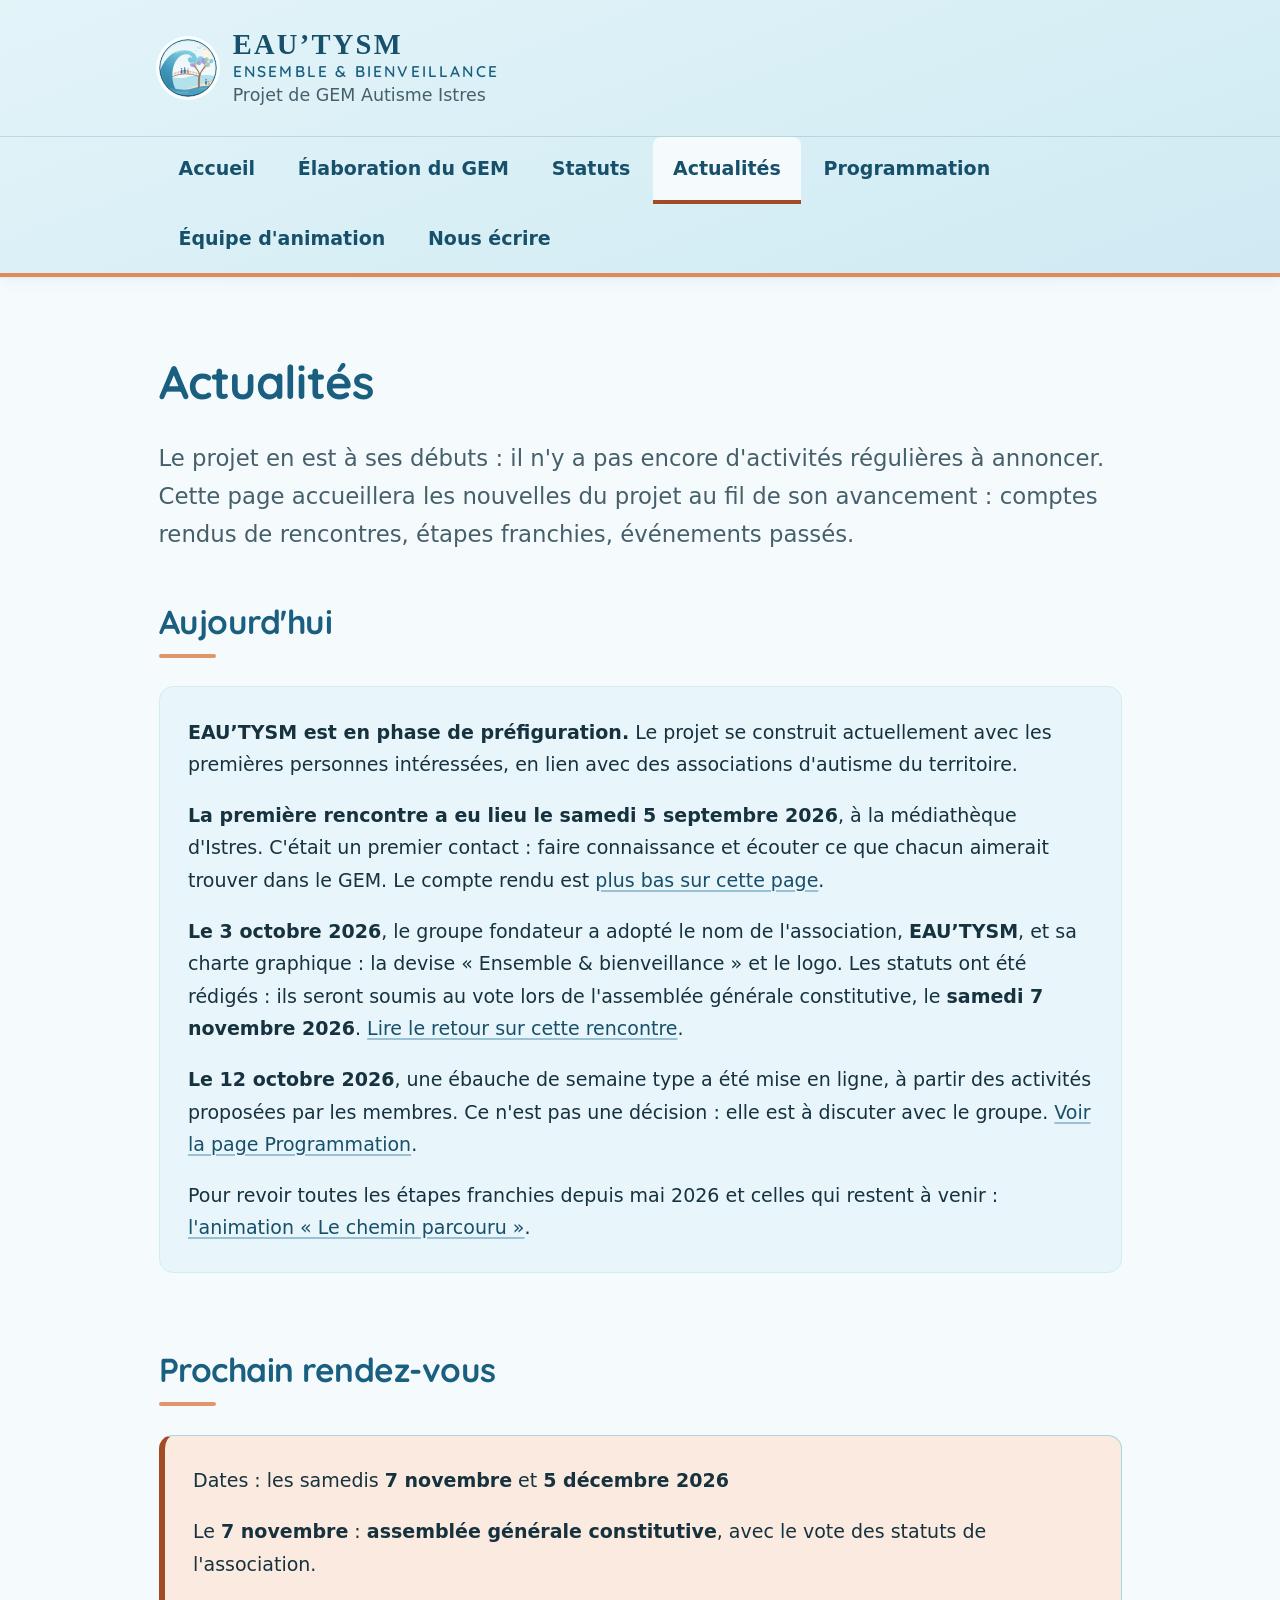
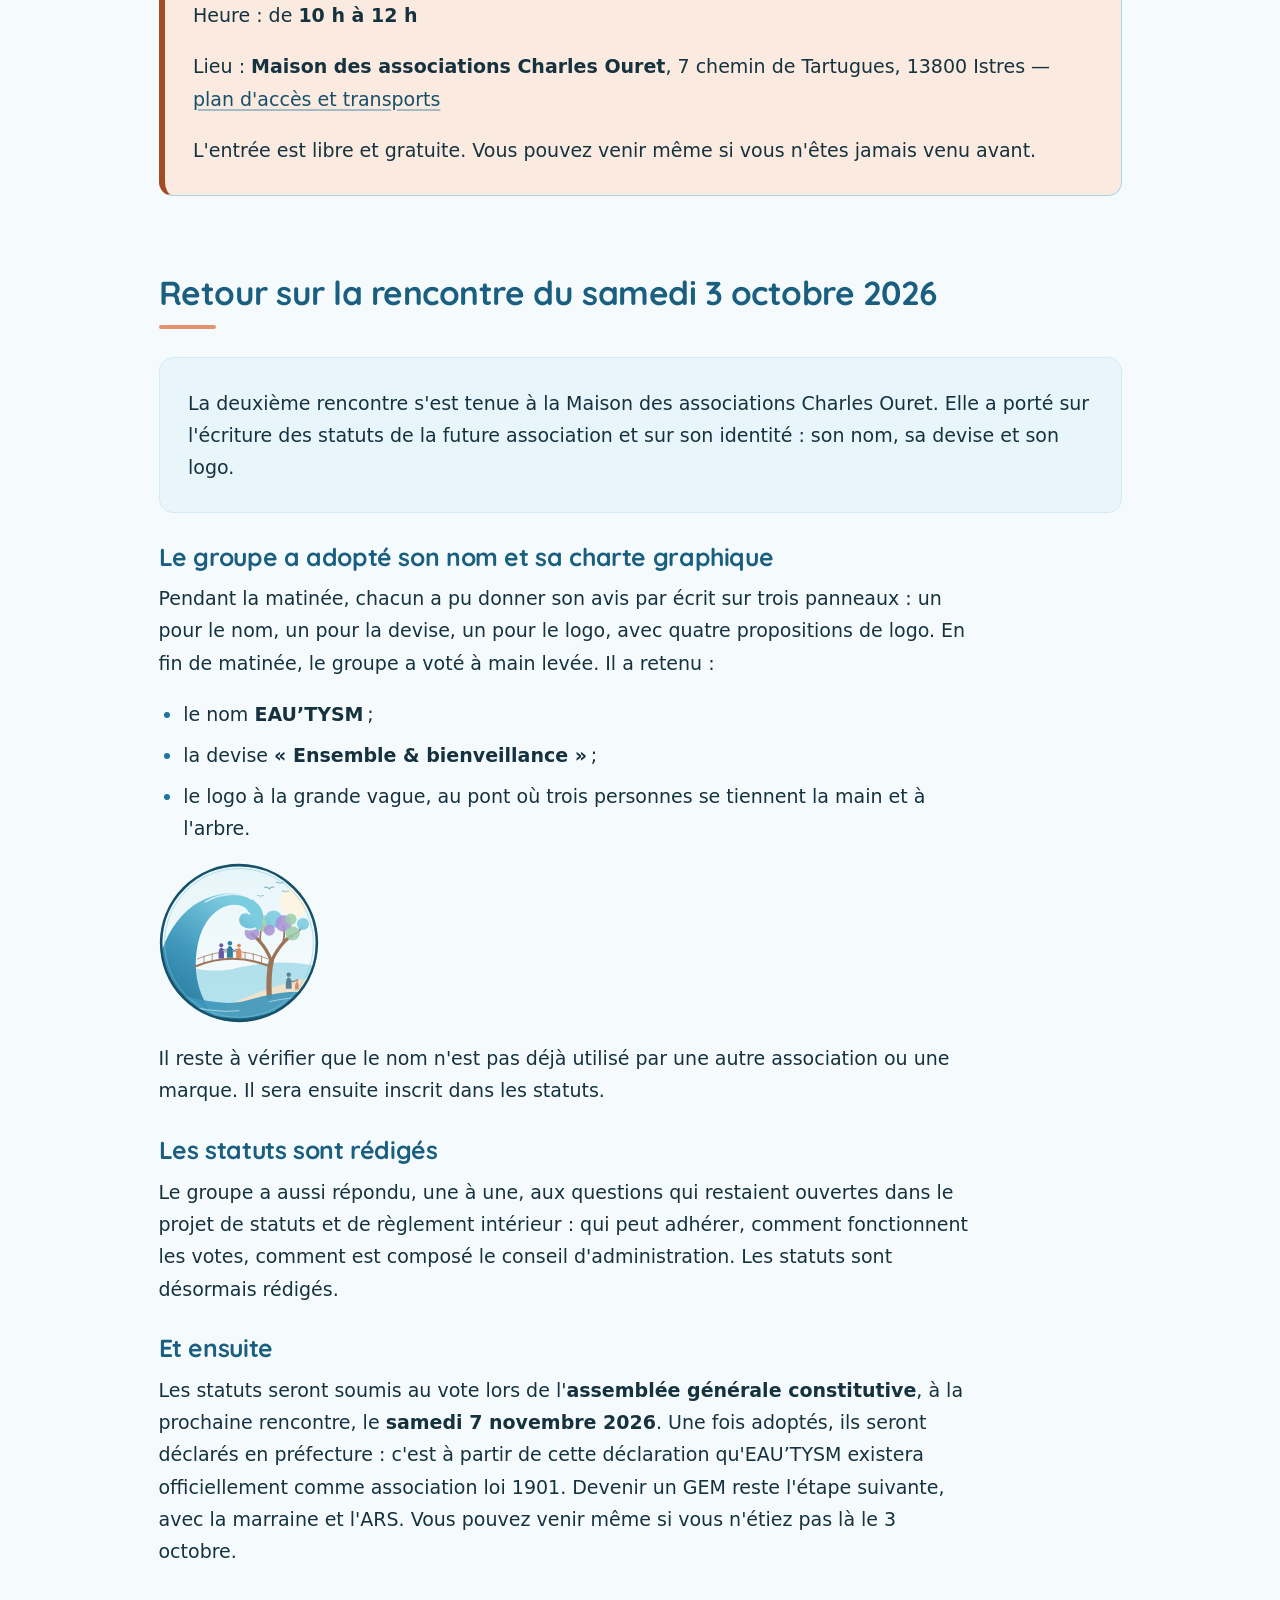
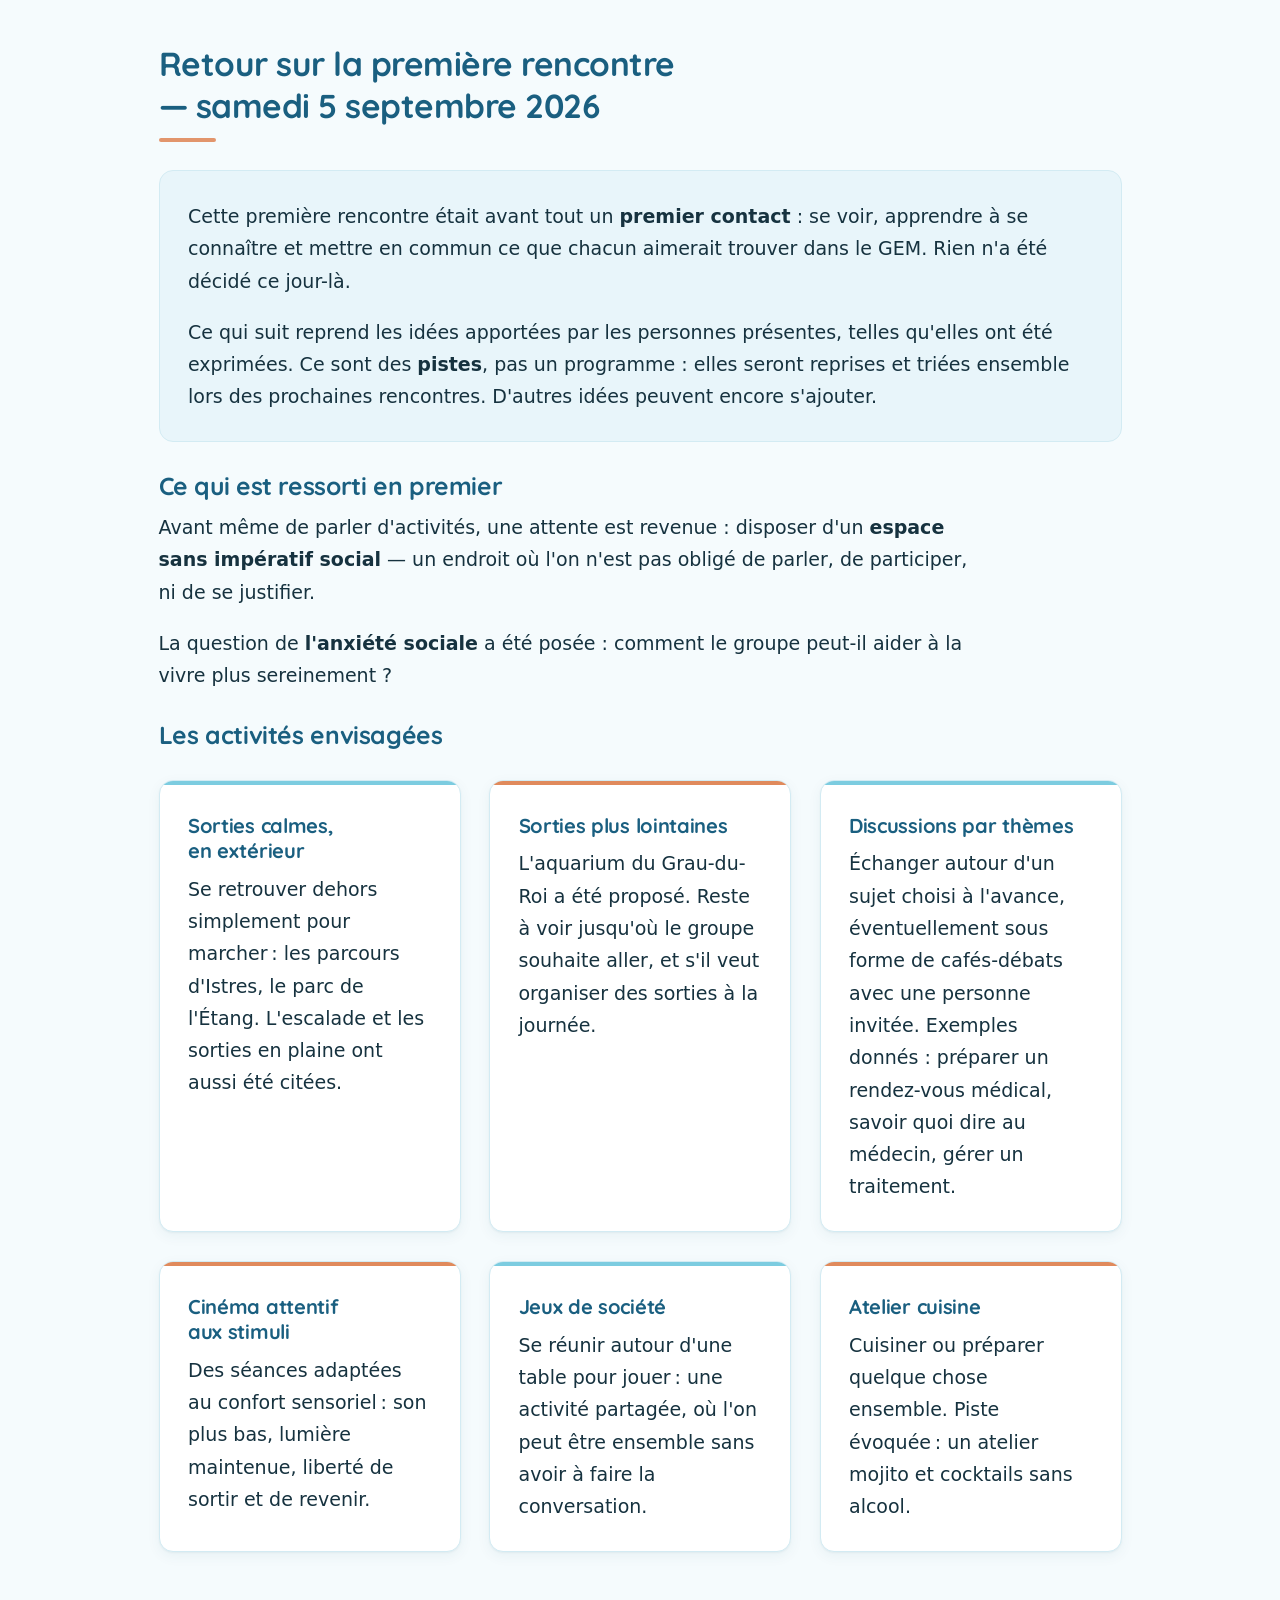
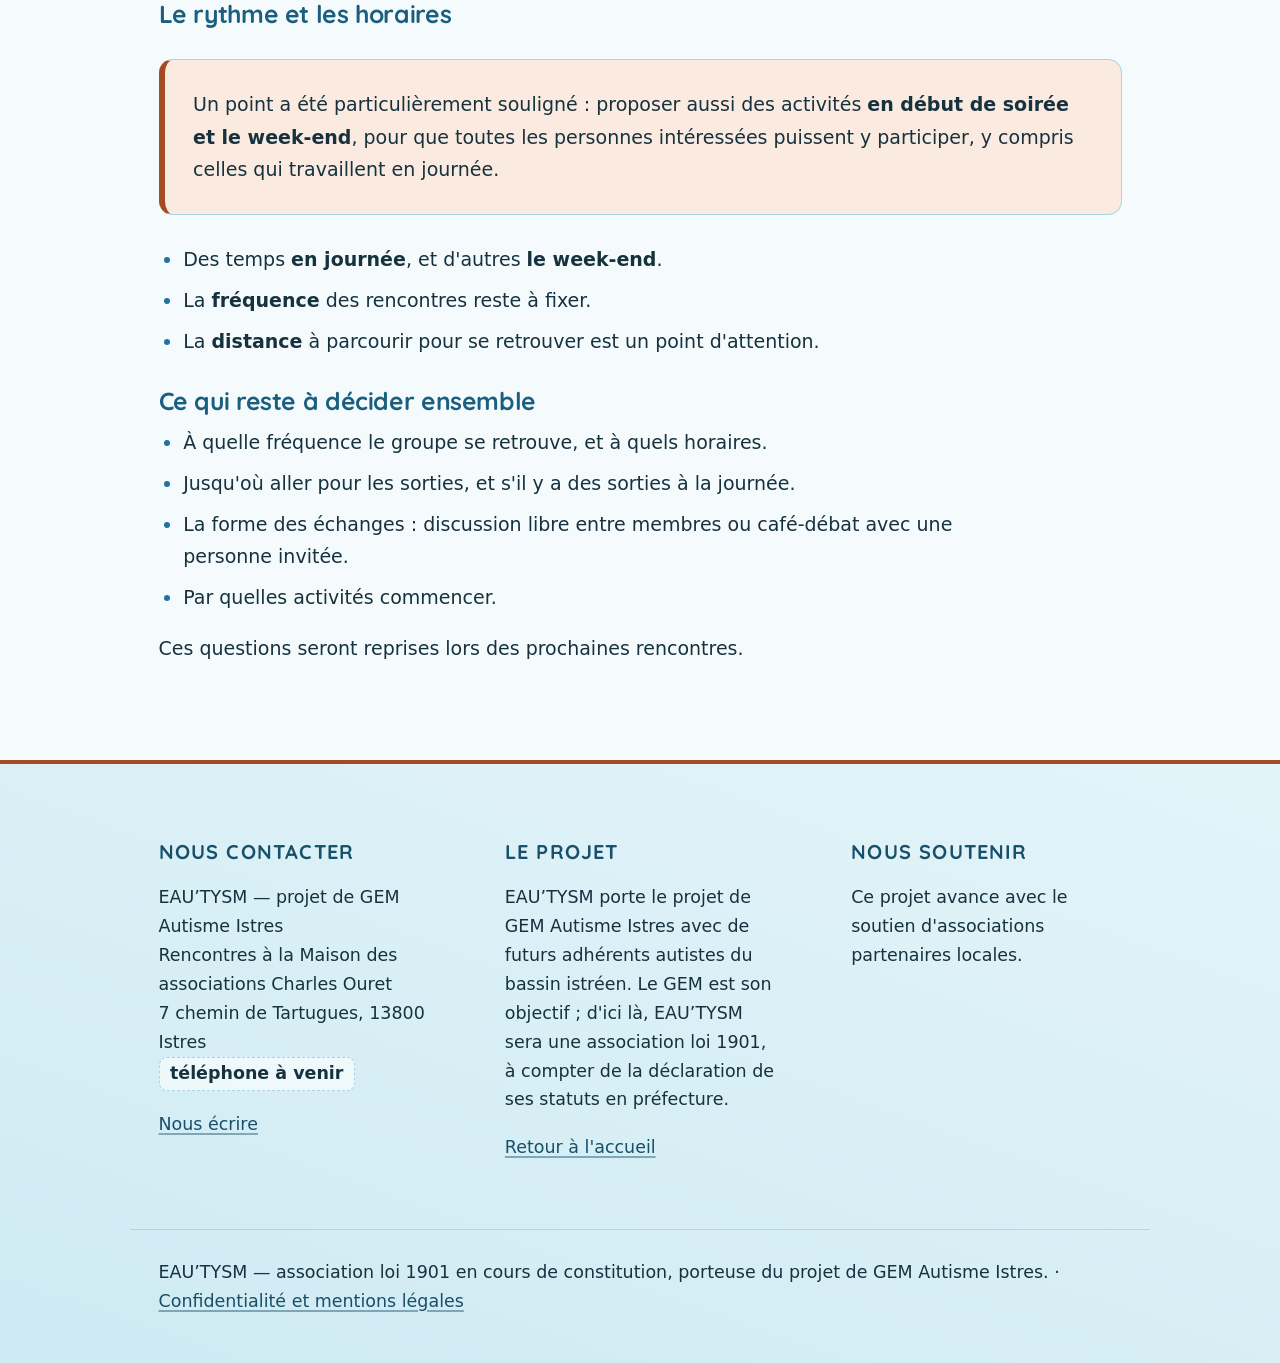
==== commit cd2e8dc7: "Couleur de la barre mobile accordée à l'en-tête ciel clair" ====
--- a/actualites.html
+++ b/actualites.html
@@ -6,7 +6,7 @@
   <title>Actualités — EAU’TYSM · projet de GEM Autisme Istres</title>
   <meta name="description" content="Suivez l'avancement du projet EAU’TYSM (projet de GEM Autisme Istres) : rencontres, étapes franchies et prochains rendez-vous.">
   <link rel="icon" href="assets/img/favicon.svg" type="image/svg+xml">
-  <meta name="theme-color" content="#10475c">
+  <meta name="theme-color" content="#e3f4f9">
   <link rel="stylesheet" href="css/style.css">
 </head>
 <body>
--- a/css/style.css
+++ b/css/style.css
@@ -46,23 +46,29 @@
      versions assombries garantissent AA (l'orange du logo ne monte qu'à
      2,6:1 sur fond clair : il ne porte jamais de texte).
      Contrastes vérifiés AA, voir CLAUDE.md § 5. */
-  --couleur-fond: #f3f9fb;
-  --couleur-fond-alt: #e6f3f8;
+  --couleur-fond: #f5fbfd;
+  --couleur-fond-alt: #e8f5fa;
   --couleur-fond-creme: #ffffff;
   --couleur-texte: #16323f;
   --couleur-texte-doux: #46606b;
-  --couleur-primaire: #1f6f8f;
-  --couleur-primaire-fonce: #17506a;
-  --couleur-primaire-profond: #0f3d52;
+  --couleur-primaire: #2273a0;
+  --couleur-primaire-fonce: #1a5f80;
+  --couleur-primaire-profond: #17506a;
   --couleur-primaire-clair: #7ccce0;
   --couleur-accent: #a24b24;
   --couleur-accent-clair: #e08a5c;
   --couleur-accent-fond: #fbeadf;
-  --couleur-primaire-fond: #e6f3f8;
-  --couleur-bordure: #cfe6ee;
-  --couleur-bordure-forte: #a8cedc;
+  --couleur-primaire-fond: #e3f4f9;
+  --couleur-bordure: #d3ebf3;
+  --couleur-bordure-forte: #a8d5e4;
   --couleur-blanc: #ffffff;
   --couleur-lien-visite: #17506a;
+
+  /* Fonds des grands aplats (en-tête, bandeau d'accueil, pied de page) :
+     ciel clair du logo vers azur pâle, texte en bleu foncé (30/10/2026,
+     à la place des anciens dégradés bleu profond). */
+  --couleur-ciel: #e3f4f9;
+  --couleur-ciel-moyen: #cfeaf3;
 
   /* Couleurs brutes du logo — aplats décoratifs uniquement, jamais de texte
      (sauf l'azur, lisible sur les fonds bleus profonds de l'en-tête) */
@@ -251,7 +257,7 @@
   color: var(--couleur-lien-visite);
   text-decoration-thickness: 2px;
   text-underline-offset: 3px;
-  text-decoration-color: rgba(31, 111, 143, 0.4);
+  text-decoration-color: rgba(34, 115, 160, 0.4);
   transition: color var(--transition-douce), text-decoration-color var(--transition-douce);
 }
 
@@ -304,13 +310,13 @@
 /* 5. En-tête et navigation
    -------------------------------------------------------------------- */
 .entete {
-  background-color: var(--couleur-primaire-fonce);
+  background-color: var(--couleur-ciel);
   background-image: linear-gradient(
     160deg,
-    var(--couleur-primaire-fonce) 0%,
-    var(--couleur-primaire-profond) 100%
+    var(--couleur-ciel) 0%,
+    var(--couleur-ciel-moyen) 100%
   );
-  color: var(--couleur-blanc);
+  color: var(--couleur-primaire-profond);
   border-bottom: 4px solid var(--couleur-orange);
   box-shadow: var(--ombre-douce);
 }
@@ -331,12 +337,12 @@
   align-items: center;
   gap: 0.85rem;
   text-decoration: none;
-  color: var(--couleur-blanc);
+  color: var(--couleur-primaire-profond);
   border-radius: var(--rayon-petit);
 }
 
 .entete-identite:hover {
-  color: var(--couleur-blanc);
+  color: var(--couleur-primaire-profond);
 }
 
 .entete-logo {
@@ -345,8 +351,8 @@
   flex-shrink: 0;
   display: block;
   border-radius: 50%;
-  /* Halo clair : détache le logo du dégradé bleu de l'en-tête */
-  box-shadow: 0 0 0 3px rgba(255, 255, 255, 0.22);
+  /* Halo blanc : détache le logo du fond ciel de l'en-tête */
+  box-shadow: 0 0 0 3px rgba(255, 255, 255, 0.85);
 }
 
 /* Nom de l'association : capitales à empattements, comme sur le logo */
@@ -367,7 +373,7 @@
   line-height: 1.5;
   letter-spacing: 0.14em;
   text-transform: uppercase;
-  color: var(--couleur-azur);
+  color: var(--couleur-primaire-fonce);
 }
 
 .entete-soustitre {
@@ -375,16 +381,16 @@
   font-size: var(--texte-sm);
   font-weight: 400;
   line-height: 1.4;
-  color: rgba(255, 255, 255, 0.88);
+  color: var(--couleur-texte-doux);
 }
 
 .bouton-menu {
   display: inline-flex;
   align-items: center;
   gap: 0.45rem;
-  background: rgba(255, 255, 255, 0.08);
-  border: 2px solid rgba(255, 255, 255, 0.7);
-  color: var(--couleur-blanc);
+  background: rgba(255, 255, 255, 0.55);
+  border: 2px solid var(--couleur-primaire-fonce);
+  color: var(--couleur-primaire-profond);
   padding: 0.5rem 0.9rem;
   border-radius: 999px;
   font-family: inherit;
@@ -395,11 +401,11 @@
 }
 
 .bouton-menu:hover {
-  background: rgba(255, 255, 255, 0.18);
+  background: rgba(255, 255, 255, 0.9);
 }
 
 .navigation {
-  border-top: 1px solid rgba(255, 255, 255, 0.22);
+  border-top: 1px solid rgba(23, 80, 106, 0.16);
 }
 
 .navigation-liste {
@@ -421,7 +427,7 @@
 
 .navigation-liste a {
   display: block;
-  color: var(--couleur-blanc);
+  color: var(--couleur-primaire-profond);
   text-decoration: none;
   font-weight: 600;
   padding: 0.7rem var(--espace-sm);
@@ -431,38 +437,38 @@
 
 .navigation-liste a:hover,
 .navigation-liste a:focus {
-  background-color: rgba(255, 255, 255, 0.14);
-  color: var(--couleur-blanc);
+  background-color: rgba(255, 255, 255, 0.6);
+  color: var(--couleur-primaire-profond);
 }
 
 .navigation-liste a[aria-current="page"] {
-  border-left-color: var(--couleur-accent-clair);
+  border-left-color: var(--couleur-accent);
   font-weight: 700;
-  background-color: rgba(255, 255, 255, 0.12);
+  background-color: rgba(255, 255, 255, 0.75);
 }
 
 /* 6. Pied de page
    -------------------------------------------------------------------- */
 .pied {
   flex-shrink: 0;
-  background-color: var(--couleur-primaire-fonce);
+  background-color: var(--couleur-ciel);
   background-image: linear-gradient(
     200deg,
-    var(--couleur-primaire-fonce) 0%,
-    var(--couleur-primaire-profond) 100%
+    var(--couleur-ciel) 0%,
+    var(--couleur-ciel-moyen) 100%
   );
-  color: var(--couleur-blanc);
+  color: var(--couleur-texte);
   border-top: 4px solid var(--couleur-accent);
   padding: var(--espace-xl) 0 var(--espace-lg);
 }
 
 .pied a {
-  color: var(--couleur-blanc);
-  text-decoration-color: rgba(255, 255, 255, 0.5);
+  color: var(--couleur-primaire-profond);
+  text-decoration-color: rgba(23, 80, 106, 0.45);
 }
 
 .pied a:hover {
-  color: var(--couleur-blanc);
+  color: var(--couleur-primaire-profond);
   text-decoration-color: currentColor;
 }
 
@@ -473,7 +479,7 @@
 }
 
 .pied h2 {
-  color: var(--couleur-blanc);
+  color: var(--couleur-primaire-profond);
   font-size: 1.05rem;
   text-transform: uppercase;
   letter-spacing: 0.06em;
@@ -485,23 +491,23 @@
 }
 
 .pied p {
-  color: rgba(255, 255, 255, 0.9);
+  color: var(--couleur-texte);
   font-size: var(--texte-sm);
   line-height: 1.65;
 }
 
 .pied .a-completer {
-  background-color: rgba(255, 255, 255, 0.12);
-  border-color: rgba(255, 255, 255, 0.45);
-  color: var(--couleur-blanc);
+  background-color: rgba(255, 255, 255, 0.6);
+  border-color: var(--couleur-bordure-forte);
+  color: var(--couleur-texte);
 }
 
 .pied-mentions {
   margin-top: var(--espace-lg);
   padding-top: var(--espace-md);
-  border-top: 1px solid rgba(255, 255, 255, 0.22);
+  border-top: 1px solid rgba(23, 80, 106, 0.16);
   font-size: var(--texte-sm);
-  color: rgba(255, 255, 255, 0.85);
+  color: var(--couleur-texte-doux);
 }
 
 .pied-mentions p {
@@ -765,7 +771,7 @@
   justify-content: center;
   font-size: 1.3rem;
   color: var(--couleur-blanc);
-  box-shadow: 0 0 0 4px rgba(31, 111, 143, 0.12);
+  box-shadow: 0 0 0 4px rgba(34, 115, 160, 0.12);
 }
 
 .icone-cercle svg {
@@ -1364,8 +1370,8 @@
 
   .navigation-liste a[aria-current="page"] {
     border-left-color: transparent;
-    border-bottom-color: var(--couleur-accent-clair);
-    background-color: rgba(255, 255, 255, 0.14);
+    border-bottom-color: var(--couleur-accent);
+    background-color: rgba(255, 255, 255, 0.75);
   }
 
   .grille-cartes {
@@ -1493,13 +1499,14 @@
   padding: var(--espace-lg) var(--espace-md);
   margin-bottom: var(--espace-lg);
   border-radius: calc(var(--rayon-bordure) + 6px);
-  background-color: var(--couleur-primaire-fonce);
+  background-color: var(--couleur-ciel);
   background-image: linear-gradient(
     150deg,
-    var(--couleur-primaire-fonce) 0%,
-    var(--couleur-primaire-profond) 100%
+    var(--couleur-ciel) 0%,
+    var(--couleur-ciel-moyen) 100%
   );
-  color: var(--couleur-blanc);
+  color: var(--couleur-primaire-profond);
+  border: 1px solid var(--couleur-bordure);
   box-shadow: var(--ombre-douce);
 }
 
@@ -1508,7 +1515,7 @@
   height: 118px;
   flex-shrink: 0;
   border-radius: 50%;
-  box-shadow: 0 0 0 4px rgba(255, 255, 255, 0.18);
+  box-shadow: 0 0 0 4px rgba(255, 255, 255, 0.85);
 }
 
 .bandeau-marque-texte {
@@ -1534,7 +1541,7 @@
   letter-spacing: 0.16em;
   text-transform: uppercase;
   margin-top: 0.5rem;
-  color: var(--couleur-azur);
+  color: var(--couleur-primaire-fonce);
 }
 
 .bandeau-marque-descriptif {
@@ -1542,7 +1549,7 @@
   font-size: var(--texte-sm);
   line-height: 1.5;
   margin-top: 0.6rem;
-  color: rgba(255, 255, 255, 0.92);
+  color: var(--couleur-texte);
 }
 
 @media (min-width: 600px) {
@@ -1560,15 +1567,9 @@
   }
 }
 
-/* Sur les fonds bleus profonds (en-tête, pied, bandeau de marque), l'orange
-   assombri du focus ne se détache plus : on y reprend l'orange vif du logo,
-   qui garde un contraste suffisant sur ces fonds. */
-.entete a:focus-visible,
-.entete button:focus-visible,
-.pied a:focus-visible,
-.bandeau-marque a:focus-visible {
-  outline-color: var(--couleur-orange);
-}
+/* En-tête, pied et bandeau de marque sont sur fond ciel clair depuis le
+   30/10/2026 : le contour de focus y garde l'orange assombri commun à tout
+   le site (l'orange vif n'y aurait pas assez de contraste). */
 
 /* En-tête compact sur petit écran : la devise y prendrait une troisième
    ligne sans rien ajouter — elle reste affichée sur le bandeau d'accueil. */
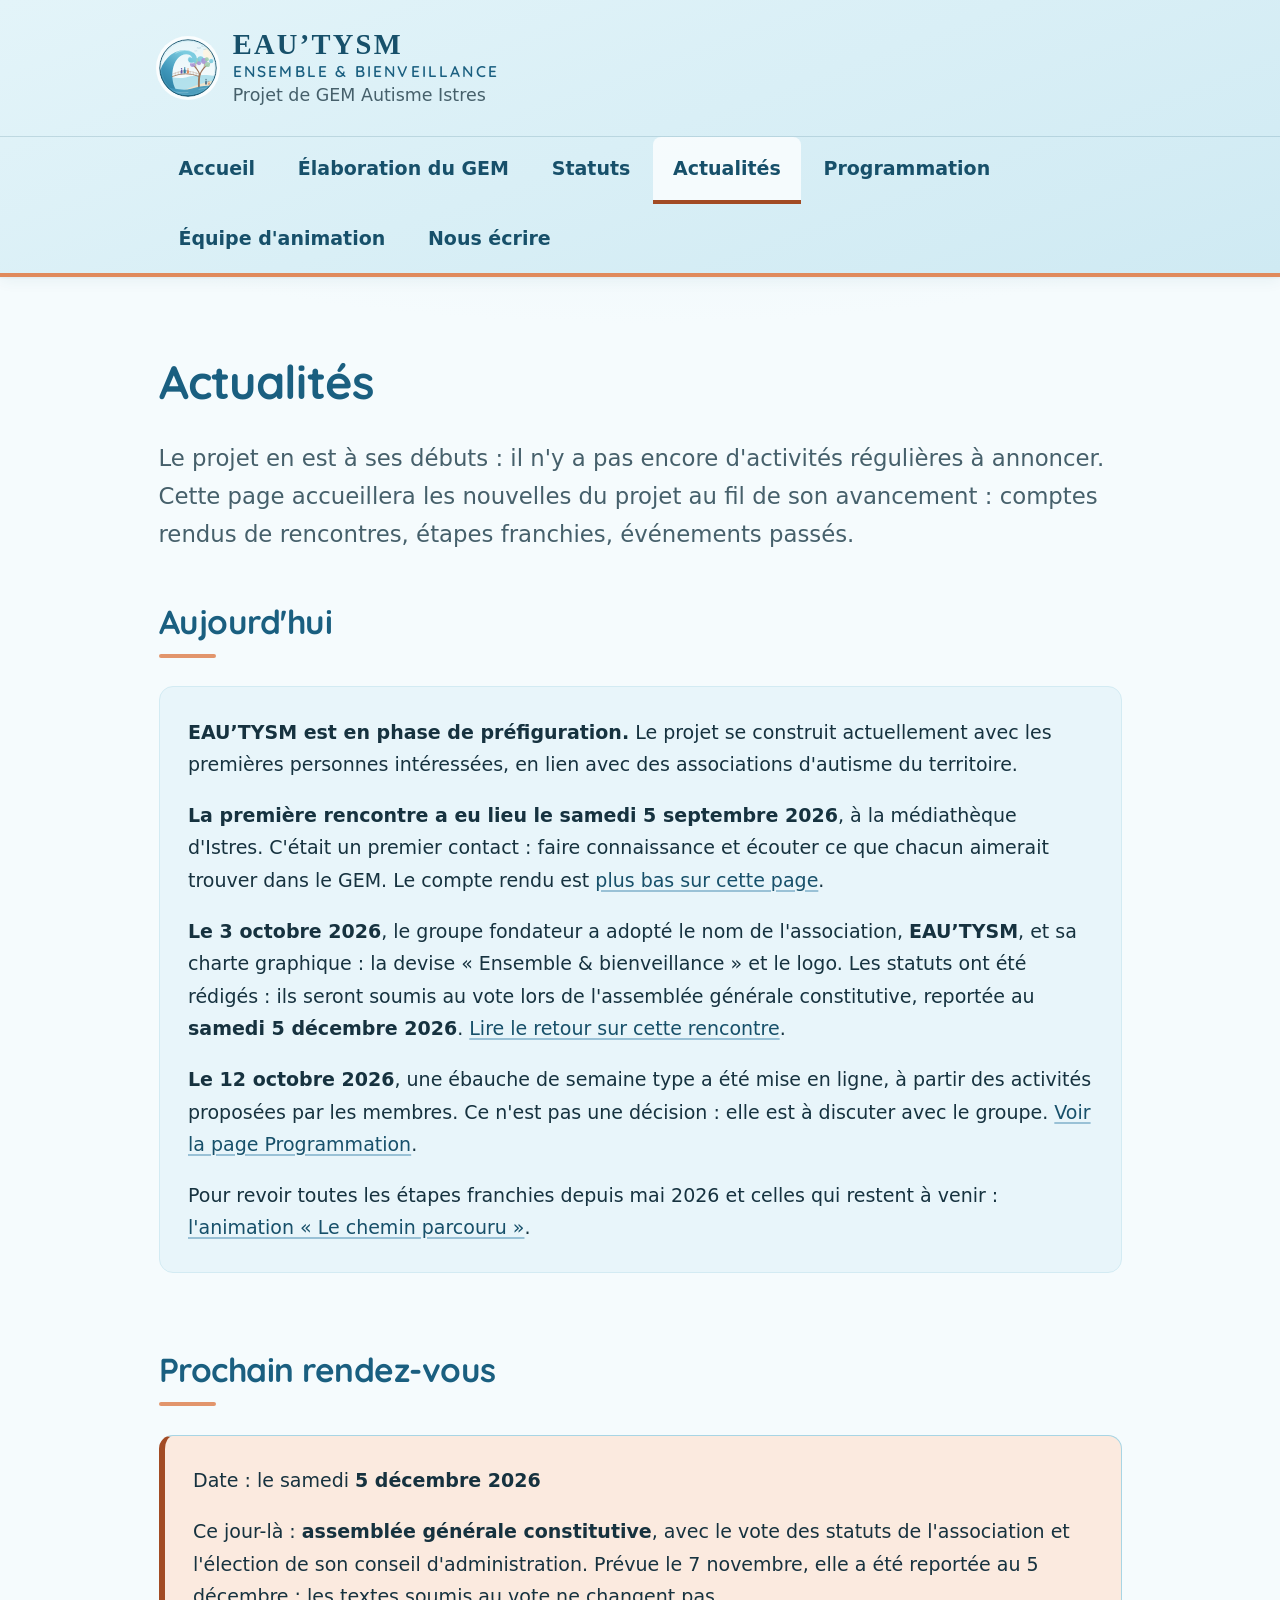
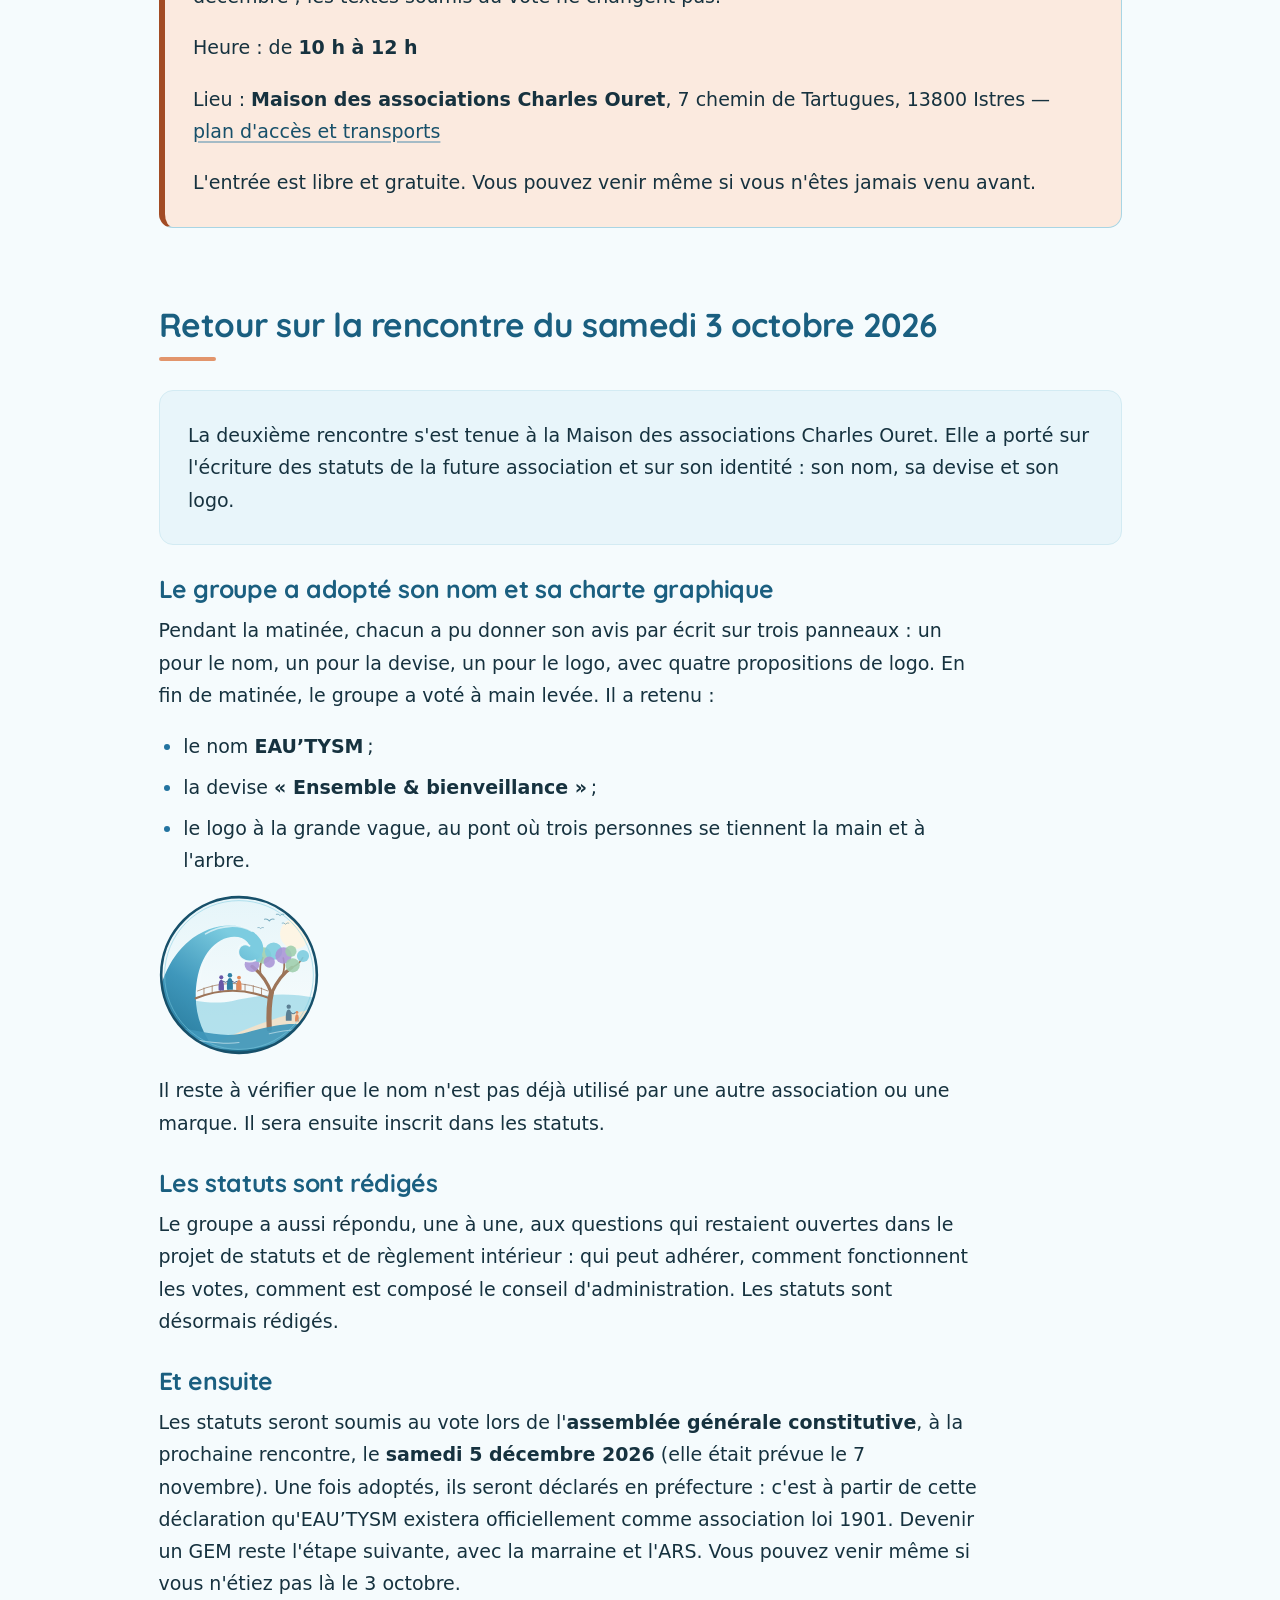
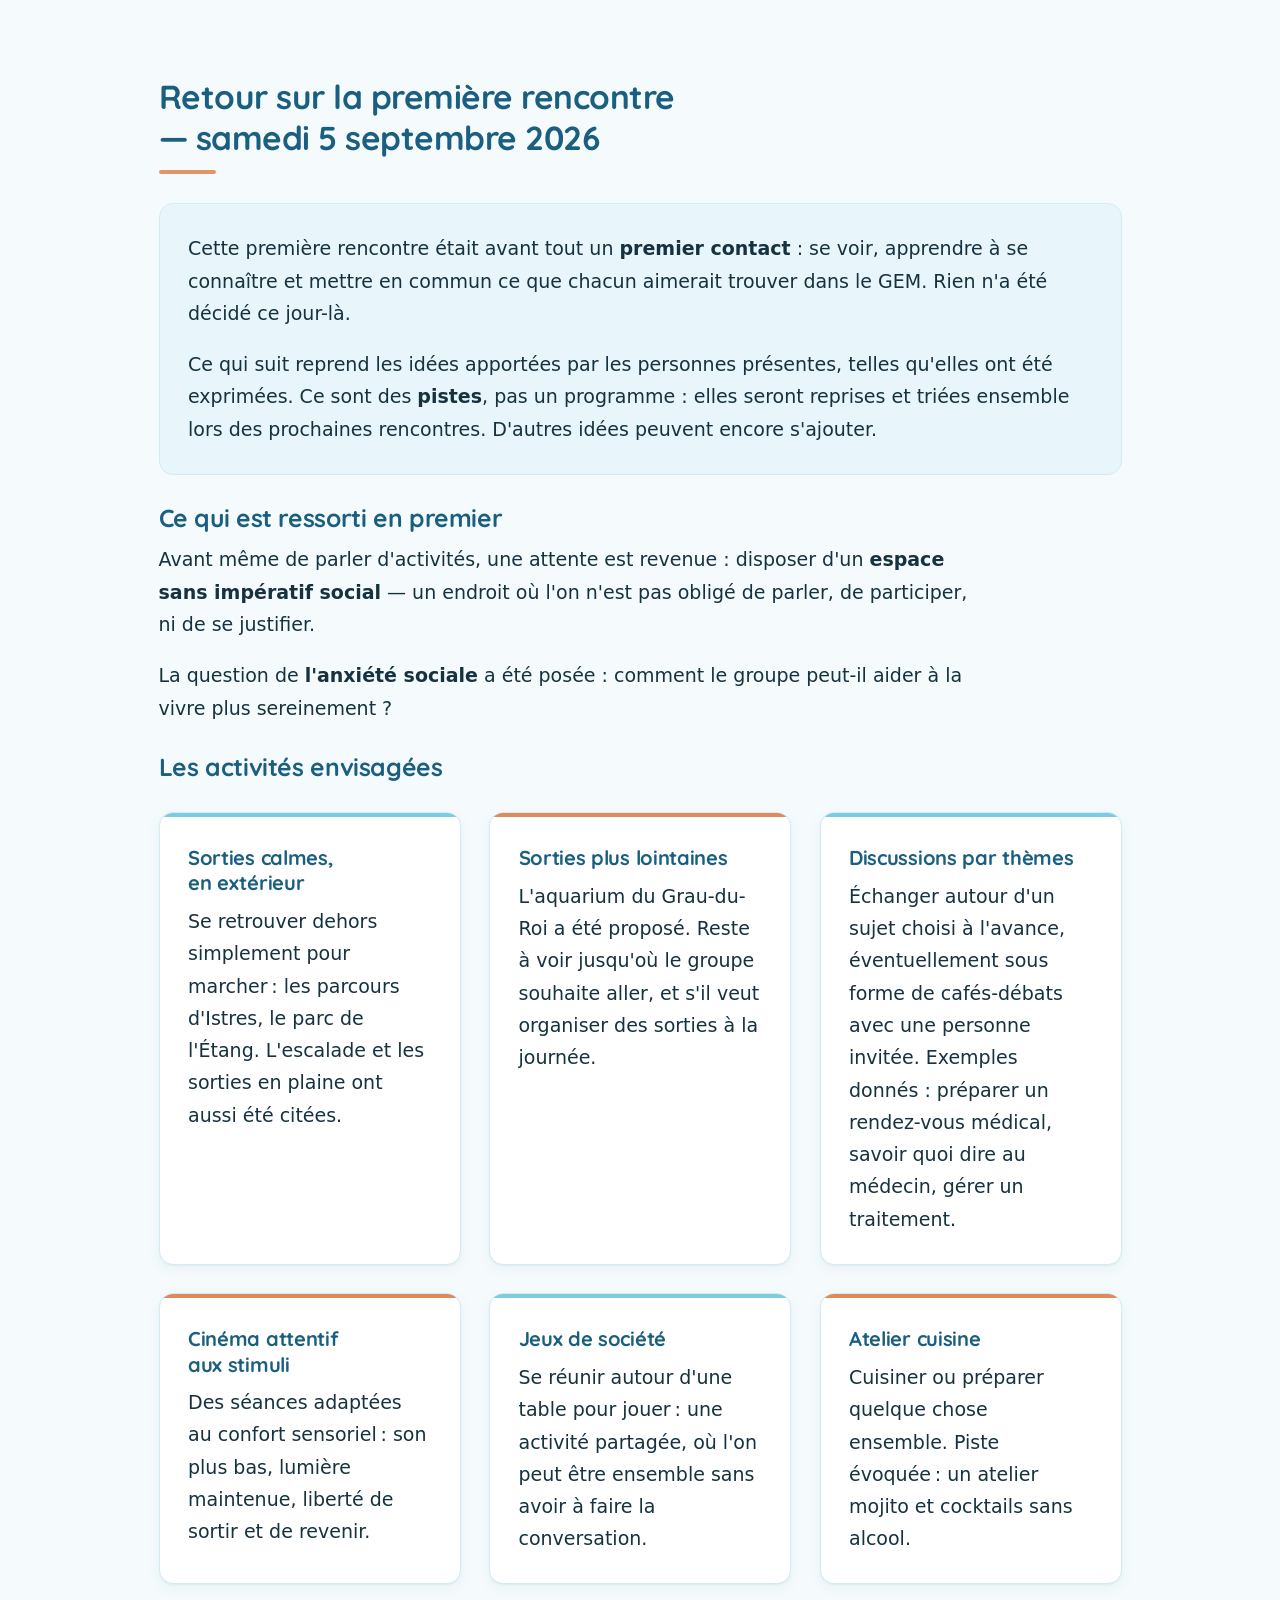
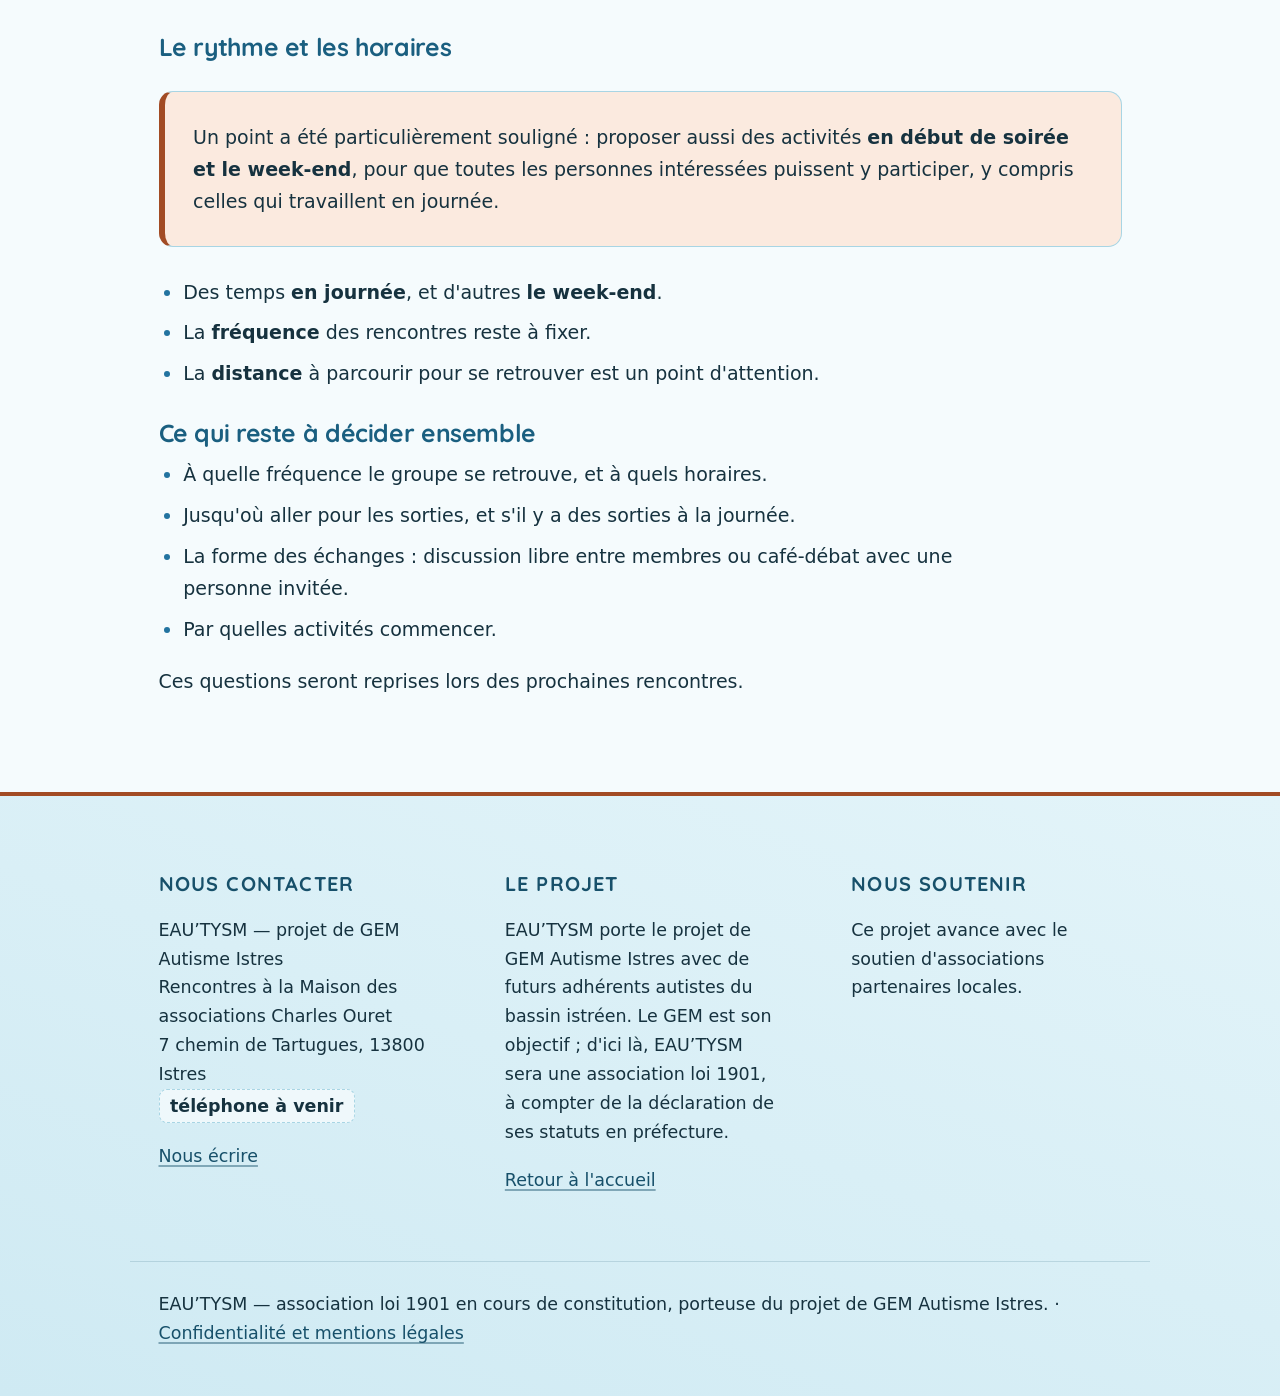
==== commit 857fe4b1: "AG constitutive reportée au samedi 5 décembre 2026 (7 pages)" ====
--- a/actualites.html
+++ b/actualites.html
@@ -68,7 +68,7 @@
             <strong>Le 3 octobre 2026</strong>, le groupe fondateur a adopté le nom de l'association,
             <strong>EAU’TYSM</strong>, et sa charte graphique : la devise « Ensemble &amp; bienveillance »
             et le logo. Les statuts ont été rédigés : ils seront soumis au vote lors de l'assemblée générale
-            constitutive, le <strong>samedi 7 novembre 2026</strong>.
+            constitutive, reportée au <strong>samedi 5 décembre 2026</strong>.
             <a href="#rencontre-2026-10-03">Lire le retour sur cette rencontre</a>.
           </p>
           <p>
@@ -86,10 +86,10 @@
       <section aria-labelledby="prochain-rdv">
         <h2 id="prochain-rdv">Prochain rendez-vous</h2>
         <div class="encadre encadre-accent">
-          <p>Dates : les samedis <strong>7 novembre</strong> et
-          <strong>5 décembre 2026</strong></p>
-          <p>Le <strong>7 novembre</strong> : <strong>assemblée générale constitutive</strong>, avec le vote
-          des statuts de l'association.</p>
+          <p>Date : le samedi <strong>5 décembre 2026</strong></p>
+          <p>Ce jour-là : <strong>assemblée générale constitutive</strong>, avec le vote des statuts de
+          l'association et l'élection de son conseil d'administration. Prévue le 7 novembre, elle a été
+          reportée au 5 décembre ; les textes soumis au vote ne changent pas.</p>
           <p>Heure : de <strong>10 h à 12 h</strong></p>
           <p>Lieu : <strong>Maison des associations Charles Ouret</strong>, 7 chemin de Tartugues,
           13800 Istres — <a href="premiere-rencontre.html#plan-acces">plan d'accès et transports</a></p>
@@ -137,7 +137,7 @@
         <h3>Et ensuite</h3>
         <p>
           Les statuts seront soumis au vote lors de l'<strong>assemblée générale constitutive</strong>,
-          à la prochaine rencontre, le <strong>samedi 7 novembre 2026</strong>. Une fois adoptés, ils
+          à la prochaine rencontre, le <strong>samedi 5 décembre 2026</strong> (elle était prévue le 7 novembre). Une fois adoptés, ils
           seront déclarés en préfecture : c'est à partir de cette déclaration qu'EAU’TYSM existera
           officiellement comme association loi 1901. Devenir un GEM reste l'étape suivante, avec la marraine
           et l'ARS. Vous pouvez venir même si vous n'étiez pas là le 3 octobre.
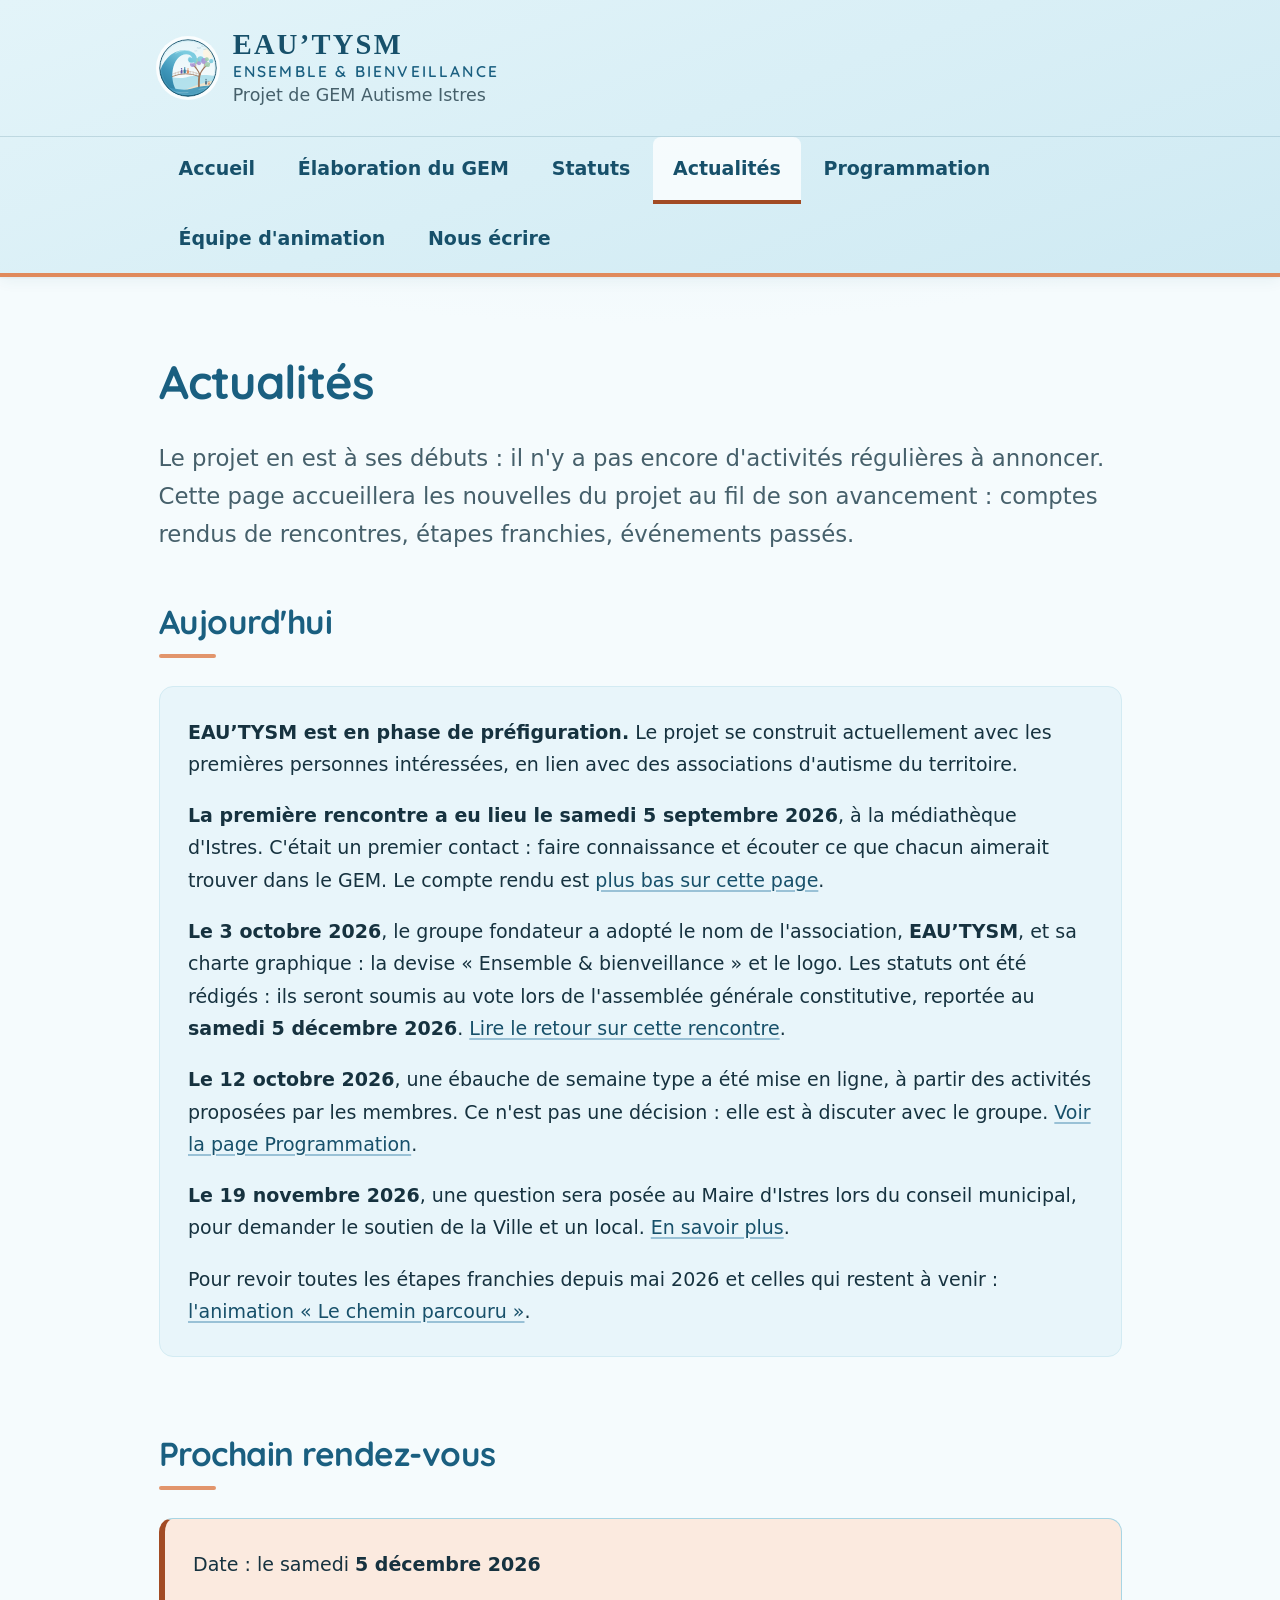
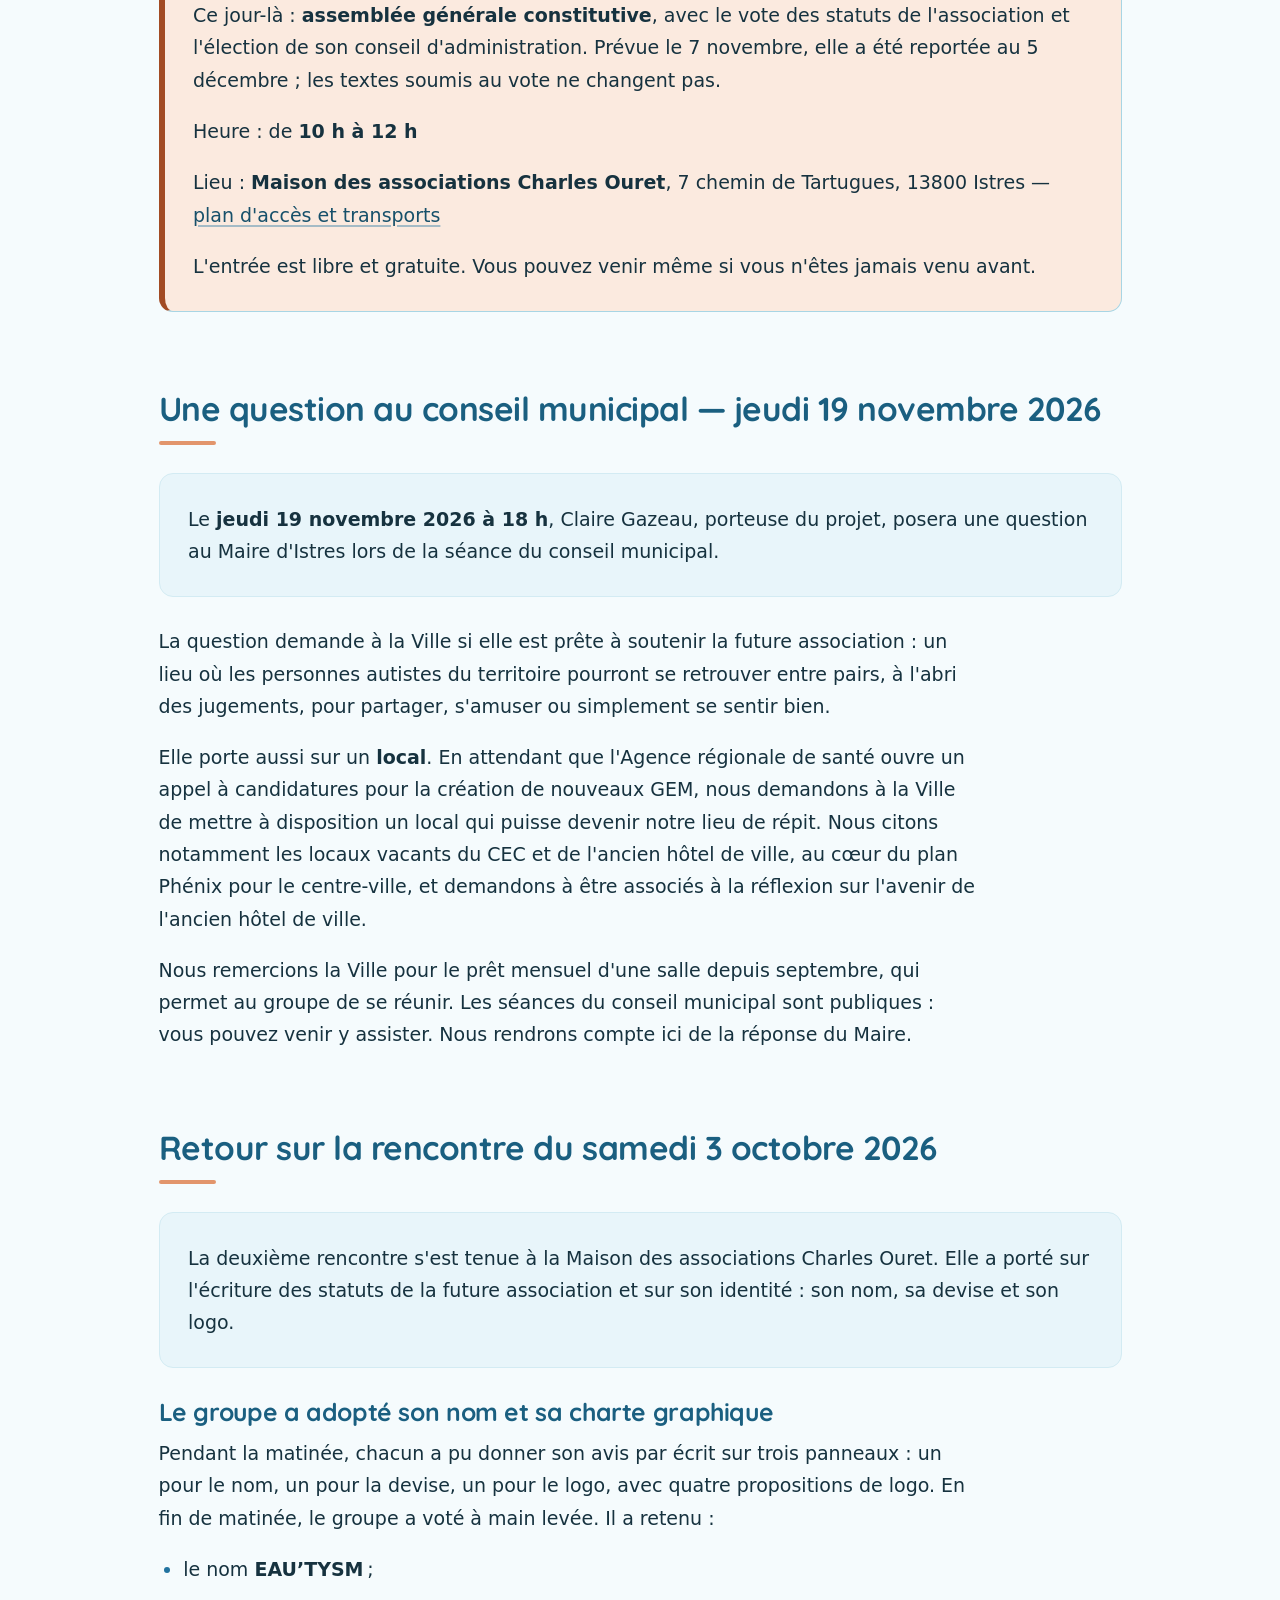
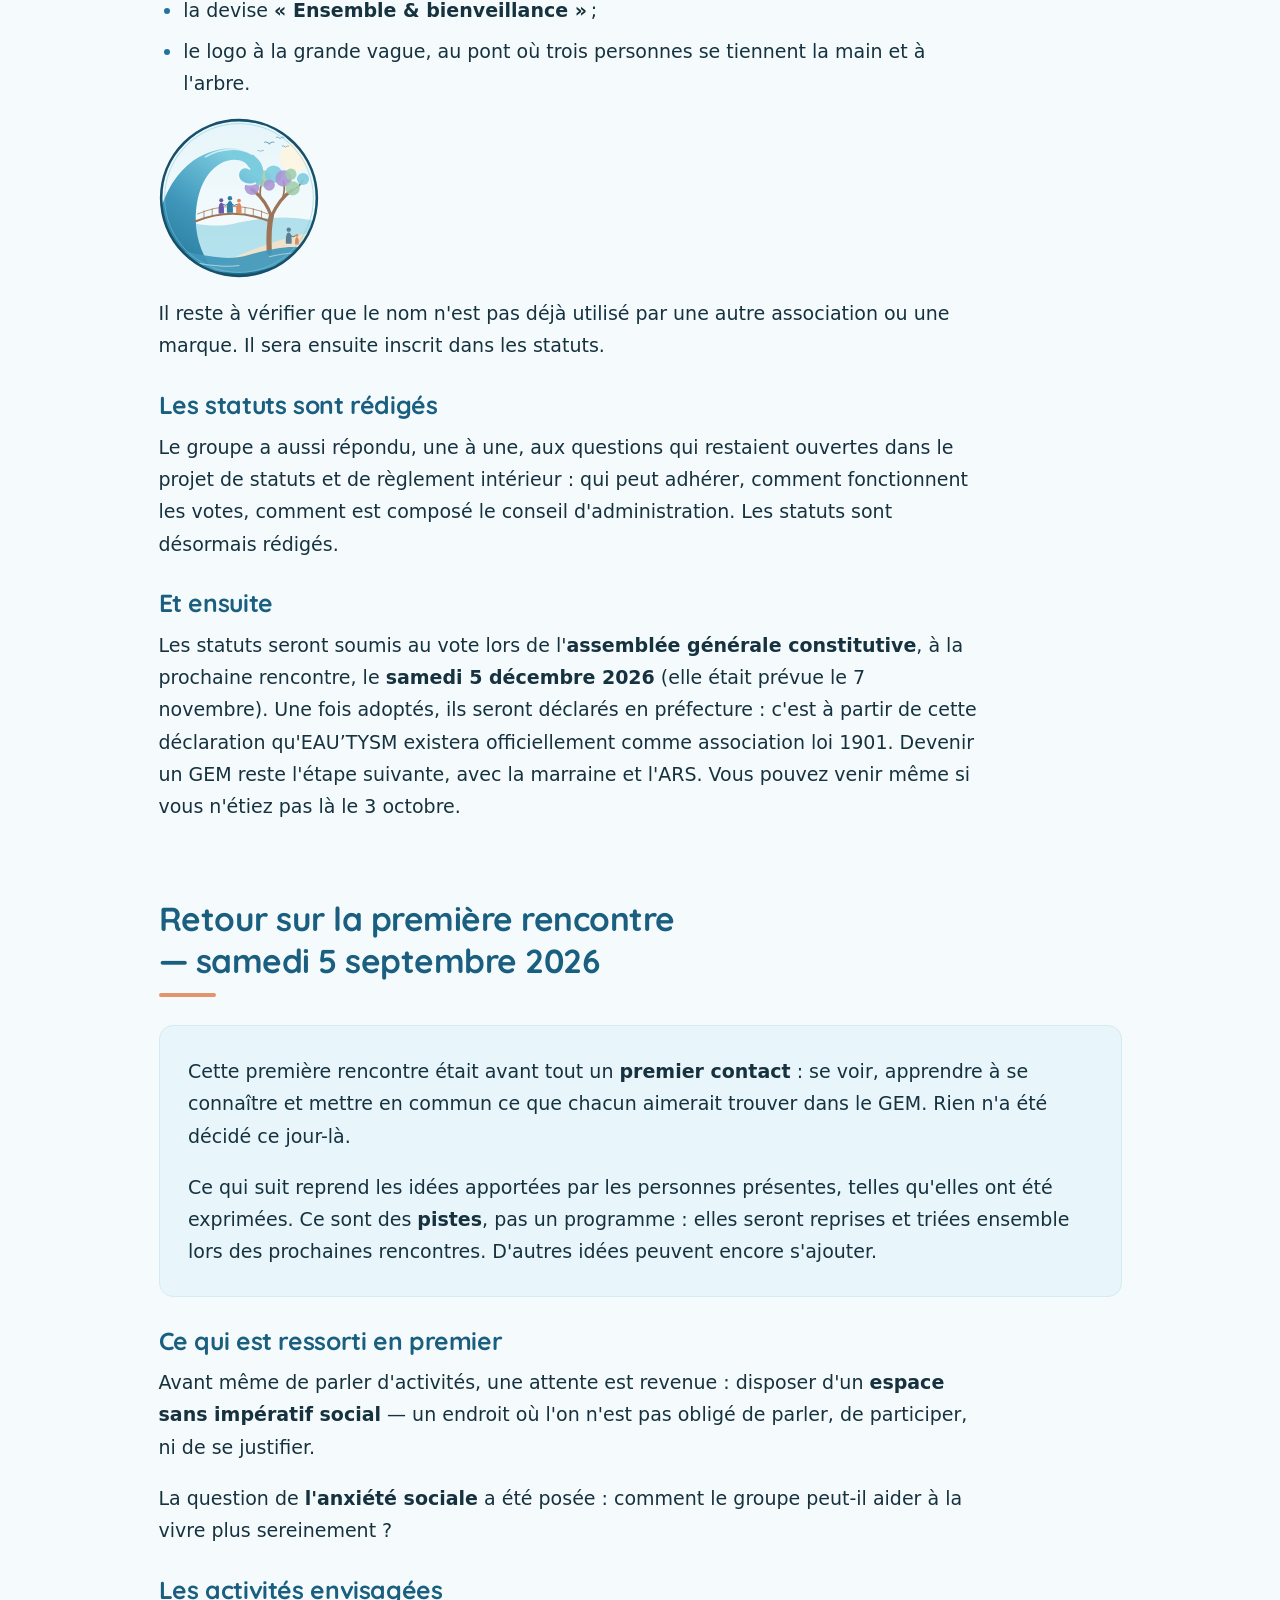
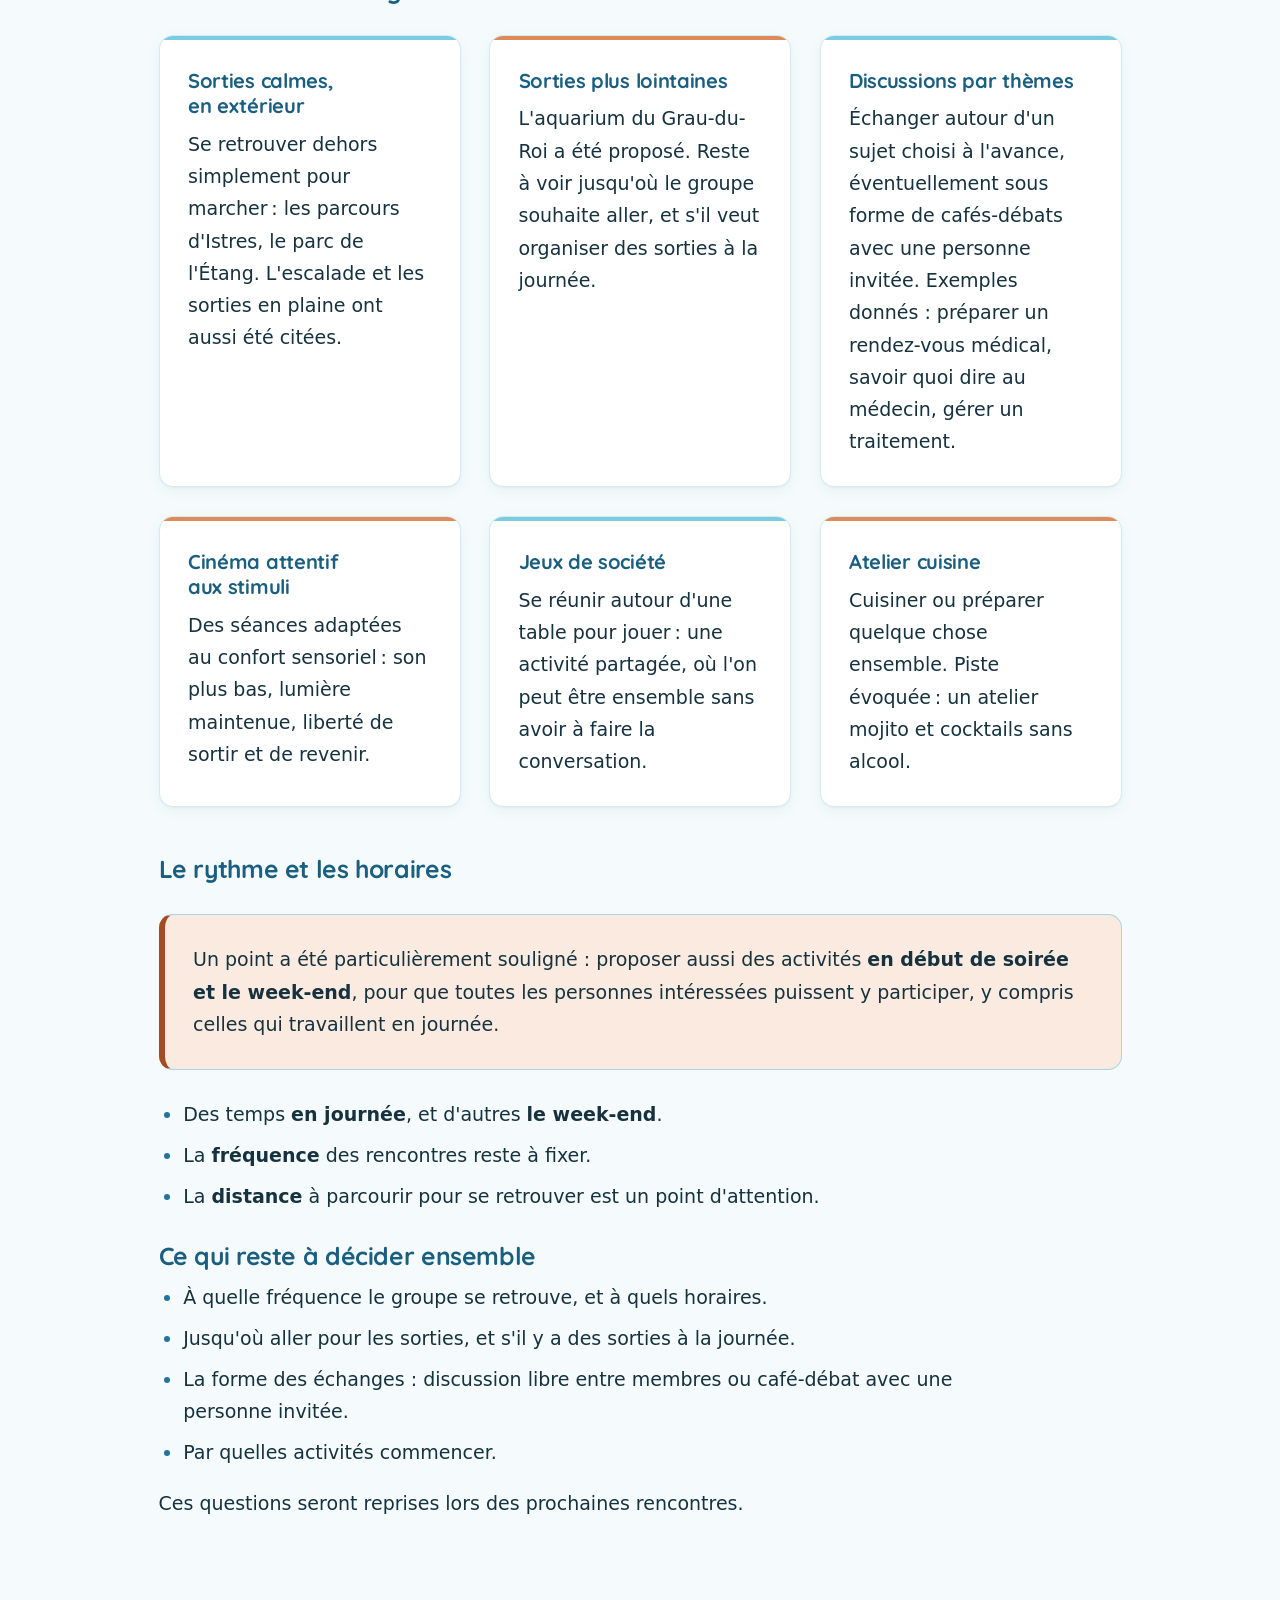
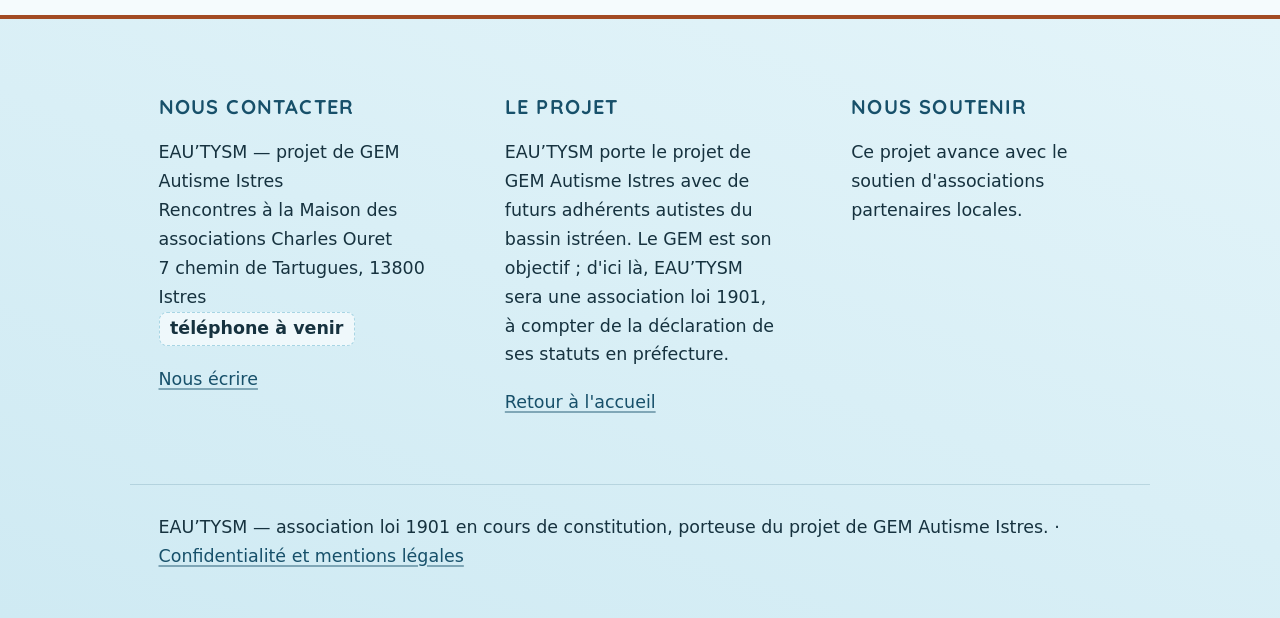
==== commit 039f0042: "Annonce de la question au conseil municipal du 19/11/2026" ====
--- a/actualites.html
+++ b/actualites.html
@@ -77,6 +77,11 @@
             groupe. <a href="programmation.html">Voir la page Programmation</a>.
           </p>
           <p>
+            <strong>Le 19 novembre 2026</strong>, une question sera posée au Maire d'Istres lors du conseil
+            municipal, pour demander le soutien de la Ville et un local.
+            <a href="#conseil-municipal-2026-11-19">En savoir plus</a>.
+          </p>
+          <p>
             Pour revoir toutes les étapes franchies depuis mai 2026 et celles qui restent à venir :
             <a href="chemin.html">l'animation « Le chemin parcouru »</a>.
           </p>
@@ -95,6 +100,33 @@
           13800 Istres — <a href="premiere-rencontre.html#plan-acces">plan d'accès et transports</a></p>
           <p>L'entrée est libre et gratuite. Vous pouvez venir même si vous n'êtes jamais venu avant.</p>
         </div>
+      </section>
+
+      <section aria-labelledby="conseil-municipal-2026-11-19">
+        <h2 id="conseil-municipal-2026-11-19">Une question au conseil municipal — jeudi 19 novembre 2026</h2>
+        <div class="encadre">
+          <p>
+            Le <strong>jeudi 19 novembre 2026 à 18 h</strong>, Claire Gazeau, porteuse du projet, posera
+            une question au Maire d'Istres lors de la séance du conseil municipal.
+          </p>
+        </div>
+        <p>
+          La question demande à la Ville si elle est prête à soutenir la future association : un lieu où les
+          personnes autistes du territoire pourront se retrouver entre pairs, à l'abri des jugements, pour
+          partager, s'amuser ou simplement se sentir bien.
+        </p>
+        <p>
+          Elle porte aussi sur un <strong>local</strong>. En attendant que l'Agence régionale de santé ouvre
+          un appel à candidatures pour la création de nouveaux GEM, nous demandons à la Ville de mettre à
+          disposition un local qui puisse devenir notre lieu de répit. Nous citons notamment les locaux
+          vacants du CEC et de l'ancien hôtel de ville, au cœur du plan Phénix pour le centre-ville, et
+          demandons à être associés à la réflexion sur l'avenir de l'ancien hôtel de ville.
+        </p>
+        <p>
+          Nous remercions la Ville pour le prêt mensuel d'une salle depuis septembre, qui permet au groupe de
+          se réunir. Les séances du conseil municipal sont publiques : vous pouvez venir y assister. Nous
+          rendrons compte ici de la réponse du Maire.
+        </p>
       </section>
 
       <section aria-labelledby="rencontre-2026-10-03">
